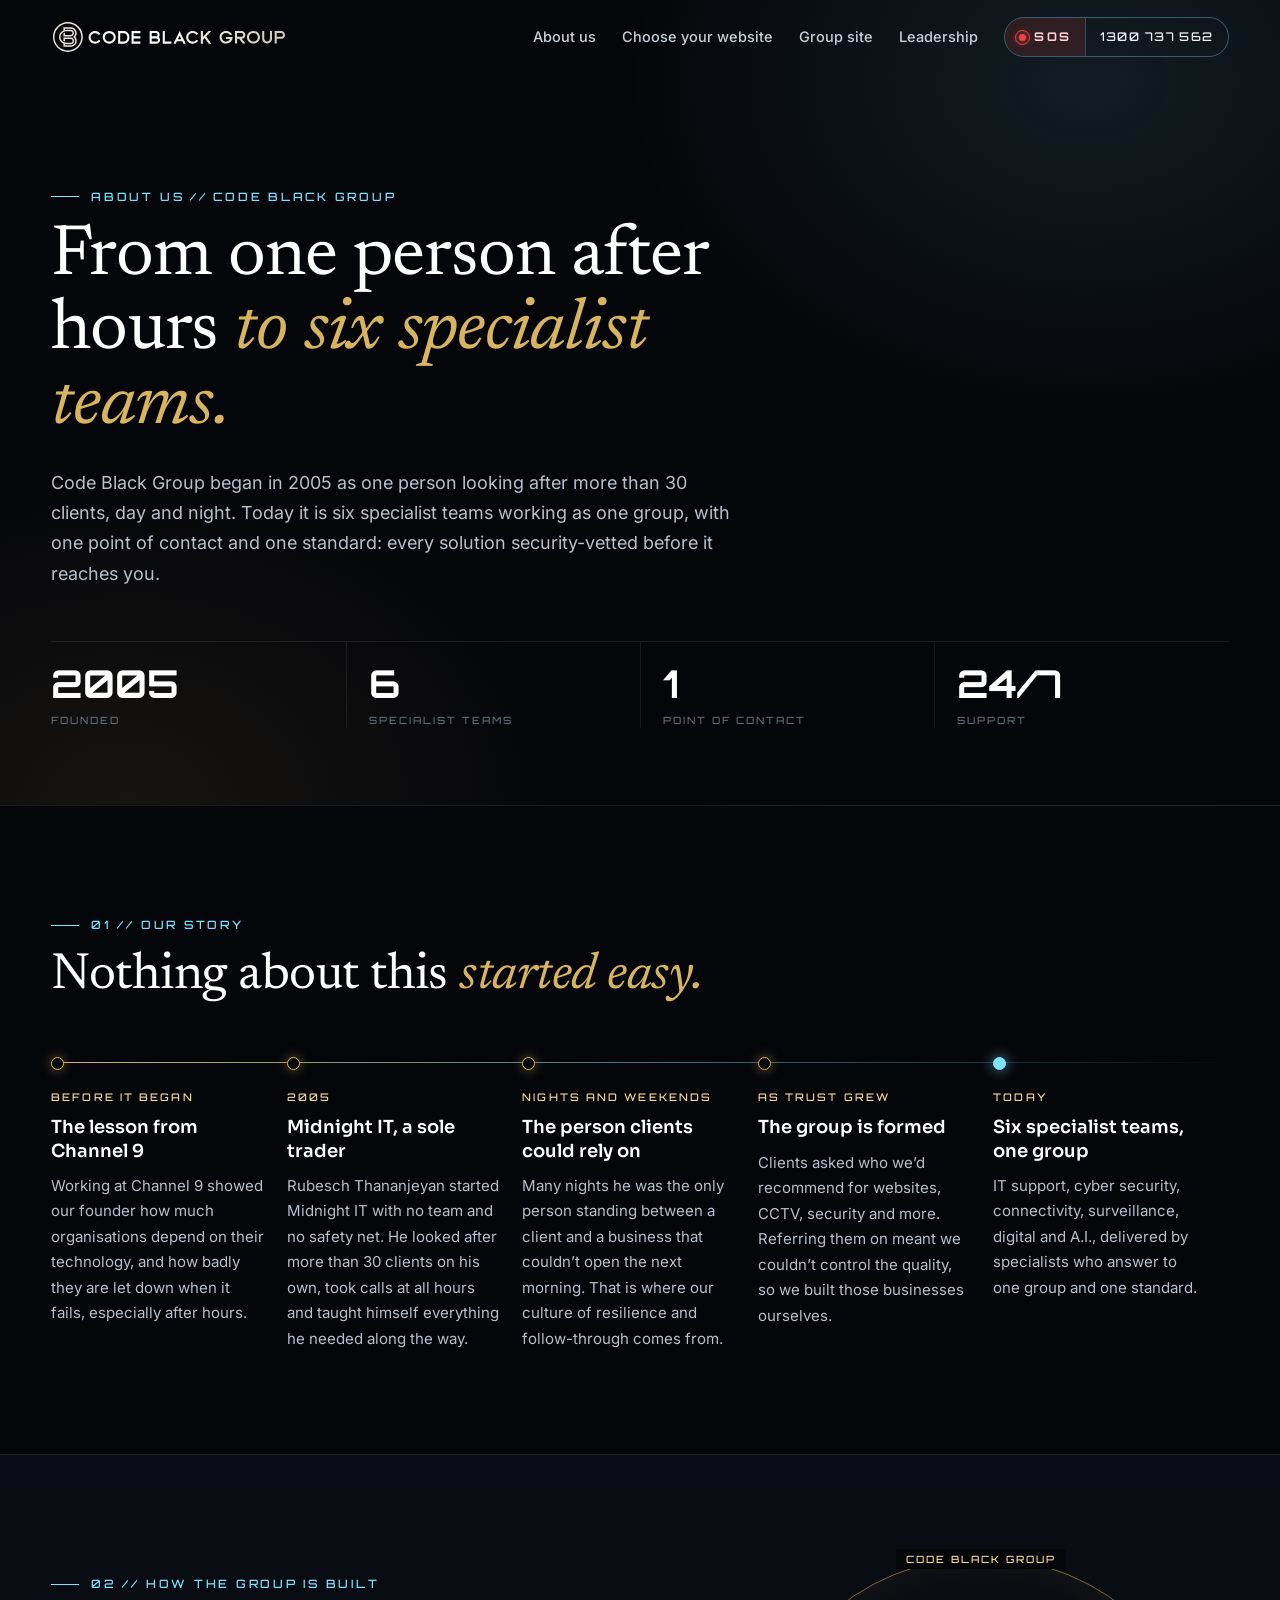
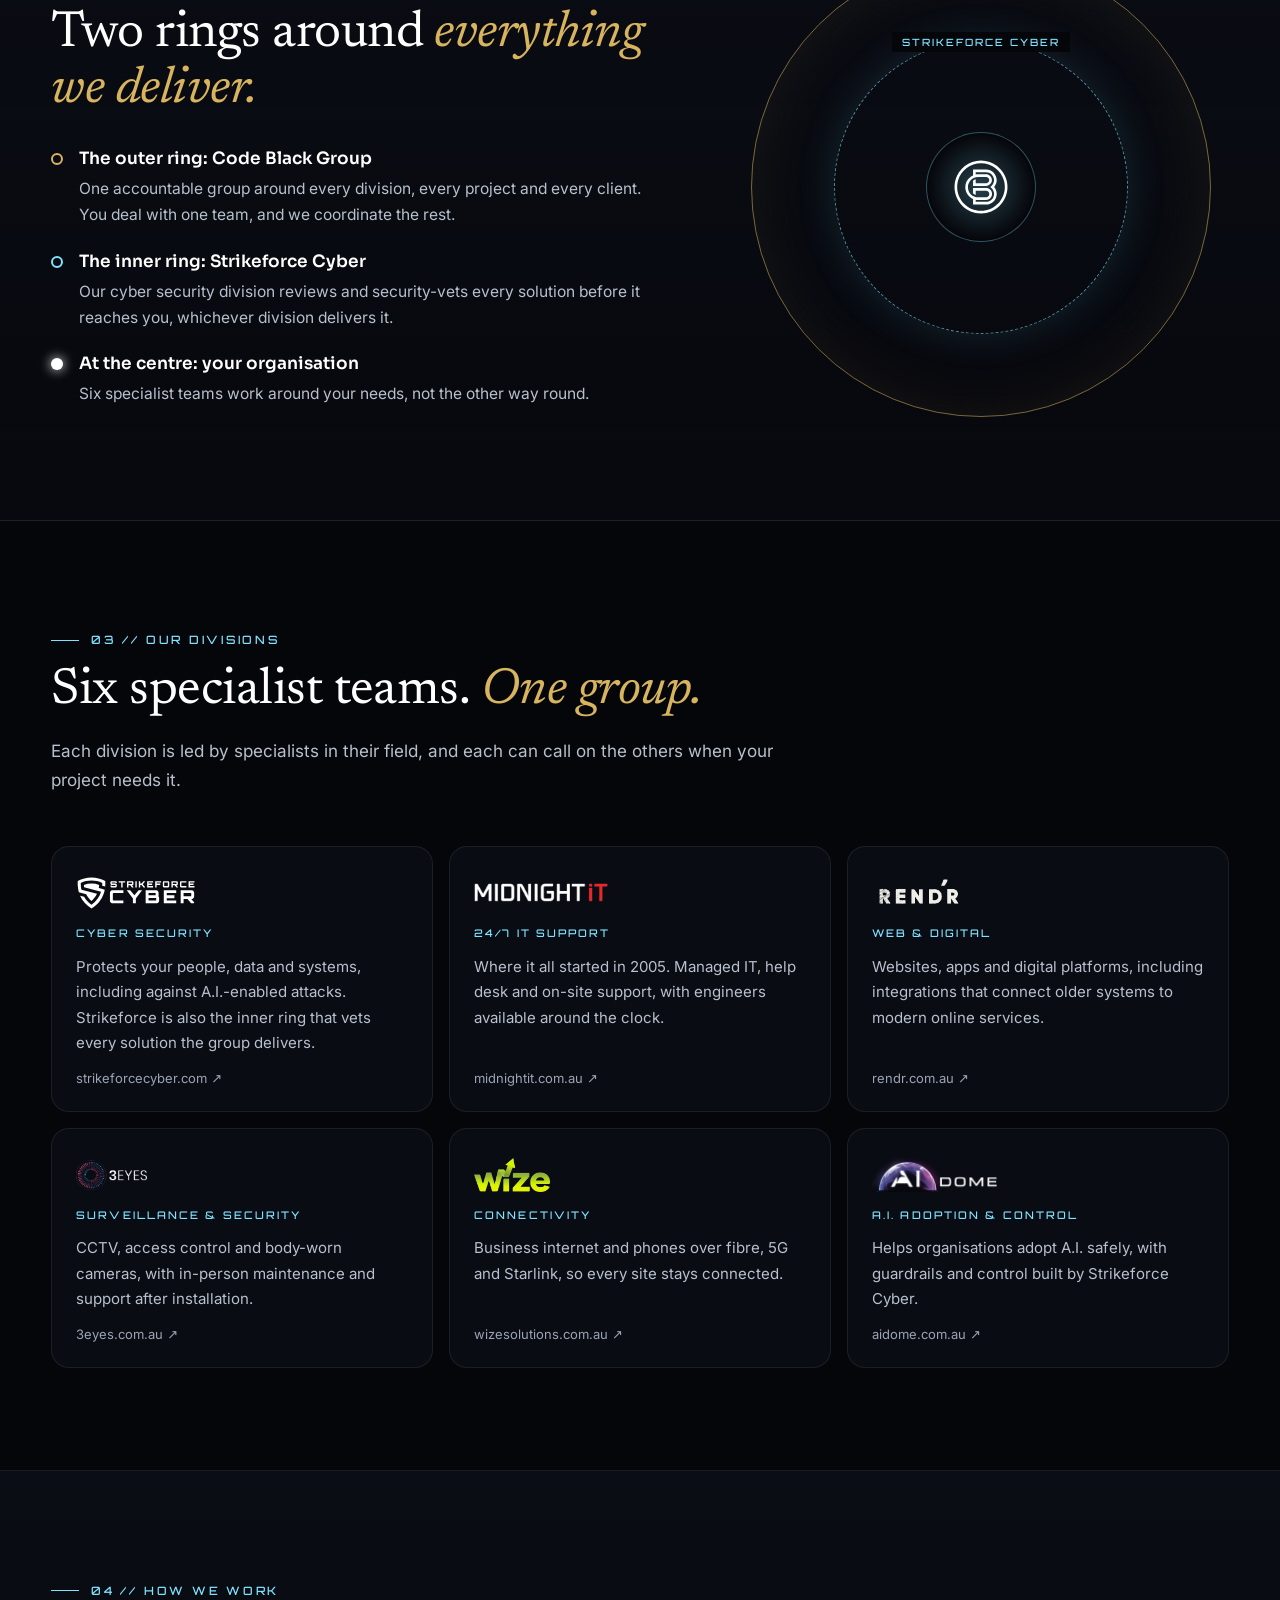
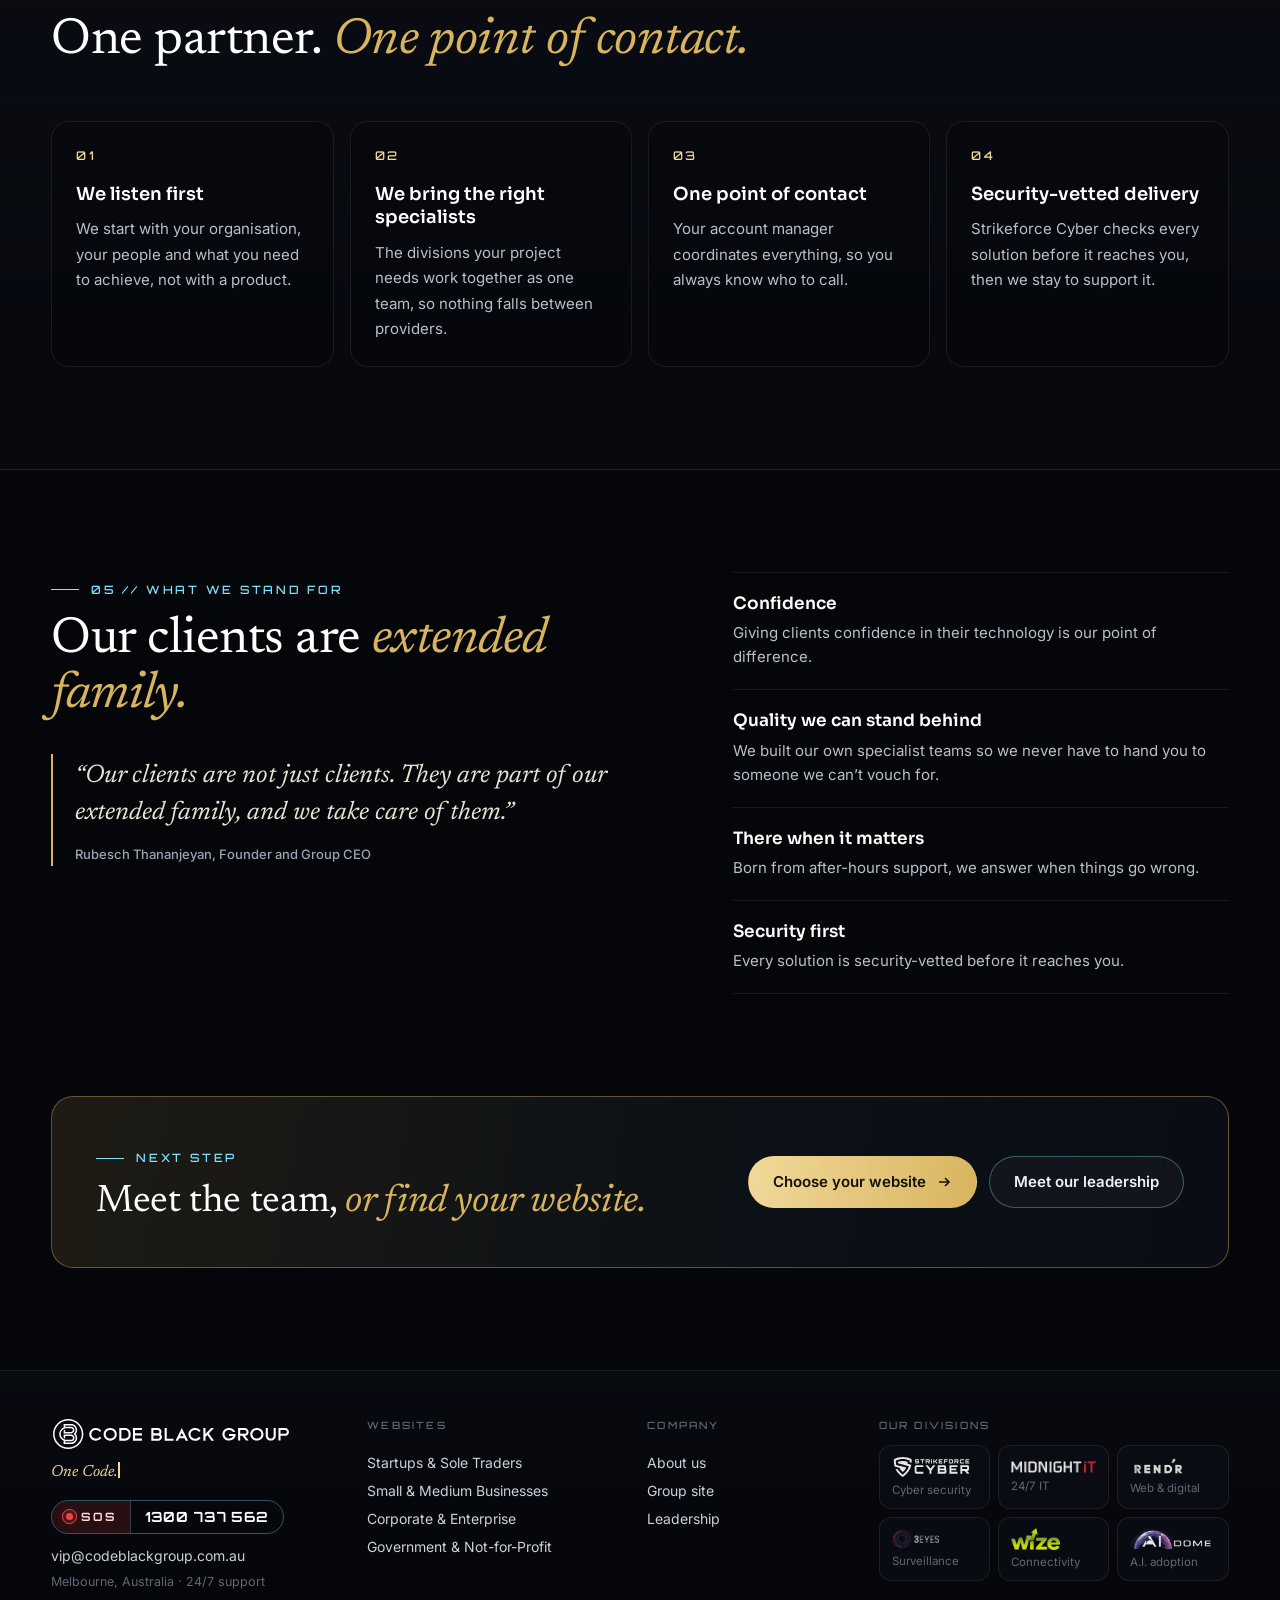
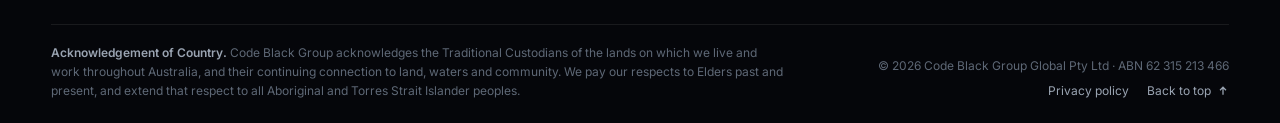
==== about/index.html @ a8a2b6d5 "Mobile: prominent centred 'Tap for sound' when the story plays muted Co-Authored-By: Claude Opus 5.5" ====
<!doctype html>
<html lang="en-AU">
<head>
<meta charset="utf-8">
<meta name="viewport" content="width=device-width, initial-scale=1">
<!-- security:start -->
<meta http-equiv="Content-Security-Policy" content="default-src 'self'; script-src 'self'; style-src 'self' 'unsafe-inline'; font-src 'self' data:; img-src 'self' data: https://codeblackgroup.com.au; media-src 'self'; connect-src 'self' https://golden-shield.onrender.com; worker-src 'self' blob:; frame-src 'none'; object-src 'none'; base-uri 'self'; form-action 'self'; upgrade-insecure-requests">
<meta name="referrer" content="strict-origin-when-cross-origin">
<script src="../assets/guard.js"></script>
<!-- security:end -->
<title>About us | Code Black Group</title>
<meta name="description" content="Code Black Group began in 2005 as one person supporting 30+ clients after hours. Today it is six specialist teams in one group: IT support, cyber security, connectivity, surveillance, digital and A.I.">
<meta name="robots" content="noindex">
<meta name="theme-color" content="#05060A">
<link rel="icon" href="../logos/cbg-mark-white.svg" type="image/svg+xml">
<link rel="preload" as="font" type="font/woff2" href="../assets/fonts/newsreader-latin-400-italic.woff2" crossorigin>
<style>
@font-face{font-family:Orbitron;src:url(../fonts/orbitron-500.woff2) format("woff2");font-weight:500;font-display:swap}
@font-face{font-family:Orbitron;src:url(../fonts/orbitron-700.woff2) format("woff2");font-weight:700;font-display:swap}
@font-face{font-family:Orbitron;src:url(../fonts/orbitron-900.woff2) format("woff2");font-weight:900;font-display:swap}
@font-face{font-family:Newsreader;src:url(../assets/fonts/newsreader-latin-400-italic.woff2) format("woff2");font-style:italic;font-weight:400;font-display:swap}
@font-face{font-family:Newsreader;src:url(../assets/fonts/newsreader-latin-400-normal.woff2) format("woff2");font-weight:400;font-display:swap}
@font-face{font-family:Sora;src:url(../assets/fonts/sora-latin-600-normal.woff2) format("woff2");font-weight:600;font-display:swap}
@font-face{font-family:Inter;src:url(../assets/fonts/inter-latin-400-normal.woff2) format("woff2");font-weight:400;font-display:swap}
@font-face{font-family:Inter;src:url(../assets/fonts/inter-latin-500-normal.woff2) format("woff2");font-weight:500;font-display:swap}
@font-face{font-family:Inter;src:url(../assets/fonts/inter-latin-600-normal.woff2) format("woff2");font-weight:600;font-display:swap}

:root{
  --void:#05060A;--deep:#0A0D14;--panel:rgba(14,18,28,.55);
  --ink:#EEF2F7;--muted:#9AA4B2;--dim:#5E6876;
  --gold:#D8B45F;--gold-hi:#F1D99A;--syn:#7FE3FF;--violet:#A78BFA;
  --line:rgba(127,227,255,.14);--line2:rgba(255,255,255,.08);
  --hud:Orbitron,"Inter",system-ui,sans-serif;--serif:Newsreader,Georgia,serif;--sans:Inter,system-ui,-apple-system,"Segoe UI",sans-serif;
  --gut:clamp(16px,4vw,56px);--max:1280px;
}
*{box-sizing:border-box}
html{scroll-behavior:smooth;-webkit-text-size-adjust:100%}
html,body{overflow-x:clip}
body{margin:0;background:var(--void);color:var(--ink);font:400 16px/1.6 var(--sans);-webkit-font-smoothing:antialiased}
a{color:inherit}
img,svg,canvas{display:block}
.wrap{width:100%;max-width:var(--max);margin:0 auto;padding:0 var(--gut)}
.skip{position:absolute;left:-9999px}.skip:focus{left:16px;top:16px;z-index:100;background:#fff;color:#000;padding:10px 14px;border-radius:8px}
.hudt{font-family:var(--hud);font-weight:500;font-size:11.5px;letter-spacing:.24em;text-transform:uppercase}
:focus-visible{outline:2px solid var(--syn);outline-offset:3px}

/* ---------- header ---------- */
header.top{position:fixed;inset:0 0 auto 0;z-index:40;transition:background .4s ease,border-color .4s ease;border-bottom:1px solid transparent}
header.top.solid{background:rgba(5,6,10,.78);backdrop-filter:blur(14px);-webkit-backdrop-filter:blur(14px);border-color:var(--line2)}
header.top .wrap{display:flex;align-items:center;justify-content:space-between;gap:20px;height:74px}
.logo{display:block;width:176px;height:26px;background:linear-gradient(100deg,#E9E3D3,#fff 40%,#CFC7B4);-webkit-mask:url("../logos/cbg-header-lockup-white.svg") left center/contain no-repeat;mask:url("../logos/cbg-header-lockup-white.svg") left center/contain no-repeat}
header nav{display:flex;align-items:center;gap:26px;font-size:14.5px;font-weight:500}
header nav a{text-decoration:none;color:#C8D0DA}
header nav a:hover{color:#fff}
header nav .call{color:var(--ink);border:1px solid rgba(127,227,255,.35);padding:9px 14px;border-radius:999px;font-family:var(--hud);font-size:12px;letter-spacing:.12em;white-space:nowrap}
@media (max-width:360px){header nav .call{padding:8px 11px;font-size:11px;letter-spacing:.06em}}
header nav .call:hover{border-color:var(--syn);box-shadow:0 0 18px rgba(127,227,255,.25)}
@media (max-width:760px){header nav>a{display:none}.logo{width:150px}}

/* ---------- hero ---------- */
.hero{position:relative;min-height:100vh;min-height:100svh;display:flex;align-items:center;overflow:hidden;isolation:isolate;padding:110px 0 120px}
#field{position:absolute;inset:0;width:100%;height:100%;z-index:-2}
#paths{scroll-margin-top:84px}
.cue-l{position:absolute;left:50%;bottom:28px;transform:translateX(-50%);display:block;width:40px;height:52px}
.cue-l .cue{position:static;margin:0 auto;transform:none;height:44px;width:2px}
.hero .lead b{color:#E9EEF5;font-weight:600}

.ai-v{position:absolute;z-index:3;width:0;display:flex;flex-direction:column;align-items:center;pointer-events:none}
.ai-btn{pointer-events:auto;display:inline-flex;align-items:center;gap:10px;height:42px;padding:0 16px 0 6px;border-radius:999px;border:1px solid rgba(127,227,255,.45);background:rgba(5,8,14,.62);backdrop-filter:blur(8px);-webkit-backdrop-filter:blur(8px);color:#E8F7FF;font-family:var(--hud);font-size:11.5px;letter-spacing:.16em;text-transform:uppercase;cursor:pointer;white-space:nowrap;box-shadow:0 0 0 0 rgba(127,227,255,.35);animation:aiping 2.8s ease-out infinite}
.ai-btn:hover{border-color:rgba(127,227,255,.85)}
.ai-btn .eq{width:30px;height:30px;border-radius:50%;display:flex;align-items:center;justify-content:center;gap:2px;background:linear-gradient(135deg,#7FE3FF,#A78BFA)}
.ai-btn .eq i{display:block;width:3px;height:8px;border-radius:2px;background:#05060A;animation:eqb 1s ease-in-out infinite}
.ai-btn .eq i:nth-child(2){animation-delay:-.3s}.ai-btn .eq i:nth-child(3){animation-delay:-.6s}.ai-btn .eq i:nth-child(4){animation-delay:-.15s}
.ai-v.on .ai-btn{animation:none;border-color:rgba(241,217,154,.7)}
.ai-v.on .ai-btn .eq{background:linear-gradient(135deg,#F1D99A,#D8B45F)}
@keyframes eqb{0%,100%{height:5px}50%{height:15px}}
@keyframes aiping{0%{box-shadow:0 0 0 0 rgba(127,227,255,.35)}70%{box-shadow:0 0 0 14px rgba(127,227,255,0)}100%{box-shadow:0 0 0 0 rgba(127,227,255,0)}}
.ai-cap{position:fixed;left:50%;bottom:calc(22px + env(safe-area-inset-bottom,0px));z-index:60;transform:translate(-50%,8px);width:min(600px,calc(100vw - 32px));pointer-events:none;padding:12px 18px 14px;border-radius:14px;border:1px solid rgba(127,227,255,.25);background:rgba(5,8,14,.72);backdrop-filter:blur(10px);-webkit-backdrop-filter:blur(10px);text-align:left;opacity:0;transform:translateY(6px);transition:opacity .4s,transform .4s}
.ai-v.on .ai-cap{opacity:1;transform:translate(-50%,0)}
.ai-cap .lbl{display:flex;align-items:center;gap:8px;font-family:var(--hud);font-size:10px;letter-spacing:.22em;color:#7FE3FF;margin-bottom:6px}
.ai-cap .lbl i{width:6px;height:6px;border-radius:50%;background:#7FE3FF;box-shadow:0 0 10px #7FE3FF;animation:recdot 1.2s ease-in-out infinite}
.ai-cap p{margin:0;font-size:15.5px;line-height:1.5;color:#E9EEF5;min-height:3em}
.ai-cap p .cur{display:inline-block;width:7px;height:1em;margin-left:2px;vertical-align:-2px;background:#7FE3FF;animation:blink .9s steps(2) infinite}
@keyframes blink{50%{opacity:0}}
@media (max-width:860px){.ai-btn{height:38px;font-size:10.5px}.ai-cap p{font-size:14.5px}}
@media (prefers-reduced-motion:reduce){.ai-btn,.ai-btn .eq i{animation:none}}

.hero::before{content:"";position:absolute;inset:0;z-index:-1;pointer-events:none;
  background:radial-gradient(60% 70% at 15% 50%,rgba(5,6,10,.85),transparent 70%),linear-gradient(180deg,rgba(5,6,10,.3),transparent 25%,transparent 70%,var(--void))}
.hero::after{content:"";position:absolute;inset:0;z-index:-1;pointer-events:none;opacity:.5;
  background:repeating-linear-gradient(0deg,rgba(255,255,255,.025) 0 1px,transparent 1px 3px)}
.scan{position:absolute;left:0;right:0;height:160px;top:-160px;z-index:-1;pointer-events:none;background:linear-gradient(180deg,transparent,rgba(127,227,255,.07) 70%,rgba(127,227,255,.22) 99%,transparent);animation:scan 7s cubic-bezier(.4,0,.6,1) infinite}
@keyframes scan{0%{top:-160px}70%,100%{top:100%}}
.frame{position:absolute;inset:92px var(--gut) 34px;pointer-events:none;z-index:0}
.frame i{position:absolute;width:26px;height:26px;border:1px solid rgba(127,227,255,.5)}
.frame i:nth-child(1){left:0;top:0;border-right:0;border-bottom:0}.frame i:nth-child(2){right:0;top:0;border-left:0;border-bottom:0}
.frame i:nth-child(3){left:0;bottom:0;border-right:0;border-top:0}.frame i:nth-child(4){right:0;bottom:0;border-left:0;border-top:0}
.frame .coord{position:absolute;left:38px;top:-4px;color:var(--dim)}
.frame .coord2{position:absolute;right:38px;top:-4px;color:var(--dim)}
.h-in{position:relative;z-index:1;max-width:760px}
.kick{display:inline-flex;align-items:center;gap:12px;color:var(--syn);margin-bottom:26px}
.kick b{width:8px;height:8px;border-radius:50%;background:var(--syn);box-shadow:0 0 12px var(--syn);animation:blink 1.6s steps(2) infinite}
@keyframes blink{50%{opacity:.25}}
h1{margin:0;font-weight:400}
h1 .l1{display:block;font-family:var(--hud);font-weight:700;font-size:clamp(28px,4.6vw,64px);line-height:1.08;letter-spacing:.02em;text-transform:uppercase;
  background:linear-gradient(100deg,#fff 0%,#DDEBF7 40%,var(--syn) 100%);-webkit-background-clip:text;background-clip:text;color:transparent;text-shadow:0 0 40px rgba(127,227,255,.15)}
h1 .l2{display:block;margin-top:14px;font-family:var(--serif);font-style:italic;font-size:clamp(34px,5.4vw,76px);line-height:1.05;letter-spacing:-.01em;
  background:linear-gradient(100deg,var(--gold-hi),var(--gold) 55%,#B9893A);-webkit-background-clip:text;background-clip:text;color:transparent;padding-right:.08em}
.lead{margin:26px 0 0;max-width:56ch;color:#C2CAD5;font-size:clamp(16px,1.35vw,19px);line-height:1.65}
.acts{display:flex;flex-wrap:wrap;align-items:center;gap:14px 18px;margin-top:34px}
.btn{position:relative;display:inline-flex;align-items:center;gap:10px;height:52px;padding:0 24px;border-radius:999px;text-decoration:none;font-weight:600;font-size:15px;border:1px solid rgba(255,255,255,.2);color:var(--ink);transition:transform .3s ease,box-shadow .3s ease,border-color .3s ease}
.btn:hover{transform:translateY(-2px);border-color:rgba(127,227,255,.6);box-shadow:0 10px 40px -10px rgba(127,227,255,.35)}
.btn.gold{background:linear-gradient(100deg,var(--gold-hi),var(--gold));color:#141008;border-color:transparent}
.btn.gold:hover{box-shadow:0 14px 44px -12px rgba(216,180,95,.65)}
.readout{position:absolute;left:0;right:0;bottom:36px;z-index:1}
.readout .wrap{display:grid;grid-template-columns:repeat(4,minmax(0,1fr));gap:0}
.ro{padding:14px 18px 2px;border-left:1px solid var(--line)}
.ro b{display:block;font-family:var(--hud);font-weight:700;font-size:20px;letter-spacing:.06em;color:var(--ink)}
.ro span{display:block;margin-top:4px;color:var(--muted);font-size:12.5px;line-height:1.4}
.ro b em{font-style:normal;color:var(--syn)}
.cue{position:absolute;left:50%;bottom:-2px;transform:translateX(-50%);width:1px;height:28px;background:linear-gradient(var(--syn),transparent);animation:cue 2s ease-in-out infinite}
@keyframes cue{0%,100%{opacity:.2;transform:translate(-50%,-6px)}50%{opacity:1;transform:translate(-50%,0)}}
@media (max-width:860px){
  .hero{align-items:stretch;flex-direction:column;padding-top:330px;padding-bottom:110px}
  .readout{position:relative;left:auto;right:auto;bottom:auto;margin-top:48px;width:100%}
  .hero::before{background:linear-gradient(180deg,transparent 0,transparent 290px,rgba(5,6,10,.55) 340px,rgba(5,6,10,.65) 60%,var(--void))}
  .readout .wrap{grid-template-columns:repeat(2,minmax(0,1fr));row-gap:10px}
  .ro b{font-size:17px}.ro{padding:10px 12px 0}
  .frame{display:none}
}

/* ---------- sections ---------- */
.sec{position:relative;padding:clamp(64px,7.5vw,108px) 0}
.sec-h{display:grid;grid-template-columns:minmax(0,1fr) minmax(0,.9fr);gap:28px 64px;align-items:end;margin-bottom:48px}
.sec-h .hudt{display:inline-flex;gap:12px;align-items:center;color:var(--syn)}
.sec-h .hudt::before{content:"";width:28px;height:1px;background:var(--syn)}
h2{margin:18px 0 0;font-family:var(--serif);font-weight:400;font-size:clamp(34px,4.4vw,60px);line-height:1.06;letter-spacing:-.015em}
h2 em{font-style:italic;color:var(--gold)}
.sec-h p{margin:0;color:var(--muted);font-size:17px;max-width:52ch}
@media (max-width:860px){.sec-h{grid-template-columns:1fr}}

/* ---------- paths ---------- */
@keyframes up{to{opacity:1;translate:0 0}}
@keyframes rec{0%,100%{opacity:1}50%{opacity:.35}}
@keyframes recdot{0%,100%{opacity:1;box-shadow:0 0 12px rgba(255,59,48,.95)}50%{opacity:.15;box-shadow:0 0 0 rgba(255,59,48,0)}}
.paths{display:grid;grid-template-columns:repeat(4,minmax(0,1fr));gap:16px}
.door{--tint:216,180,95;position:relative;display:block;aspect-ratio:3/4;border-radius:20px;overflow:hidden;isolation:isolate;text-decoration:none;color:#fff;border:1px solid rgba(255,255,255,.08);box-shadow:0 24px 60px -34px rgba(0,0,0,.9);transition:transform .5s cubic-bezier(.2,.8,.2,1),border-color .4s ease,box-shadow .5s ease;opacity:0;translate:0 24px;animation:up .9s cubic-bezier(.2,.8,.2,1) forwards}
.door:nth-child(2){animation-delay:.08s}.door:nth-child(3){animation-delay:.16s}.door:nth-child(4){animation-delay:.24s}
.door.t-start{--tint:238,150,140}.door.t-smb{--tint:120,210,240}.door.t-corp{--tint:222,186,104}.door.t-gov{--tint:110,207,190}
.door img{position:absolute;inset:0;width:100%;height:100%;object-fit:cover;object-position:50% 22%;z-index:-2;filter:saturate(.85) brightness(.88);transition:transform 1.2s cubic-bezier(.2,.8,.2,1),filter .6s ease}
.door::before{content:"";position:absolute;inset:0;z-index:-1;background:linear-gradient(180deg,rgba(5,6,10,.15) 0,rgba(5,6,10,0) 22%,rgba(5,6,10,.5) 52%,rgba(5,6,10,.94) 100%)}
.door::after{content:"";position:absolute;left:0;right:0;top:0;height:3px;background:rgb(var(--tint));transform:scaleX(.2);transform-origin:left;transition:transform .6s cubic-bezier(.2,.8,.2,1)}
.door .num{position:absolute;left:20px;top:20px;font-size:12px;letter-spacing:.22em;color:rgb(var(--tint));text-shadow:0 1px 8px rgba(0,0,0,.6)}
.door .live{position:absolute;right:14px;top:14px;display:flex;align-items:center;gap:7px;padding:6px 10px;border-radius:999px;background:rgba(5,6,10,.55);border:1px solid rgba(52,211,153,.35);backdrop-filter:blur(6px);-webkit-backdrop-filter:blur(6px);font-size:10px;letter-spacing:.18em;color:#A7F3D0;animation:rec 2.4s ease-in-out infinite}
.door .live::before{content:"";width:7px;height:7px;border-radius:50%;background:#34D399;box-shadow:0 0 10px rgba(52,211,153,.9);animation:livedot 2.4s ease-in-out infinite}
@keyframes livedot{0%,100%{opacity:1;box-shadow:0 0 12px rgba(52,211,153,.95)}50%{opacity:.25;box-shadow:0 0 0 rgba(52,211,153,0)}}
.door:nth-child(2) .live,.door:nth-child(2) .live::before{animation-delay:-.6s}
.door:nth-child(3) .live,.door:nth-child(3) .live::before{animation-delay:-1.2s}
.door:nth-child(4) .live,.door:nth-child(4) .live::before{animation-delay:-1.8s}
.door .tx{position:absolute;left:0;right:0;bottom:0;padding:22px}
.door h3{margin:0 0 8px;font-family:Sora,var(--sans);font-weight:600;font-size:23px;line-height:1.18;letter-spacing:-.015em;color:#fff}
.door p{margin:0 0 18px;color:#CCD5DF;font-size:14.5px;line-height:1.5}
.door .cta{display:inline-flex;align-items:center;gap:10px;height:42px;padding:0 16px 0 18px;border-radius:999px;background:rgba(255,255,255,.1);border:1px solid rgba(255,255,255,.24);backdrop-filter:blur(8px);-webkit-backdrop-filter:blur(8px);font:600 14px var(--sans);color:#fff;transition:background .35s ease,color .35s ease,border-color .35s ease}
.door .cta svg{transition:transform .35s ease}
.door:hover,.door:focus-visible{border-color:rgba(var(--tint),.65);box-shadow:0 34px 80px -34px rgba(var(--tint),.55)}
.door:hover::after,.door:focus-visible::after{transform:scaleX(1)}
.door:hover img,.door:focus-visible img{transform:scale(1.06);filter:saturate(1) brightness(.98)}
.door:hover .cta,.door:focus-visible .cta{background:rgb(var(--tint));border-color:rgb(var(--tint));color:#0A0B0F}
.door:hover .cta svg,.door:focus-visible .cta svg{transform:translateX(3px)}
.door:focus-visible{outline:2px solid rgb(var(--tint));outline-offset:3px}
@media (max-width:1100px){.paths{grid-template-columns:repeat(2,minmax(0,1fr))}.door{aspect-ratio:4/3.6}}
@media (max-width:600px){.paths{grid-template-columns:1fr;gap:14px}.door{aspect-ratio:4/3.3}.door h3{font-size:21px}.door p{margin-bottom:14px;font-size:14px}.door .tx{padding:18px}.door .cta{height:38px;font-size:13.5px}}


/* ---------- evolution timeline ---------- */
.evo{position:relative;display:grid;grid-template-columns:repeat(6,minmax(0,1fr));gap:0;margin-top:8px}
.evo::before{content:"";position:absolute;left:0;right:0;top:27px;height:1px;background:linear-gradient(90deg,rgba(216,180,95,.6),rgba(127,227,255,.6) 70%,rgba(167,139,250,.9))}
.evo::after{content:"";position:absolute;left:0;top:26px;width:90px;height:3px;border-radius:3px;background:linear-gradient(90deg,transparent,var(--syn));filter:drop-shadow(0 0 8px var(--syn));animation:travel 6s linear infinite}
@keyframes travel{from{left:0}to{left:calc(100% - 90px)}}
.ev{position:relative;padding:0 18px 0 0}
.ev .dot{position:relative;z-index:1;width:56px;height:56px;border-radius:50%;display:grid;place-items:center;background:var(--void);border:1px solid rgba(216,180,95,.55);font-family:var(--hud);font-size:11px;font-weight:700;letter-spacing:.06em;color:var(--gold-hi)}
.ev.now .dot{border-color:var(--syn);color:var(--syn);box-shadow:0 0 24px rgba(127,227,255,.35)}
.ev.next .dot{border:1px dashed var(--violet);color:#CDBEFF;box-shadow:0 0 30px rgba(167,139,250,.35);animation:breathe2 3s ease-in-out infinite}
@keyframes breathe2{50%{box-shadow:0 0 44px rgba(167,139,250,.6)}}
.ev .when{display:block;margin:18px 0 6px;color:var(--muted)}
.ev.now .when{color:var(--syn)}.ev.next .when{color:#CDBEFF}
.ev h3{margin:0 0 8px;font-family:var(--serif);font-weight:400;font-size:22px;line-height:1.2}
.ev p{margin:0;color:#AEB7C3;font-size:14.5px;line-height:1.55}
.ev .who{display:block;margin-top:10px;color:var(--gold);font-size:13px}
.ev.now .who{color:var(--syn)}.ev.next .who{color:#CDBEFF}
@media (max-width:1000px){
  .evo{grid-template-columns:1fr;gap:0}
  .evo::before{left:27px;right:auto;top:0;bottom:0;width:1px;height:auto;background:linear-gradient(180deg,rgba(216,180,95,.6),rgba(127,227,255,.6) 70%,rgba(167,139,250,.9))}
  .evo::after{display:none}
  .ev{display:grid;grid-template-columns:56px 1fr;column-gap:18px;padding:0 0 26px}
  .ev .dot{grid-row:1/5}.ev .when{margin-top:4px}
}

/* ---------- constellation ---------- */
.cst{display:grid;grid-template-columns:minmax(0,.85fr) minmax(0,1.15fr);gap:clamp(32px,5vw,80px);align-items:center}
.cst-copy p{color:#B7C0CC;font-size:17px;max-width:46ch}
.rings{list-style:none;margin:28px 0 0;padding:0;display:grid;gap:14px}
.rings li{display:grid;grid-template-columns:44px 1fr;gap:14px;align-items:start;padding:16px 0;border-top:1px solid var(--line2)}
.rings .ic{width:44px;height:44px;border-radius:50%;display:grid;place-items:center;border:1px solid rgba(216,180,95,.45)}
.rings .ic.s{border-color:rgba(127,227,255,.55)}
.rings b{display:block;font-size:16px}
.rings span{display:block;color:var(--muted);font-size:14.5px;margin-top:2px}
.orb{position:relative;width:100%;max-width:640px;aspect-ratio:1;margin:0 auto}
.orb svg.lines{position:absolute;inset:0;width:100%;height:100%;overflow:visible}
.orb .ring-o{fill:none;stroke:rgba(216,180,95,.35);stroke-width:1}
.orb .ring-s{fill:none;stroke:rgba(127,227,255,.55);stroke-width:1.2;stroke-dasharray:3 7;transform-origin:50% 50%;animation:spin 40s linear infinite}
.orb .ring-s2{fill:none;stroke:rgba(127,227,255,.18);stroke-width:10}
.orb .ln{stroke:rgba(127,227,255,.22);stroke-width:1}
.orb .pulse{stroke:var(--syn);stroke-width:2;stroke-linecap:round;stroke-dasharray:6 400;animation:flow 3.2s linear infinite}
@keyframes flow{from{stroke-dashoffset:406}to{stroke-dashoffset:0}}
@keyframes spin{to{transform:rotate(360deg)}}
.orb .ring-lbl{font-family:var(--hud);font-size:9.5px;letter-spacing:3px;fill:rgba(127,227,255,.8)}
.orb .ring-lbl2{font-family:var(--hud);font-size:9.5px;letter-spacing:3px;fill:rgba(216,180,95,.75)}
.core{position:absolute;left:50%;top:50%;width:26%;aspect-ratio:1;transform:translate(-50%,-50%);border-radius:50%;display:grid;place-items:center;
  background:radial-gradient(circle at 50% 40%,rgba(127,227,255,.22),rgba(10,13,20,.95) 62%);box-shadow:0 0 0 1px rgba(127,227,255,.35),0 0 60px rgba(127,227,255,.25),inset 0 0 40px rgba(127,227,255,.15)}
.core::after{content:"";position:absolute;inset:-14%;border-radius:50%;border:1px solid rgba(127,227,255,.25);animation:breathe 3.6s ease-in-out infinite}
@keyframes breathe{0%,100%{transform:scale(.92);opacity:.2}50%{transform:scale(1.05);opacity:.8}}
.core img{width:46%;height:auto;filter:drop-shadow(0 0 12px rgba(255,255,255,.35))}
.node{position:absolute;transform:translate(-50%,-50%);display:flex;flex-direction:column;align-items:center;gap:8px;text-decoration:none;color:var(--ink);width:150px}
.node .chip{display:grid;place-items:center;height:56px;min-width:56px;padding:0 16px;border-radius:999px;background:rgba(10,13,20,.88);border:1px solid rgba(216,180,95,.35);box-shadow:0 10px 30px -10px rgba(0,0,0,.8);transition:border-color .3s ease,box-shadow .3s ease,transform .3s ease}
.node.sf .chip{border-color:rgba(127,227,255,.6)}
.node:hover .chip,.node:focus-visible .chip{border-color:var(--syn);box-shadow:0 0 30px rgba(127,227,255,.35);transform:translateY(-2px)}
.node img{height:24px;width:auto;max-width:118px;object-fit:contain}
.node img.tall{height:30px}
.node small{font-size:12px;color:var(--muted);text-align:center;line-height:1.3}
@media (max-width:980px){.cst{grid-template-columns:1fr}.orb{max-width:560px}}
@media (max-width:560px){.orb{max-width:min(320px,82vw)}.node{width:96px}.node .chip{height:42px;padding:0 10px}.node img{height:17px;max-width:82px}.node img.tall{height:22px}.node small{display:none}.orb .ring-lbl,.orb .ring-lbl2{font-size:12px}}

/* ---------- intelligence band ---------- */
.band{display:grid;grid-template-columns:repeat(3,minmax(0,1fr));gap:18px}
.card{position:relative;padding:30px 26px 26px;border-radius:18px;background:var(--panel);border:1px solid var(--line);overflow:hidden}
.card::before{content:"";position:absolute;left:0;top:0;width:100%;height:1px;background:linear-gradient(90deg,transparent,var(--syn),transparent);opacity:.6}
.card .n{color:var(--syn)}
.card h3{margin:14px 0 10px;font-family:var(--serif);font-weight:400;font-size:26px;line-height:1.15}
.card p{margin:0;color:#AEB7C3;font-size:15px}
.card .by{display:block;margin-top:16px;color:var(--gold);font-size:13.5px}
@media (max-width:900px){.band{grid-template-columns:1fr}}

/* ---------- help + footer ---------- */
.help{display:flex;flex-wrap:wrap;align-items:center;justify-content:space-between;gap:20px 32px;padding:30px 34px;border-radius:20px;border:1px solid rgba(216,180,95,.3);background:linear-gradient(100deg,rgba(216,180,95,.08),rgba(127,227,255,.05))}
.help p{margin:0;font-family:var(--serif);font-size:clamp(22px,2.4vw,30px);line-height:1.25}
.help p i{color:var(--gold)}
.help .acts{margin:0}
footer{padding:64px 0 40px;border-top:1px solid var(--line2);margin-top:clamp(40px,5vw,72px)}
.f-top{display:grid;grid-template-columns:minmax(0,1fr) minmax(0,1.6fr);gap:40px;align-items:start}
.f-logo{width:250px;height:auto}
.f-top em{display:block;margin-top:16px;font-family:var(--serif);font-size:20px;color:var(--gold)}
.f-top .hudt{color:var(--dim);display:block;margin-bottom:16px}
.divs{display:grid;grid-template-columns:repeat(3,minmax(0,1fr));gap:10px}
.divs a{display:flex;flex-direction:column;align-items:center;justify-content:flex-start;gap:12px;min-height:118px;padding:18px 14px 16px;text-align:center;text-decoration:none;border-radius:14px;border:1px solid var(--line2);background:rgba(255,255,255,.02);transition:border-color .3s ease,background .3s ease}
.divs a:hover{border-color:rgba(127,227,255,.45);background:rgba(127,227,255,.04)}
.divs img{max-height:26px;max-width:70%;width:auto;opacity:.92;transition:opacity .3s}
.divs img.tall{max-height:34px}
.divs a:hover img{opacity:1}
.divs .lg{height:40px;display:flex;align-items:center;justify-content:center;width:100%}
.divs a span{font-size:13px;line-height:1.45;color:#AEB7C3}
.divs a:hover span{color:#E8EEF5}
.divs img.mit{max-height:20px}.divs img.eyes{max-height:40px}
.node img.eyes{height:36px}
.f-bot{display:flex;flex-wrap:wrap;justify-content:space-between;gap:12px;margin-top:44px;color:var(--dim);font-size:13px}
.f-bot a{color:var(--muted);text-decoration:none}
@media (max-width:800px){.f-top{grid-template-columns:1fr}.divs{grid-template-columns:repeat(2,minmax(0,1fr))}}

/* ---------- opening logo reveal (once per visit) ---------- */
#intro{position:fixed;inset:0;z-index:300;background:#000;display:flex;align-items:center;justify-content:center;flex-direction:column;gap:20px;cursor:pointer;transition:opacity .7s ease}
#intro[hidden]{display:none}
#intro.out{opacity:0;pointer-events:none}
#intro video{position:absolute;inset:0;width:100%;height:100%;object-fit:cover;background:#000}
@media (orientation:portrait){#intro video{object-fit:contain}}
#intro .fb{display:none;flex-direction:column;align-items:center;gap:18px;text-align:center}
#intro.fallback video{display:none}
#intro.fallback .fb{display:flex;animation:fbIn 1.4s cubic-bezier(.2,.8,.2,1) both}
#intro .fb img{width:130px;height:130px;filter:drop-shadow(0 0 24px rgba(255,255,255,.25))}
#intro .fb b{font-family:var(--hud);font-weight:500;font-size:clamp(20px,3vw,30px);letter-spacing:.18em;color:#fff}
#intro .fb em{font-family:var(--serif);font-size:18px;color:var(--gold)}
@keyframes fbIn{from{opacity:0;transform:scale(.94);filter:blur(6px)}to{opacity:1;transform:none;filter:none}}
#intro .skip{position:absolute;z-index:2;left:auto;top:auto;right:max(20px,env(safe-area-inset-right,0px));bottom:calc(20px + env(safe-area-inset-bottom,0px));background:rgba(0,0,0,.4);border:1px solid rgba(216,180,95,.45);color:#C8D0DA;font-family:var(--hud);font-size:11px;letter-spacing:.14em;padding:9px 14px;border-radius:999px;cursor:pointer}
#intro .skip:hover{color:#fff;border-color:var(--gold)}

/* reveal */
.rv{opacity:0;transform:translateY(22px);transition:opacity .9s cubic-bezier(.2,.8,.2,1),transform .9s cubic-bezier(.2,.8,.2,1)}
.rv.in{opacity:1;transform:none}
@media (prefers-reduced-motion:reduce){*,*::before,*::after{animation:none!important;transition:none!important}.rv,.door{opacity:1;transform:none;translate:none}}
</style>
<link rel="stylesheet" href="../assets/scam-help.css?v=6">
<link rel="stylesheet" href="../assets/home.css?v=39">
<link rel="stylesheet" href="../assets/about.css?v=1">
</head>
<body class="about">
<header class="top" id="top">
  <div class="wrap">
    <a class="logo" href="../business/" aria-label="Code Black Group, group site"></a>
    <nav aria-label="Main">
      <a href=".././" aria-current="page">About us</a>
      <a href="../#paths">Choose your website</a>
      <a href="../business/">Group site</a>
      <a href="../corporate/#leadership">Leadership</a>
      <span class="hotline"><a class="sos" href="#scam-help" data-scam-help aria-label="SOS: been scammed? Get help now with Golden Shield" title="Been scammed? Get help now"><i aria-hidden="true"></i>SOS</a><a class="call" href="tel:1300737562" aria-label="Call 1300 737 562"><svg class="ph" width="16" height="16" viewBox="0 0 24 24" aria-hidden="true"><path d="M6.6 3.5h3l1.5 4-2 1.3a11 11 0 0 0 6.1 6.1l1.3-2 4 1.5v3a2 2 0 0 1-2.2 2A16.5 16.5 0 0 1 4.6 5.7a2 2 0 0 1 2-2.2z" fill="none" stroke="currentColor" stroke-width="1.6" stroke-linejoin="round"/></svg><span class="num">1300 737 562</span></a></span>
      <button class="mnav-btn" type="button" aria-expanded="false" aria-controls="mnav" aria-label="Open menu"><i></i><i></i><i></i></button>
    </nav>
  </div>
  <nav class="mnav" id="mnav" aria-label="Menu" hidden>
    <a href=".././" aria-current="page"><span class="hudt">01</span>About us</a>
    <a href="../#paths"><span class="hudt">02</span>Choose your website</a>
    <a href="../business/"><span class="hudt">03</span>Group site</a>
    <a href="../corporate/#leadership"><span class="hudt">04</span>Leadership</a>
    <a class="m-call" href="tel:1300737562"><span class="hudt">Call</span>1300 737 562</a>
    <a class="m-sos" href="#scam-help" data-scam-help><i aria-hidden="true"></i>SOS: been scammed? Get help now</a>
  </nav>
</header>

<main class="ab">
  <section class="ab-hero">
    <div class="wrap">
      <span class="kh hudt">About us // Code Black Group</span>
      <h1>From one person after hours <em>to six specialist teams.</em></h1>
      <p class="ab-lead">Code Black Group began in 2005 as one person looking after more than 30 clients, day and night. Today it is six specialist teams working as one group, with one point of contact and one standard: every solution security-vetted before it reaches you.</p>
      <div class="ab-stats">
        <div><b>2005</b><span class="hudt">Founded</span></div>
        <div><b>6</b><span class="hudt">Specialist teams</span></div>
        <div><b>1</b><span class="hudt">Point of contact</span></div>
        <div><b>24/7</b><span class="hudt">Support</span></div>
      </div>
    </div>
  </section>

  <section class="ab-sec" id="story" aria-labelledby="story-h">
    <div class="wrap">
      <div class="ab-h rv"><span class="kh hudt">01 // Our story</span><h2 id="story-h">Nothing about this <em>started easy.</em></h2></div>
      <ol class="tl">
        <li class="rv"><span class="tl-k hudt">Before it began</span><h3>The lesson from Channel 9</h3><p>Working at Channel 9 showed our founder how much organisations depend on their technology, and how badly they are let down when it fails, especially after hours.</p></li>
        <li class="rv"><span class="tl-k hudt">2005</span><h3>Midnight IT, a sole trader</h3><p>Rubesch Thananjeyan started Midnight IT with no team and no safety net. He looked after more than 30 clients on his own, took calls at all hours and taught himself everything he needed along the way.</p></li>
        <li class="rv"><span class="tl-k hudt">Nights and weekends</span><h3>The person clients could rely on</h3><p>Many nights he was the only person standing between a client and a business that couldn&rsquo;t open the next morning. That is where our culture of resilience and follow-through comes from.</p></li>
        <li class="rv"><span class="tl-k hudt">As trust grew</span><h3>The group is formed</h3><p>Clients asked who we&rsquo;d recommend for websites, CCTV, security and more. Referring them on meant we couldn&rsquo;t control the quality, so we built those businesses ourselves.</p></li>
        <li class="rv"><span class="tl-k hudt">Today</span><h3>Six specialist teams, one group</h3><p>IT support, cyber security, connectivity, surveillance, digital and A.I., delivered by specialists who answer to one group and one standard.</p></li>
      </ol>
    </div>
  </section>

  <section class="ab-sec alt" id="structure" aria-labelledby="structure-h">
    <div class="wrap ab-2">
      <div class="rv">
        <span class="kh hudt">02 // How the group is built</span>
        <h2 id="structure-h">Two rings around <em>everything we deliver.</em></h2>
        <div class="ring-txt">
          <div><span class="dot g"></span><div><b>The outer ring: Code Black Group</b><p>One accountable group around every division, every project and every client. You deal with one team, and we coordinate the rest.</p></div></div>
          <div><span class="dot c"></span><div><b>The inner ring: Strikeforce Cyber</b><p>Our cyber security division reviews and security-vets every solution before it reaches you, whichever division delivers it.</p></div></div>
          <div><span class="dot w"></span><div><b>At the centre: your organisation</b><p>Six specialist teams work around your needs, not the other way round.</p></div></div>
        </div>
      </div>
      <div class="rings-art rv" aria-hidden="true">
        <span class="r1"><i class="hudt">Code Black Group</i></span>
        <span class="r2"><i class="hudt">Strikeforce Cyber</i></span>
        <span class="r3"><img src="../logos/cbg-mark-white.svg" alt="" width="54" height="54"></span>
      </div>
    </div>
  </section>

  <section class="ab-sec" id="divisions" aria-labelledby="div-h">
    <div class="wrap">
      <div class="ab-h rv"><span class="kh hudt">03 // Our divisions</span><h2 id="div-h">Six specialist teams. <em>One group.</em></h2><p>Each division is led by specialists in their field, and each can call on the others when your project needs it.</p></div>
      <div class="dv">
        <a class="dv-c rv" href="https://strikeforcecyber.com" target="_blank" rel="noopener"><span class="dv-l"><img src="../logos/strikeforce-cyber-white.svg" alt="Strikeforce Cyber" class="tall"></span><span class="dv-k hudt">Cyber security</span><p>Protects your people, data and systems, including against A.I.-enabled attacks. Strikeforce is also the inner ring that vets every solution the group delivers.</p><span class="dv-go">strikeforcecyber.com &#8599;</span></a>
        <a class="dv-c rv" href="https://midnightit.com.au" target="_blank" rel="noopener"><span class="dv-l"><img src="../logos/color/midnight-it.png" alt="Midnight IT" class="mit"></span><span class="dv-k hudt">24/7 IT support</span><p>Where it all started in 2005. Managed IT, help desk and on-site support, with engineers available around the clock.</p><span class="dv-go">midnightit.com.au &#8599;</span></a>
        <a class="dv-c rv" href="https://rendr.com.au" target="_blank" rel="noopener"><span class="dv-l"><img src="../assets/rendr-solid.png" alt="Rend'r" class="rd"></span><span class="dv-k hudt">Web &amp; digital</span><p>Websites, apps and digital platforms, including integrations that connect older systems to modern online services.</p><span class="dv-go">rendr.com.au &#8599;</span></a>
        <a class="dv-c rv" href="https://3eyes.com.au" target="_blank" rel="noopener"><span class="dv-l"><img src="../logos/color/3eyes.png" alt="3 Eyes Australia" class="tall eyes"></span><span class="dv-k hudt">Surveillance &amp; security</span><p>CCTV, access control and body-worn cameras, with in-person maintenance and support after installation.</p><span class="dv-go">3eyes.com.au &#8599;</span></a>
        <a class="dv-c rv" href="https://wizesolutions.com.au" target="_blank" rel="noopener"><span class="dv-l"><img src="../logos/color/wize.png" alt="Wize Solutions" class="tall"></span><span class="dv-k hudt">Connectivity</span><p>Business internet and phones over fibre, 5G and Starlink, so every site stays connected.</p><span class="dv-go">wizesolutions.com.au &#8599;</span></a>
        <a class="dv-c rv" href="https://aidome.com.au" target="_blank" rel="noopener"><span class="dv-l"><img src="../logos/aidome-logo-h.png" alt="AI Dome" class="tall"></span><span class="dv-k hudt">A.I. adoption &amp; control</span><p>Helps organisations adopt A.I. safely, with guardrails and control built by Strikeforce Cyber.</p><span class="dv-go">aidome.com.au &#8599;</span></a>
      </div>
    </div>
  </section>

  <section class="ab-sec alt" id="how" aria-labelledby="how-h">
    <div class="wrap">
      <div class="ab-h rv"><span class="kh hudt">04 // How we work</span><h2 id="how-h">One partner. <em>One point of contact.</em></h2></div>
      <div class="hw">
        <div class="rv"><span class="n hudt">01</span><h3>We listen first</h3><p>We start with your organisation, your people and what you need to achieve, not with a product.</p></div>
        <div class="rv"><span class="n hudt">02</span><h3>We bring the right specialists</h3><p>The divisions your project needs work together as one team, so nothing falls between providers.</p></div>
        <div class="rv"><span class="n hudt">03</span><h3>One point of contact</h3><p>Your account manager coordinates everything, so you always know who to call.</p></div>
        <div class="rv"><span class="n hudt">04</span><h3>Security-vetted delivery</h3><p>Strikeforce Cyber checks every solution before it reaches you, then we stay to support it.</p></div>
      </div>
    </div>
  </section>

  <section class="ab-sec" id="values" aria-labelledby="val-h">
    <div class="wrap ab-2 val">
      <div class="rv">
        <span class="kh hudt">05 // What we stand for</span>
        <h2 id="val-h">Our clients are <em>extended family.</em></h2>
        <blockquote>&ldquo;Our clients are not just clients. They are part of our extended family, and we take care of them.&rdquo;<cite>Rubesch Thananjeyan, Founder and Group CEO</cite></blockquote>
      </div>
      <ul class="vl rv">
        <li><b>Confidence</b><span>Giving clients confidence in their technology is our point of difference.</span></li>
        <li><b>Quality we can stand behind</b><span>We built our own specialist teams so we never have to hand you to someone we can&rsquo;t vouch for.</span></li>
        <li><b>There when it matters</b><span>Born from after-hours support, we answer when things go wrong.</span></li>
        <li><b>Security first</b><span>Every solution is security-vetted before it reaches you.</span></li>
      </ul>
    </div>
  </section>

  <section class="ab-cta" aria-labelledby="cta-h">
    <div class="wrap">
      <div class="cta-box rv">
        <div><span class="kh hudt">Next step</span><h2 id="cta-h">Meet the team, <em>or find your website.</em></h2></div>
        <div class="cta-acts">
          <a class="btn gold" href="../#paths">Choose your website <svg width="16" height="16" viewBox="0 0 16 16" aria-hidden="true"><path d="M3 8h10M9 4l4 4-4 4" fill="none" stroke="currentColor" stroke-width="1.6"/></svg></a>
          <a class="btn ghost" href="../corporate/#leadership">Meet our leadership</a>
        </div>
      </div>
    </div>
  </section>
</main>


<footer class="ft ft2">
  <div class="wrap">
    <div class="f2-top">
      <div class="f2-brand">
        <img class="ft-logo f2-logo" src="../logos/cbg-header-lockup-white.svg" alt="Code Black Group" width="240" height="34" loading="lazy">
        <p class="ft-tag">One Code. One Strategy. One Outcome.</p>
        <div class="f2-contact">
          <div class="f2-hot"><a href="#scam-help" data-scam-help class="f2-sos" aria-label="SOS scam help"><i aria-hidden="true"></i>SOS<span class="f2-sos-t"> scam help</span></a><a class="f2-call" href="tel:1300737562">1300 737 562</a></div>
          <a class="f2-mail" href="mailto:vip@codeblackgroup.com.au">vip@codeblackgroup.com.au</a>
          <span class="ft-note">Melbourne, Australia · 24/7 support</span>
        </div>
      </div>
      <nav class="f2-col" aria-label="Choose your website">
        <span class="hudt">Websites</span>
        <a href="../startups/">Startups &amp; Sole Traders</a>
        <a href="../business/">Small &amp; Medium<span class="f2-l"> Businesses</span></a>
        <a href="../corporate/">Corporate &amp; Enterprise</a>
        <a href="../not-for-profit/">Government &amp; <span class="f2-l">Not-for-Profit</span><span class="f2-s">NFP</span></a>
      </nav>
      <nav class="f2-col" aria-label="Company">
        <span class="hudt">Company</span>
        <a href="../about/">About us</a>
        <a href="../business/">Group site</a>
        <a href="../corporate/#leadership">Leadership</a>
      </nav>
      <div class="f2-divs">
        <span class="hudt">Our divisions</span>
        <div class="f2-grid">
          <a href="https://strikeforcecyber.com" target="_blank" rel="noopener" title="Cyber security"><img src="../logos/strikeforce-cyber-white.svg" alt="Strikeforce Cyber" class="tall" loading="lazy"><span>Cyber security</span></a>
          <a href="https://midnightit.com.au" target="_blank" rel="noopener" title="24/7 IT support"><img src="../logos/color/midnight-it.png" alt="Midnight IT" class="mit" loading="lazy"><span>24/7 IT</span></a>
          <a href="https://rendr.com.au" target="_blank" rel="noopener" title="Web &amp; digital"><img src="../assets/rendr-solid.png" alt="Rend'r" class="rd" loading="lazy"><span>Web &amp; digital</span></a>
          <a href="https://3eyes.com.au" target="_blank" rel="noopener" title="Surveillance &amp; security"><img src="../logos/color/3eyes.png" alt="3 Eyes Australia" class="tall eyes" loading="lazy"><span>Surveillance</span></a>
          <a href="https://wizesolutions.com.au" target="_blank" rel="noopener" title="Connectivity"><img src="../logos/color/wize.png" alt="Wize Solutions" class="tall" loading="lazy"><span>Connectivity</span></a>
          <a href="https://aidome.com.au" target="_blank" rel="noopener" title="A.I. adoption &amp; control"><img src="../logos/aidome-logo-h.png" alt="AI Dome" class="tall" loading="lazy"><span>A.I. adoption</span></a>
        </div>
      </div>
    </div>
    <div class="f2-bot">
      <p class="f2-aoc"><b>Acknowledgement of Country.</b> Code Black Group acknowledges the Traditional Custodians of the lands on which we live and work throughout Australia, and their continuing connection to land, waters and community. We pay our respects to Elders past and present, and extend that respect to all Aboriginal and Torres Strait Islander peoples.</p>
      <div class="f2-legal">
        <span>&copy; 2026 Code Black Group Global Pty Ltd · ABN 62 315 213 466</span>
        <span class="f2-links"><a href="../privacy/">Privacy policy</a><a href="#top" class="ft-up">Back to top <svg width="12" height="12" viewBox="0 0 16 16" aria-hidden="true"><path d="M8 13V3M4 7l4-4 4 4" fill="none" stroke="currentColor" stroke-width="1.7"/></svg></a></span>
      </div>
    </div>
  </div>
</footer>
<dialog class="sh" id="sh" aria-labelledby="sh-t">
  <span class="sh-fr" aria-hidden="true"><i></i><i></i><i></i><i></i></span>
  <div class="sh-hd">
    <span class="sh-badge"><svg width="20" height="20" viewBox="0 0 24 24" aria-hidden="true"><path d="M12 2l8 3v6c0 5-3.4 9.4-8 11-4.6-1.6-8-6-8-11V5l8-3z" fill="none" stroke="currentColor" stroke-width="1.8"/><path d="M8.5 12l2.5 2.5 4.5-5" fill="none" stroke="currentColor" stroke-width="1.8" stroke-linecap="round" stroke-linejoin="round"/></svg></span>
    <div class="sh-ttl"><span class="sh-k hudt"><b></b>SOS // Golden Shield</span><h2 id="sh-t">Been scammed? We&rsquo;ve got you.</h2></div>
    <button class="sh-x" id="sh-x" type="button" aria-label="Close scam help"><svg width="14" height="14" viewBox="0 0 14 14" aria-hidden="true"><path d="M2 2l10 10M12 2L2 12" stroke="currentColor" stroke-width="1.6" stroke-linecap="round"/></svg></button>
  </div>
  <div class="sh-body">
    <section class="sh-blk">
      <p class="sh-lab hudt"><span>01</span>Act now</p>
      <div class="sh-quick">
        <div class="sh-q urgent"><span class="ic"><svg width="18" height="18" viewBox="0 0 24 24" aria-hidden="true"><rect x="2.5" y="5.5" width="19" height="13" rx="2" fill="none" stroke="currentColor" stroke-width="1.6"/><path d="M2.5 10h19" stroke="currentColor" stroke-width="1.6"/></svg></span><div><b>Call your bank or card provider</b><span>Use the number on the back of your card. Ask them to stop payments and freeze cards.</span></div></div>
        <a class="sh-q" href="tel:1300737562"><span class="ic"><svg width="18" height="18" viewBox="0 0 24 24" aria-hidden="true"><path d="M12 2l8 3v6c0 5-3.4 9.4-8 11-4.6-1.6-8-6-8-11V5l8-3z" fill="none" stroke="currentColor" stroke-width="1.6"/></svg></span><div><b>Code Black Group</b><span>Lock down devices, email and accounts</span></div><span class="tel">1300 737 562</span></a>
        <a class="sh-q" href="tel:1800595160"><span class="ic"><svg width="18" height="18" viewBox="0 0 24 24" aria-hidden="true"><rect x="3" y="4.5" width="18" height="15" rx="2" fill="none" stroke="currentColor" stroke-width="1.6"/><circle cx="9" cy="11" r="2.2" fill="none" stroke="currentColor" stroke-width="1.5"/><path d="M5.8 16.5c.6-1.7 1.8-2.5 3.2-2.5s2.6.8 3.2 2.5M14 9.5h4M14 13h4" stroke="currentColor" stroke-width="1.5" stroke-linecap="round"/></svg></span><div><b>IDCARE</b><span>Free help if ID documents were shared</span></div><span class="tel">1800 595 160</span></a>
        <a class="sh-q" href="https://www.cyber.gov.au/" target="_blank" rel="noopener noreferrer"><span class="ic"><svg width="18" height="18" viewBox="0 0 24 24" aria-hidden="true"><path d="M5 21V4M5 4h11l-2 4 2 4H5" fill="none" stroke="currentColor" stroke-width="1.6" stroke-linejoin="round"/></svg></span><div><b>Report it</b><span>ReportCyber at cyber.gov.au, and Scamwatch</span></div><span class="tel">Open <svg width="10" height="10" viewBox="0 0 10 10" aria-hidden="true" style="display:inline"><path d="M3 1h6v6M9 1L1 9" fill="none" stroke="currentColor" stroke-width="1.4"/></svg></span></a>
      </div>
    </section>
    <section class="sh-blk">
      <p class="sh-lab hudt"><span>02</span>Ask Golden Shield AI</p>
      <p class="sh-intro">Tell us what happened and get clear next steps for your situation.</p>
      <div class="sh-chips" id="sh-chips">
        <button type="button">I gave my bank or card details</button>
        <button type="button">I sent money to someone</button>
        <button type="button">Someone accessed my computer</button>
        <button type="button">I clicked a link in a message</button>
        <button type="button">My email or social account was taken</button>
      </div>
      <div class="sh-log" id="sh-log" aria-live="polite"></div>
      <form class="sh-form" id="sh-form">
        <label for="sh-in" class="sh-sr">Describe what happened</label>
        <textarea id="sh-in" rows="2" maxlength="800" placeholder="Describe what happened&hellip;"></textarea>
        <button class="sh-send" id="sh-send" type="submit" aria-label="Send"><svg width="18" height="18" viewBox="0 0 24 24" aria-hidden="true"><path d="M4 12h14M13 6l6 6-6 6" fill="none" stroke="currentColor" stroke-width="2" stroke-linecap="round" stroke-linejoin="round"/></svg></button>
      </form>
      <p class="sh-fine">AI guidance only, not legal or financial advice. Never share card numbers, passwords or codes here. In danger? Call 000.</p>
    </section>
    <section class="sh-blk">
      <p class="sh-lab hudt"><span>03</span>Talk to a person</p>
      <details class="sh-cb">
        <summary><span>Request an urgent call back</span><i aria-hidden="true"></i></summary>
        <form id="sh-cbf" novalidate>
          <p>Our team is alerted straight away and will call you as soon as possible.</p>
          <input class="hp" id="sh-hp" name="website" tabindex="-1" autocomplete="off" aria-hidden="true">
          <div class="sh-row">
            <div><label for="sh-name">Your name</label><input id="sh-name" maxlength="80" autocomplete="name"></div>
            <div><label for="sh-phone">Phone number</label><input id="sh-phone" type="tel" maxlength="20" autocomplete="tel"></div>
          </div>
          <label for="sh-when">Best time to call <em>(optional)</em></label><input id="sh-when" maxlength="60" placeholder="e.g. Now, or after 3pm">
          <label for="sh-what">What happened? <em>(optional, no card numbers)</em></label><textarea id="sh-what" maxlength="600"></textarea>
          <button class="sh-btn" type="submit">Call me back</button>
          <p id="sh-cbmsg" aria-live="polite"></p>
        </form>
      </details>
    </section>
    <div class="sh-links"><a href="https://www.scamwatch.gov.au/" target="_blank" rel="noopener noreferrer">Scamwatch</a><a href="https://www.cyber.gov.au/" target="_blank" rel="noopener noreferrer">cyber.gov.au</a><a href="https://moneysmart.gov.au/" target="_blank" rel="noopener noreferrer">Moneysmart</a></div>
  </div>
</dialog>
<script src="../assets/scam-help.js?v=4" defer></script>
<script src="../assets/home.js?v=6" defer></script>
<script src="../assets/about.js?v=1" defer></script>
</body>
</html>
---- assets/scam-help.css ----
/* Golden Shield SOS: header hotline capsule + help panel, styled with the homepage's own tokens */

/* ---------- header: SOS | phone, one capsule ---------- */
header nav .hotline{display:inline-flex;align-items:stretch;border:1px solid rgba(127,227,255,.35);border-radius:999px;overflow:hidden;transition:border-color .3s ease,box-shadow .3s ease}
header nav .hotline:hover{border-color:rgba(127,227,255,.6);box-shadow:0 0 18px rgba(127,227,255,.18)}
header nav .hotline .call{border:0;border-radius:0;box-shadow:none!important}
header nav .hotline .call:hover{background:rgba(127,227,255,.08)}
header nav .sos{position:relative;display:inline-flex;align-items:center;gap:8px;padding:9px 13px 9px 14px;
  background:rgba(239,68,68,.14);border-right:1px solid rgba(127,227,255,.22);color:#FFD5D5;
  font:600 12px/1 var(--hud);letter-spacing:.2em;white-space:nowrap;transition:background .25s ease,color .25s ease}
header nav .sos:hover,header nav .sos:focus-visible{background:#DC2626;color:#fff}
header nav .sos i{position:relative;width:7px;height:7px;border-radius:50%;background:#EF4444;box-shadow:0 0 8px #EF4444;flex:none}
header nav .sos:hover i,header nav .sos:focus-visible i{background:#fff;box-shadow:0 0 8px #fff}
header nav .sos i::after{content:"";position:absolute;inset:-4px;border-radius:50%;border:1px solid #EF4444;animation:sosRing 2.4s ease-out infinite}
@keyframes sosRing{0%{transform:scale(.6);opacity:.9}80%,100%{transform:scale(1.9);opacity:0}}
@media (prefers-reduced-motion:reduce){header nav .sos i::after{animation:none;opacity:0}}
@media (max-width:760px){header nav{gap:0}}
@media (max-width:380px){
  header nav .sos{padding:8px 9px 8px 10px;letter-spacing:.12em;gap:6px}
  header nav .hotline .call{padding:8px 10px;letter-spacing:.05em}
  .logo{width:132px!important}
}
@media (max-width:340px){header nav .hotline .call{font-size:10.5px;padding:8px 9px}.logo{width:118px!important}}

/* ---------- panel ---------- */
dialog.sh{--sh-pad:30px;position:fixed;inset:0 0 0 auto;margin:0;width:min(480px,100vw);max-width:100vw;height:100%;max-height:100dvh;padding:0;border:0;
  border-left:1px solid var(--line,rgba(127,227,255,.14));color:var(--ink,#EEF2F7);font:400 15px/1.55 var(--sans,system-ui);overflow:hidden;
  background:radial-gradient(120% 50% at 100% 0,rgba(239,68,68,.10),transparent 60%),radial-gradient(90% 40% at 0 100%,rgba(127,227,255,.07),transparent 70%),var(--deep,#0A0D14);
  box-shadow:-40px 0 90px rgba(0,0,0,.65)}
dialog.sh[open]{display:flex;flex-direction:column;animation:shIn .32s cubic-bezier(.2,.7,.2,1)}
@keyframes shIn{from{transform:translateX(36px);opacity:0}to{transform:none;opacity:1}}
dialog.sh::backdrop{background:rgba(3,4,8,.62);-webkit-backdrop-filter:blur(4px);backdrop-filter:blur(4px)}
@media (prefers-reduced-motion:reduce){dialog.sh[open]{animation:none}}
.sh-sr{position:absolute!important;width:1px;height:1px;overflow:hidden;clip:rect(0 0 0 0);white-space:nowrap}

/* HUD corner marks, as on the hero */
.sh-fr{position:absolute;inset:10px;pointer-events:none;z-index:2}
.sh-fr i{position:absolute;width:16px;height:16px;border:1px solid rgba(127,227,255,.45)}
.sh-fr i:nth-child(1){left:0;top:0;border-right:0;border-bottom:0}.sh-fr i:nth-child(2){right:0;top:0;border-left:0;border-bottom:0}
.sh-fr i:nth-child(3){left:0;bottom:0;border-right:0;border-top:0}.sh-fr i:nth-child(4){right:0;bottom:0;border-left:0;border-top:0}

.sh-hd{position:relative;display:flex;align-items:center;gap:14px;padding:calc(20px + env(safe-area-inset-top)) var(--sh-pad) 18px;border-bottom:1px solid var(--line2,rgba(255,255,255,.08));flex:none}
.sh-badge{display:grid;place-items:center;width:44px;height:44px;border-radius:12px;flex:none;color:#1A1205;
  background:linear-gradient(160deg,var(--gold-hi,#F1D99A),var(--gold,#D8B45F) 55%,#A9802F);box-shadow:0 0 24px rgba(216,180,95,.25)}
.sh-ttl{min-width:0}
.sh-k{display:inline-flex;white-space:nowrap;align-items:center;gap:8px;color:#FCA5A5;font-size:10.5px;letter-spacing:.22em}
.sh-k b{width:6px;height:6px;border-radius:50%;background:#EF4444;box-shadow:0 0 8px #EF4444;animation:shBlink 1.6s steps(2,start) infinite}
@keyframes shBlink{to{visibility:hidden}}
@media (prefers-reduced-motion:reduce){.sh-k b{animation:none}}
.sh-hd h2{text-wrap:balance;margin:4px 0 0;font:600 20px/1.2 Sora,var(--sans,system-ui);letter-spacing:-.01em;color:#fff}
.sh-x{margin-left:auto;align-self:flex-start;flex:none;display:grid;place-items:center;width:38px;height:38px;border-radius:50%;
  border:1px solid rgba(127,227,255,.35);background:transparent;color:var(--ink,#EEF2F7);cursor:pointer;transition:border-color .25s,box-shadow .25s,background .25s}
.sh-x:hover{border-color:var(--syn,#7FE3FF);box-shadow:0 0 16px rgba(127,227,255,.25);background:rgba(127,227,255,.06)}

.sh-body{position:relative;flex:1;overflow-y:auto;padding:22px var(--sh-pad) calc(26px + env(safe-area-inset-bottom));overscroll-behavior:contain;scrollbar-width:thin;scrollbar-color:rgba(127,227,255,.25) transparent}
.sh-blk{margin:0 0 26px}
.sh-blk+.sh-blk{padding-top:24px;border-top:1px solid var(--line2,rgba(255,255,255,.08))}
.sh-lab{display:flex;align-items:center;gap:10px;margin:0 0 12px;color:var(--syn,#7FE3FF);font-size:10.5px;letter-spacing:.24em}
.sh-lab span{color:var(--dim,#5E6876)}
.sh-lab::after{content:"";flex:1;height:1px;background:linear-gradient(90deg,var(--line,rgba(127,227,255,.14)),transparent)}
.sh-intro{margin:-2px 0 12px;color:var(--muted,#9AA4B2);font-size:14px}

.sh-quick{display:grid;gap:8px}
.sh-q{display:flex;align-items:center;gap:12px;padding:12px 14px;border-radius:14px;background:rgba(14,18,28,.6);border:1px solid var(--line2,rgba(255,255,255,.08));color:inherit;text-decoration:none;transition:border-color .25s,background .25s}
a.sh-q:hover,a.sh-q:focus-visible{border-color:rgba(127,227,255,.35);background:rgba(127,227,255,.05)}
.sh-q .ic{display:grid;place-items:center;width:34px;height:34px;border-radius:10px;flex:none;color:var(--syn,#7FE3FF);background:rgba(127,227,255,.08);border:1px solid rgba(127,227,255,.18)}
.sh-q.urgent{border-color:rgba(248,113,113,.4);background:rgba(239,68,68,.08)}
.sh-q.urgent .ic{color:#FCA5A5;background:rgba(239,68,68,.14);border-color:rgba(248,113,113,.35)}
.sh-q>div{min-width:0}
.sh-q b{display:block;font-weight:600;color:#fff;font-size:14.5px;line-height:1.35}
.sh-q div span{display:block;font-size:13px;line-height:1.45;color:var(--muted,#9AA4B2)}
.sh-q .tel{margin-left:auto;padding-left:6px;white-space:nowrap;font:600 11.5px var(--hud);letter-spacing:.08em;color:var(--syn,#7FE3FF)}

.sh-chips{display:flex;flex-wrap:wrap;gap:8px;margin-bottom:12px}
.sh-chips[hidden]{display:none}
.sh-chips button{padding:8px 13px;border-radius:999px;border:1px solid rgba(127,227,255,.28);background:rgba(127,227,255,.05);color:#D5F5FF;font:500 13px/1.25 var(--sans,system-ui);cursor:pointer;text-align:left;transition:background .2s,border-color .2s}
.sh-chips button:hover{background:rgba(127,227,255,.12);border-color:rgba(127,227,255,.5)}
.sh-log{display:flex;flex-direction:column;gap:10px;margin-bottom:12px}
.sh-log:empty{display:none}
.sh-m{max-width:94%;padding:12px 14px;border-radius:14px;white-space:pre-wrap;overflow-wrap:anywhere;font-size:14.5px;line-height:1.55}
.sh-m.u{align-self:flex-end;background:rgba(127,227,255,.1);border:1px solid rgba(127,227,255,.25);border-bottom-right-radius:4px}
.sh-m.a{align-self:flex-start;background:rgba(14,18,28,.75);border:1px solid var(--line2,rgba(255,255,255,.08));border-bottom-left-radius:4px}
.sh-m.a .who{display:block;margin-bottom:6px;font:500 10px var(--hud);letter-spacing:.22em;text-transform:uppercase;color:var(--gold,#D8B45F)}
.sh-m.note{align-self:stretch;max-width:none;background:rgba(216,180,95,.08);border:1px solid rgba(216,180,95,.3);color:var(--gold-hi,#F1D99A);font-size:13px}
.sh-m.wait{color:var(--muted,#9AA4B2)}
.sh-form{display:flex;gap:8px;align-items:stretch}
.sh-form textarea{flex:1;min-width:0;min-height:50px;max-height:150px;resize:none;padding:13px 14px;border-radius:14px;border:1px solid rgba(255,255,255,.14);background:rgba(5,6,10,.6);color:#fff;font:400 16px/1.4 var(--sans,system-ui)}
.sh-form textarea::placeholder,.sh-cb input::placeholder{color:var(--dim,#5E6876)}
.sh-form textarea:focus,.sh-cb input:focus,.sh-cb textarea:focus{outline:none;border-color:var(--syn,#7FE3FF);box-shadow:0 0 0 3px rgba(127,227,255,.15)}
.sh-send{flex:none;width:52px;border-radius:14px;border:0;cursor:pointer;color:#1A1205;background:linear-gradient(160deg,var(--gold-hi,#F1D99A),var(--gold,#D8B45F));display:grid;place-items:center;transition:filter .2s}
.sh-send:hover{filter:brightness(1.08)}
.sh-send:disabled{opacity:.45;cursor:default}
.sh-fine{margin:10px 0 0;font-size:12px;line-height:1.5;color:var(--dim,#5E6876)}

.sh-cb{border-radius:14px;border:1px solid rgba(248,113,113,.35);background:rgba(239,68,68,.05)}
.sh-cb summary{display:flex;align-items:center;justify-content:space-between;gap:12px;padding:14px 16px;cursor:pointer;list-style:none;font:600 15px/1.3 Sora,var(--sans,system-ui);color:#fff}
.sh-cb summary::-webkit-details-marker{display:none}
.sh-cb summary i{position:relative;width:12px;height:12px;flex:none}
.sh-cb summary i::before,.sh-cb summary i::after{content:"";position:absolute;left:0;top:5px;width:12px;height:1.6px;background:#FCA5A5;transition:transform .25s}
.sh-cb summary i::after{transform:rotate(90deg)}
.sh-cb[open] summary i::after{transform:rotate(0)}
.sh-cb form{padding:0 16px 16px}
.sh-cb p{margin:0 0 6px;font-size:13.5px;color:#C7CED8}
.sh-row{display:grid;grid-template-columns:1fr 1fr;gap:10px}
.sh-row>div{min-width:0}
.sh-cb label{display:block;margin:12px 0 6px;font-size:13px;color:#C7CED8}
.sh-cb label em{font-style:normal;color:var(--dim,#5E6876)}
.sh-cb input,.sh-cb textarea{width:100%;padding:11px 13px;border-radius:12px;border:1px solid rgba(255,255,255,.14);background:rgba(5,6,10,.6);color:#fff;font:400 16px/1.35 var(--sans,system-ui)}
.sh-cb textarea{min-height:76px;resize:vertical}
.sh-btn{width:100%;height:48px;margin-top:14px;border-radius:999px;border:0;background:#DC2626;color:#fff;font:600 12.5px var(--hud);letter-spacing:.16em;text-transform:uppercase;cursor:pointer;transition:background .2s,box-shadow .2s}
.sh-btn:hover{background:#EF4444;box-shadow:0 0 22px rgba(239,68,68,.35)}
.sh-btn:disabled{opacity:.5;cursor:default}
.sh-cb #sh-cbmsg{margin:10px 0 0}
.sh-cb #sh-cbmsg:empty{display:none}
.sh-cb .hp{position:absolute;left:-9999px;width:1px;height:1px;opacity:0}
.sh-ok{margin:0;padding:2px 0 14px;color:#A7F3D0;font-size:14px}
.sh-err{color:#FCA5A5;font-size:13px}
.sh-links{display:flex;flex-wrap:wrap;gap:8px 18px;padding-top:4px;font-size:13px}
.sh-links a{color:var(--muted,#9AA4B2);text-decoration:none;border-bottom:1px solid rgba(127,227,255,.25)}
.sh-links a:hover{color:var(--syn,#7FE3FF)}

@media (max-width:560px){
  dialog.sh{--sh-pad:16px;width:100vw;border-left:0}
  .sh-fr{display:none}
  .sh-hd{gap:12px;padding-top:calc(14px + env(safe-area-inset-top));padding-bottom:14px}
  .sh-badge{width:38px;height:38px;border-radius:11px}
  .sh-badge svg{width:18px;height:18px}
  .sh-k{font-size:9.5px;letter-spacing:.18em}
  .sh-hd h2{font-size:17px;margin-top:3px}
  .sh-x{width:36px;height:36px;align-self:center}
  .sh-body{padding-top:18px}
  .sh-blk{margin-bottom:22px}.sh-blk+.sh-blk{padding-top:20px}
}
@media (max-width:380px){.sh-q{flex-wrap:wrap;row-gap:4px}.sh-q>div{flex:1 1 calc(100% - 46px)}.sh-q .tel{margin-left:46px;padding-left:0;font-size:11px!important}.sh-badge{display:none}.sh-k{letter-spacing:.14em}.sh-hd h2{font-size:16.5px}.sh-row{grid-template-columns:1fr;gap:0}}
/* "working" indicator */
.sh-m.dots::after{content:"";display:inline-block;width:1.4em;text-align:left;animation:shDots 1.2s steps(4,end) infinite;vertical-align:bottom}
@keyframes shDots{0%{content:""}25%{content:"."}50%{content:".."}75%{content:"..."}}
.sh-m.wait{position:relative;overflow:hidden}
.sh-m.wait::before{content:"";position:absolute;left:0;bottom:0;height:2px;width:40%;background:linear-gradient(90deg,transparent,var(--gold,#D8B45F),transparent);animation:shScan 1.4s ease-in-out infinite}
@keyframes shScan{from{transform:translateX(-100%)}to{transform:translateX(250%)}}
@media (prefers-reduced-motion:reduce){.sh-m.dots::after{animation:none;content:"..."}.sh-m.wait::before{display:none}}
---- assets/home.css ----
/* Homepage layout v2: who-we-are first, then a clear "choose your website" step */

/* ---------- hero ---------- */
.btn.ghost{background:rgba(255,255,255,.03);border-color:rgba(127,227,255,.35)}
.btn.ghost:hover{background:rgba(127,227,255,.06)}

/* ---------- header: phone icon + mobile menu ---------- */
header nav .call{display:inline-flex;align-items:center;gap:8px}
header nav .call .ph{display:none}
.mnav-btn{display:none}
.mnav[hidden]{display:none!important}
@media (max-width:1020px){
  header nav{gap:0}
  header nav>a{display:none}
  header nav .hotline{margin-right:8px}
  .mnav-btn{display:inline-grid;align-content:center;gap:5px;width:42px;height:38px;padding:0 11px;border-radius:999px;border:1px solid rgba(127,227,255,.35);background:transparent;cursor:pointer}
  .mnav-btn i{display:block;height:1.6px;background:var(--ink);border-radius:2px;transition:transform .25s ease,opacity .2s ease}
  .mnav-btn[aria-expanded="true"] i:nth-child(1){transform:translateY(6.6px) rotate(45deg)}
  .mnav-btn[aria-expanded="true"] i:nth-child(2){opacity:0}
  .mnav-btn[aria-expanded="true"] i:nth-child(3){transform:translateY(-6.6px) rotate(-45deg)}
  .mnav{position:absolute;left:0;right:0;top:100%;display:flex;flex-direction:column;padding:8px var(--gut) 18px;
    background:rgba(5,6,10,.96);-webkit-backdrop-filter:blur(14px);backdrop-filter:blur(14px);border-bottom:1px solid var(--line2);box-shadow:0 30px 60px rgba(0,0,0,.55)}
  .mnav a{display:flex;align-items:center;gap:14px;padding:15px 2px;border-bottom:1px solid var(--line2);text-decoration:none;color:var(--ink);font-size:17px;font-weight:500}
  .mnav a .hudt{width:42px;color:var(--syn);font-size:10.5px;letter-spacing:.18em}
  .mnav a.m-call{font-family:var(--hud);font-size:15px;letter-spacing:.1em}
  .mnav a.m-sos{margin-top:14px;justify-content:center;gap:10px;border:1px solid rgba(248,113,113,.5);border-radius:999px;background:rgba(239,68,68,.12);color:#FFD5D5;font-size:15px;padding:13px 16px}
  .mnav a.m-sos i{width:7px;height:7px;border-radius:50%;background:#EF4444;box-shadow:0 0 8px #EF4444}
  header.top.menu-open{background:rgba(5,6,10,.96);border-color:var(--line2)}
}
@media (max-width:480px){
  header nav .call .num{display:none}
  header nav .call .ph{display:block}
  header nav .hotline .call{padding:8px 12px!important}
  .logo{width:150px!important}
}
@media (max-width:340px){.logo{width:128px!important}header nav .sos{padding:8px 8px 8px 9px;letter-spacing:.1em}}

/* ---------- who we are ---------- */
.grp{padding-bottom:clamp(48px,5vw,72px)}
.grp .cst{align-items:center;gap:clamp(32px,5vw,72px)}
.kh{display:inline-flex;gap:12px;align-items:center;color:var(--syn)}
.kh::before{content:"";width:28px;height:1px;background:var(--syn)}
.grp h2{font-size:clamp(34px,3.7vw,54px);max-width:14ch}
.grp .gl{margin:20px 0 0;color:#B7C0CC;font-size:17px;line-height:1.65;max-width:46ch}
.grp .rings{margin-top:26px;gap:0}
.grp .rings li{padding:16px 0}
.grp .rings li:last-child{border-bottom:1px solid var(--line2)}
.facts{display:grid;grid-template-columns:repeat(3,minmax(0,1fr));margin:24px 0 0;padding:0}
.facts>div{padding:2px 16px}
.facts>div:first-child{padding-left:0}
.facts>div+div{border-left:1px solid var(--line2)}
.facts dt{color:var(--dim);font-size:9.5px;letter-spacing:.2em}
.facts dd{margin:8px 0 0;font:600 30px/1 var(--hud);color:#fff}
.grp .orb{max-width:580px}

/* the hand-off to the website choice */
.bridge{display:flex;align-items:center;gap:22px;margin-top:clamp(40px,5vw,64px);padding:22px 24px 22px 28px;border-radius:20px;text-decoration:none;color:var(--ink);
  background:linear-gradient(100deg,rgba(216,180,95,.12),rgba(127,227,255,.05) 60%,rgba(14,18,28,.6));border:1px solid rgba(216,180,95,.4);
  transition:border-color .3s ease,box-shadow .3s ease,transform .3s ease}
.bridge:hover{border-color:var(--gold);box-shadow:0 18px 50px -20px rgba(216,180,95,.5);transform:translateY(-2px)}
.b-step{flex:none;padding:7px 12px;border-radius:999px;border:1px solid rgba(216,180,95,.5);color:var(--gold-hi);font-size:10px;letter-spacing:.2em}
.b-txt{flex:1;min-width:0}
.b-txt b{display:block;font:600 clamp(18px,1.7vw,22px)/1.25 Sora,var(--sans);color:#fff}
.b-txt span{display:block;margin-top:4px;color:var(--muted);font-size:14.5px}
.b-go{flex:none;display:grid;place-items:center;width:52px;height:52px;border-radius:50%;background:linear-gradient(140deg,var(--gold-hi),var(--gold));color:#141008;animation:bgo 2.4s ease-in-out infinite}
@keyframes bgo{50%{transform:translateY(4px)}}

/* ---------- choose your website ---------- */
.pick{padding-top:clamp(56px,6vw,88px);scroll-margin-top:74px}
.pick-h{max-width:760px;margin:0 auto 44px;text-align:center}
.pick-h .hudt{display:inline-flex;align-items:center;gap:12px;color:var(--syn)}
.pick-h .hudt::before,.pick-h .hudt::after{content:"";width:28px;height:1px;background:var(--syn)}
.pick-h h2{margin-top:16px}
.pick-h p{margin:16px auto 0;max-width:48ch;color:var(--muted);font-size:17px}

/* floating reminder while visitors are still reading */
.nudge{position:fixed;left:50%;bottom:calc(20px + env(safe-area-inset-bottom));z-index:45;display:inline-flex;align-items:center;gap:10px;height:46px;padding:0 20px;border-radius:999px;
  background:linear-gradient(100deg,var(--gold-hi),var(--gold));color:#141008;font:600 14.5px var(--sans);text-decoration:none;white-space:nowrap;
  box-shadow:0 16px 40px -12px rgba(0,0,0,.8),0 0 0 1px rgba(255,255,255,.15) inset;opacity:0;pointer-events:none;transform:translate(-50%,16px);transition:opacity .35s ease,transform .35s ease}
.nudge.show{opacity:1;pointer-events:auto;transform:translate(-50%,0)}
.nudge .d{width:7px;height:7px;border-radius:50%;background:#141008;animation:blink 1.6s steps(2) infinite}

@media (max-width:980px){
  .grp .cst-copy{max-width:640px}
  .grp .orb{max-width:520px;margin-top:8px}
}
@media (max-width:640px){
  .bridge{flex-wrap:wrap;gap:14px;padding:20px}
  .b-txt{flex:1 1 calc(100% - 70px)}
  .b-step{order:-1}
  .b-go{width:46px;height:46px}
  .facts dd{font-size:24px}
  .facts>div{padding:2px 12px}
  .pick-h{text-align:left;margin-bottom:28px}
  .pick-h .hudt::after{display:none}
  .pick-h p{margin-left:0}
}
@media (prefers-reduced-motion:reduce){.b-go,.nudge .d{animation:none}.nudge{transition:none}}
/* spacing pass */
.grp{padding-top:clamp(56px,6vw,88px)}
.pick{padding-top:clamp(64px,7vw,104px);padding-bottom:clamp(72px,8vw,120px)}
.pick-h{max-width:920px}
.facts dt{white-space:nowrap}
@media (max-width:640px){
  .hero .acts{display:grid;grid-template-columns:1fr;gap:12px;width:100%;max-width:420px}
  .hero .acts .btn{justify-content:center}
  .grp{padding-top:48px}
  .pick{padding-top:56px}
}
.mnav{align-items:stretch;gap:0;text-align:left}
.mnav a{justify-content:flex-start}
.mnav a.m-sos{justify-content:center}
.pick-h{max-width:1120px}
.pick{padding-bottom:clamp(64px,6vw,96px)}
/* simplified who-we-are: heading left, short copy right */
.grp-in{display:grid;grid-template-columns:minmax(0,1fr) minmax(0,1fr);gap:clamp(32px,6vw,96px);align-items:start}
.grp .gl{margin-top:6px}
.grp{padding-top:clamp(64px,7vw,104px);padding-bottom:0}
.pick{padding-top:clamp(64px,7vw,100px)}
@media (max-width:860px){.grp-in{grid-template-columns:1fr;gap:20px}.grp{padding-top:56px}.pick{padding-top:56px}}
/* tighter start page: no dead space under the hero or the tiles */
.hero{min-height:clamp(620px,84svh,800px);padding-bottom:56px}
.pick{padding-top:clamp(28px,3vw,44px);padding-bottom:clamp(40px,4vw,56px)}
.pick-h{margin-bottom:32px}
footer{margin-top:0}
@media (max-width:860px){.hero{min-height:0;padding-bottom:40px}.pick{padding-top:24px;padding-bottom:40px}.pick-h{margin-bottom:24px}}

/* ===== Start page v3: sphere left, story film + website tiles right ===== */
.hero.hv2{min-height:100vh;min-height:100svh;padding:88px 0 28px;align-items:stretch}
.hv2 .wrap{width:100%}
.hv-grid{display:grid;grid-template-columns:minmax(0,.92fr) minmax(0,1.08fr);gap:clamp(24px,3vw,48px);min-height:calc(100svh - 116px);align-items:center}
.hv-orb{align-self:stretch;min-height:420px}
.hv-main{display:flex;flex-direction:column;gap:14px;min-width:0;max-width:680px;justify-self:end;width:100%}
.hv2 .kick{margin:0}
.hv2 h1{margin:0;font-size:clamp(30px,2.9vw,44px);line-height:1.02}
.hv2 h1 .l2{font-size:.92em;margin-top:2px}
/* film */
.film{position:relative;width:100%;aspect-ratio:16/9;max-height:calc(100svh - 420px);min-height:220px;border-radius:18px;overflow:hidden;background:#05060A;
  border:1px solid rgba(127,227,255,.28);box-shadow:0 30px 80px -30px rgba(0,0,0,.9),0 0 0 1px rgba(255,255,255,.03) inset;cursor:pointer}
.film video{position:absolute;inset:0;width:100%;height:100%;object-fit:cover;display:block}
.film::after{content:"";position:absolute;inset:0;background:linear-gradient(180deg,rgba(5,6,10,.35),transparent 22%,transparent 62%,rgba(5,6,10,.82));pointer-events:none}
.f-chap{position:absolute;z-index:2;left:14px;top:12px;padding:6px 10px;border-radius:999px;background:rgba(5,6,10,.6);border:1px solid rgba(241,217,154,.45);color:#F1D99A;font-size:9.5px;letter-spacing:.2em;backdrop-filter:blur(6px);-webkit-backdrop-filter:blur(6px)}
.f-cap{position:absolute;z-index:2;left:16px;right:16px;bottom:16px;margin:0;color:#fff;font:500 clamp(14px,1.25vw,17px)/1.4 var(--sans);text-shadow:0 2px 12px rgba(0,0,0,.9);opacity:0;transform:translateY(6px);transition:opacity .35s,transform .35s}
.f-cap.on{opacity:1;transform:none}
.f-bar{position:absolute;z-index:2;left:0;right:0;bottom:0;height:3px;background:rgba(255,255,255,.08)}
.f-bar i{display:block;height:100%;background:linear-gradient(90deg,#F1D99A,#7FE3FF);transform-origin:left;transform:scaleX(0)}
.f-snd{position:absolute;z-index:3;right:12px;top:10px;display:inline-flex;align-items:center;gap:8px;height:36px;padding:0 14px;border-radius:999px;border:1px solid rgba(241,217,154,.8);
  background:linear-gradient(100deg,#F1D99A,#D8B45F);color:#141008;font:600 13px var(--sans);cursor:pointer;box-shadow:0 0 0 0 rgba(241,217,154,.6);animation:sndp 2.2s ease-out infinite}
@keyframes sndp{0%{box-shadow:0 0 0 0 rgba(241,217,154,.55)}70%,100%{box-shadow:0 0 0 12px rgba(241,217,154,0)}}
.f-play{position:absolute;z-index:3;left:50%;top:50%;width:68px;height:68px;margin:-34px 0 0 -34px;border-radius:50%;border:1px solid rgba(241,217,154,.8);background:rgba(5,6,10,.55);color:#F1D99A;display:grid;place-items:center;cursor:pointer;backdrop-filter:blur(6px)}
.f-snd[hidden],.f-play[hidden]{display:none}
/* tiles */
.pick2{display:flex;flex-direction:column;gap:10px;scroll-margin-top:84px}
.p-lbl{margin:0;display:flex;align-items:center;gap:12px;color:#F1D99A;font-size:10.5px;letter-spacing:.22em}
.p-lbl::after{content:"";flex:1;height:1px;background:linear-gradient(90deg,rgba(241,217,154,.5),transparent)}
.tiles{display:grid;grid-template-columns:1fr 1fr;gap:10px}
.tile{--tint:127,227,255;position:relative;display:flex;align-items:flex-end;gap:10px;height:clamp(74px,9.5svh,96px);padding:12px 14px;border-radius:14px;overflow:hidden;text-decoration:none;color:#fff;
  border:1px solid rgba(255,255,255,.1);background:#0E121C;isolation:isolate;transition:border-color .35s,transform .35s,box-shadow .35s}
.tile img{position:absolute;inset:0;width:100%;height:100%;object-fit:cover;object-position:50% 30%;z-index:-2;opacity:.75;transition:opacity .35s,transform .6s}
.tile::before{content:"";position:absolute;inset:0;z-index:-1;background:linear-gradient(90deg,rgba(5,6,10,.92),rgba(5,6,10,.55) 60%,rgba(5,6,10,.25))}
.tile::after{content:"";position:absolute;left:0;top:0;bottom:0;width:3px;background:rgb(var(--tint));transform:scaleY(.35);transform-origin:top;transition:transform .35s}
.t-start{--tint:238,150,140}.t-smb{--tint:120,210,240}.t-corp{--tint:222,186,104}.t-gov{--tint:110,207,190}
.tile .num{position:absolute;top:10px;left:14px;font-size:9.5px;letter-spacing:.2em;color:rgb(var(--tint))}
.tile .dot{position:absolute;top:12px;right:12px;width:7px;height:7px;border-radius:50%;background:#34D399;box-shadow:0 0 8px rgba(52,211,153,.9)}
.tile b{flex:1;font:600 clamp(14px,1.15vw,16.5px)/1.2 Sora,var(--sans)}
.tile .go{flex:none;display:grid;place-items:center;width:30px;height:30px;border-radius:50%;border:1px solid rgba(255,255,255,.3);transition:background .3s,color .3s,border-color .3s}
.tile:hover,.tile:focus-visible,.tile.now{border-color:rgba(var(--tint),.85);box-shadow:0 0 0 1px rgba(var(--tint),.35),0 14px 40px -18px rgba(var(--tint),.7);transform:translateY(-2px)}
.tile:hover img,.tile.now img{opacity:1;transform:scale(1.04)}
.tile:hover::after,.tile.now::after{transform:none}
.tile:hover .go,.tile.now .go{background:rgb(var(--tint));border-color:rgb(var(--tint));color:#0A0C12}
.tile.now .num::after{content:" // NOW PLAYING";color:#fff}
.tile.lit{border-color:rgba(var(--tint),.55)}
.tile.invite{animation:tinv 1.2s ease-in-out 2}
@keyframes tinv{50%{border-color:rgba(var(--tint),.95);box-shadow:0 0 0 1px rgba(var(--tint),.5),0 0 34px -6px rgba(var(--tint),.8)}}
.hv2 .ai-btn{animation:none}
@media (max-width:1180px){.hv-grid{grid-template-columns:minmax(0,.8fr) minmax(0,1.2fr)}}
@media (max-width:860px){
  .hero.hv2{padding:74px 0 28px;min-height:0}
  .hv-grid{display:block;min-height:0}
  .hv-orb{min-height:0;height:248px}
  .hv-main{max-width:none;gap:12px;margin-top:6px}
  .hv2 .kick{display:none}
  .hv2 h1{font-size:clamp(24px,7.2vw,32px)}
  .film{max-height:none;min-height:0;border-radius:14px}
  .f-chap{left:10px;top:8px;font-size:8.5px}
  .f-snd{right:8px;top:6px;height:32px;font-size:12px;padding:0 12px}
  .f-cap{left:12px;right:12px;bottom:12px;font-size:13.5px}
  .tile{height:72px;padding:10px 10px 10px 12px}
  .tile b{font-size:13.5px}
  .tile .go{width:26px;height:26px}
  .tile.now .num::after{content:""}
}
@media (prefers-reduced-motion:reduce){.f-snd,.tile.invite{animation:none}}
/* desktop fit: everything on the first screen */
.hv2 h1 .l1{font-size:clamp(24px,2.45vw,38px)}
.hv2 h1 .l2{font-size:clamp(24px,2.3vw,34px);margin-top:4px}
.hv2 .frame .coord,.hv2 .frame .coord2{display:none}
.film{max-height:calc(100svh - 400px)}
.hv-main{gap:12px}
@media (min-width:861px){.hero.hv2{padding-top:84px;padding-bottom:20px}.hv-grid{min-height:calc(100svh - 104px)}}
@media (max-width:860px){.hv2 h1 .l1{font-size:clamp(22px,6.6vw,30px)}.hv2 h1 .l2{font-size:clamp(22px,6.2vw,28px)}}
/* the darkening now sits behind the text on the right, so the sphere on the left stays bright */
@media (min-width:861px){.hero.hv2::before{background:radial-gradient(55% 75% at 82% 52%,rgba(5,6,10,.78),transparent 72%),linear-gradient(180deg,rgba(5,6,10,.25),transparent 22%,transparent 78%,var(--void))}}

/* ===== Footer (clean) ===== */
footer.ft{padding:clamp(48px,5vw,72px) 0 28px;margin-top:0;border-top:1px solid var(--line2);background:linear-gradient(180deg,rgba(14,18,28,.35),rgba(5,6,10,0) 60%)}
.ft .hudt{display:block;margin-bottom:16px;color:var(--dim);font-size:10px;letter-spacing:.22em}
.ft-top{display:grid;grid-template-columns:minmax(0,1.5fr) repeat(3,minmax(0,1fr));gap:clamp(28px,4vw,56px);padding-bottom:clamp(32px,4vw,48px);border-bottom:1px solid var(--line2)}
.ft-logo{display:block;width:200px;height:auto}
.ft-tag{margin:14px 0 0;font:italic 400 17px/1.4 var(--serif);color:var(--gold-hi)}
.ft-sum{margin:12px 0 0;max-width:36ch;color:var(--muted);font-size:14px;line-height:1.6}
.ft-col{display:flex;flex-direction:column;gap:11px;min-width:0}
.ft-col a{color:#C9D1DB;text-decoration:none;font-size:14.5px;line-height:1.35;width:fit-content;transition:color .2s}
.ft-col a:hover{color:#fff}
.ft-sos{display:inline-flex;align-items:center;gap:8px;color:#FFD5D5!important}
.ft-sos i{width:6px;height:6px;border-radius:50%;background:#EF4444;box-shadow:0 0 8px #EF4444}
.ft-ph{font:600 18px var(--hud)!important;letter-spacing:.06em;color:#fff!important}
.ft-note{color:var(--dim);font-size:13px}
.ft-divs{padding:clamp(28px,3.5vw,40px) 0;border-bottom:1px solid var(--line2)}
.ft-grid{display:grid;grid-template-columns:repeat(6,minmax(0,1fr));gap:0}
.ft-grid a{display:flex;flex-direction:column;align-items:flex-start;gap:12px;padding:4px 18px;text-decoration:none;border-left:1px solid var(--line2);transition:background .25s}
.ft-grid a:first-child{padding-left:0;border-left:0}
.ft-grid a:hover{background:rgba(127,227,255,.04)}
.fl{display:flex;align-items:center;height:30px}
.fl img{height:17px;width:auto;max-width:130px;opacity:.85;transition:opacity .25s}
.fl img.tall{height:26px}.fl img.eyes{height:24px}.fl img.mit{height:14px}.fl img.rd{height:22px}
.ft-grid a:hover img{opacity:1}
.fd{color:var(--muted);font-size:12.5px;line-height:1.4}
.ft-grid a:hover .fd{color:#E8EEF5}
.ft-bot{display:flex;justify-content:space-between;align-items:center;gap:16px;flex-wrap:wrap;padding-top:22px;color:var(--dim);font-size:12.5px}
.ft-up{color:var(--muted);text-decoration:none;display:inline-flex;align-items:center;gap:6px}
.ft-up:hover{color:#fff}
@media (max-width:1024px){
  .ft-top{grid-template-columns:repeat(3,minmax(0,1fr))}
  .ft-brand{grid-column:1/-1}
  .ft-grid{grid-template-columns:repeat(3,minmax(0,1fr));row-gap:24px}
  .ft-grid a:nth-child(4){padding-left:0;border-left:0}
}
@media (max-width:640px){
  .ft-top{grid-template-columns:1fr 1fr;row-gap:32px}
  .ft-contact{grid-column:1/-1}
  .ft-grid{grid-template-columns:1fr 1fr;row-gap:22px}
  .ft-grid a{padding:4px 14px}
  .ft-grid a:nth-child(odd){padding-left:0;border-left:0}
  .ft-grid a:nth-child(4){padding-left:14px;border-left:1px solid var(--line2)}
  .ft-bot{flex-direction:column;align-items:flex-start}
}

/* ===== Desktop: four websites in one row across the bottom ===== */
.tile .ds{display:none}
@media (min-width:861px){
  .hv-grid{min-height:0;grid-template-columns:minmax(0,.85fr) minmax(0,1.15fr);align-items:center}
  .hero.hv2{display:flex;flex-direction:column;justify-content:center;padding-top:88px;padding-bottom:24px}
  .hv2 .wrap{display:flex;flex-direction:column;gap:clamp(16px,2.2svh,26px)}
  .hv-orb{min-height:0;align-self:stretch}
  .hv-main{max-width:720px}
  .film{max-height:calc(100svh - 470px);min-height:200px}
  .pick2{gap:10px}
  .tiles{grid-template-columns:repeat(4,minmax(0,1fr));gap:12px}
  .tile{display:grid;grid-template-columns:1fr auto;grid-template-rows:1fr auto auto;align-items:end;column-gap:10px;row-gap:4px;height:clamp(104px,14svh,132px);padding:12px 14px 14px}
  .tile b{grid-column:1;grid-row:2;font-size:clamp(14.5px,1.15vw,17px)}
  .tile .ds{display:block;grid-column:1;grid-row:3;color:#B7C0CC;font-size:12.5px;line-height:1.35}
  .tile .go{grid-column:2;grid-row:2/4;align-self:end}
  .tile::before{background:linear-gradient(180deg,rgba(5,6,10,.25),rgba(5,6,10,.9) 72%)}
}
@media (min-width:861px) and (max-height:760px){.tile .ds{display:none}.tile{height:92px}.film{max-height:calc(100svh - 400px)}}
@media (min-width:861px){.tile .num{position:static;grid-column:1/-1;grid-row:1;align-self:start}.tile{grid-template-rows:auto 1fr auto}.tile b{align-self:end}}
@media (min-width:861px){.tile{height:clamp(84px,11svh,104px)}.tile b{grid-row:2/4;align-self:end}}
/* business names always on one line */
.tile b{white-space:nowrap;overflow:hidden;text-overflow:ellipsis;min-width:0}
@media (min-width:861px){.tile b{font-size:clamp(12.5px,1.02vw,15px);letter-spacing:-.005em}}
@media (max-width:860px){
  .hv-orb{height:206px}
  .tiles{grid-template-columns:1fr;gap:7px}
  .tile{height:50px;align-items:center;padding:0 10px 0 14px}
  .tile .num{position:static;flex:none;width:22px}
  .tile .dot{position:static;flex:none;order:3}
  .tile b{font-size:14.5px}
  .tile .go{order:4;width:28px;height:28px}
  .tile img{object-position:50% 40%}
}
@media (min-width:861px){.tile b{font-size:clamp(12px,.88vw,14.5px)}}
@media (min-width:861px) and (max-width:1200px){.tile .go{display:none}.tile{grid-template-columns:1fr}}
@media (max-width:360px){.tile b{font-size:13px}.tile{padding-left:10px}.tile .num{width:20px}}
@media (max-width:340px){.tile b{font-size:12px}.tile .go{width:24px;height:24px}}
/* Acknowledgement of Country + privacy link in footer */
.ft-aoc{display:grid;grid-template-columns:auto minmax(0,1fr);gap:10px 28px;align-items:baseline;padding:clamp(22px,3vw,30px) 0;border-bottom:1px solid var(--line2)}
.ft-aoc .hudt{margin:0}
.ft-aoc p{margin:0;max-width:96ch;color:var(--muted);font-size:13.5px;line-height:1.65}
.ft-bot .ft-legal{display:inline-flex;gap:18px;flex-wrap:wrap}
.ft-bot .ft-legal a{color:var(--dim);text-decoration:none}
.ft-bot .ft-legal a:hover{color:var(--gold)}
@media (max-width:760px){.ft-aoc{grid-template-columns:1fr}}
/* mobile fit (v19): one sound control, sphere/film/tiles sized to the screen height */
@media (max-width:860px){
  .hero.hv2{padding-bottom:16px}
  .hv2 .ai-v{display:none}
  .hv-orb{height:clamp(120px,20svh,200px)}
  .hv-main{gap:10px;margin-top:4px}
  .film{aspect-ratio:auto;height:clamp(140px,23svh,230px)}
  .pick2{margin-top:12px;gap:8px}
  .tiles{gap:6px}
  .tile{height:clamp(42px,5.9svh,50px)}
}
/* headline lives on the film as a title card, shown whenever the story isn't playing (v20) */
.film .f-title{position:absolute;z-index:2;left:0;right:0;bottom:0;padding:clamp(16px,2.2vw,28px);padding-top:48px;pointer-events:none;
  background:linear-gradient(180deg,transparent,rgba(5,6,10,.55) 35%,rgba(5,6,10,.88));transition:opacity .45s,transform .45s}
.film .f-title h1{margin:0;text-shadow:0 2px 18px rgba(0,0,0,.85)}
.film.playing .f-title{opacity:0;transform:translateY(8px)}
.film:not(.playing) .f-cap{opacity:0}
.film:not(.playing) .f-play{top:38%}
@media (min-width:861px){.film{max-height:calc(100svh - 330px)}}
@media (max-width:860px){
  .hv-orb{height:clamp(110px,22svh,210px)}
  .film{height:clamp(150px,30svh,280px)}
  .film .f-title{padding:12px 14px;padding-top:36px}
  .hv2 h1 .l1{font-size:clamp(19px,5.8vw,27px)}
  .hv2 h1 .l2{font-size:clamp(17px,5.2vw,24px)}
  .film:not(.playing) .f-play{width:54px;height:54px;margin:-27px 0 0 -27px;top:36%}
}
@media (max-width:860px) and (max-height:620px){
  .hv-orb{height:18svh}
  .film{height:26svh;min-height:140px}
}
@media (min-width:1181px){.hv-grid{grid-template-columns:minmax(0,.82fr) minmax(0,1.18fr)}.hv-main{max-width:820px}}
/* desktop: bigger website boxes, still one screen (v21) */
@media (min-width:861px){
  .tile{height:clamp(120px,19svh,210px);padding:16px 18px 18px;border-radius:16px}
  .tile b{font-size:clamp(14px,1.08vw,19px)}
  .tile .num{font-size:10.5px}
  .tile .go{width:34px;height:34px}
  .film{max-height:calc(81svh - 200px)}
}
@media (min-width:861px) and (max-height:760px){.tile{height:clamp(104px,16svh,130px)}}
@media (min-width:861px){.tile b{font-size:clamp(12.5px,.9vw,16px)}.tile{padding:16px 14px 16px 18px}.tile .go{width:30px;height:30px}}
@media (min-width:861px){.tile b{font-size:clamp(12.5px,.9vw,14px)}}
/* bold business names (v24) */
.tile b{font-weight:700;letter-spacing:-.01em}
/* larger business names (v25): arrow moves to the top corner so the name gets the full box width */
@media (min-width:861px){
  .tile{grid-template-columns:1fr auto;grid-template-rows:auto 1fr auto}
  .tile .num{grid-column:1;grid-row:1;align-self:center}
  .tile .go{display:grid;grid-column:2;grid-row:1;align-self:start}
  .tile .dot{top:auto;bottom:auto;right:auto;position:static;grid-column:1;grid-row:1;justify-self:end;align-self:center;margin-right:2px}
  .tile b{grid-column:1/-1;grid-row:3;align-self:end;font-size:clamp(14px,1.28vw,19px);letter-spacing:-.015em}
}
@media (min-width:861px) and (max-width:1100px){
  .tiles{grid-template-columns:repeat(2,minmax(0,1fr));gap:10px}
  .tile{height:clamp(84px,11svh,112px)}
  .tile b{font-size:clamp(15px,1.75vw,19px)}
}
@media (max-width:860px){.tile b{font-size:clamp(12px,calc(5.8vw - 6.3px),19px)}}
@media (min-width:1101px){.tile b{font-size:clamp(14px,1.28vw,16.75px)}}
@media (min-width:861px) and (max-width:1100px){.tile b{font-size:clamp(17px,2.05vw,22px)}}
/* slow pulse on the green "live" light (v26) */
@keyframes tdot{0%,100%{opacity:1;box-shadow:0 0 10px 1px rgba(52,211,153,.95)}50%{opacity:.25;box-shadow:0 0 0 0 rgba(52,211,153,0)}}
.tile .dot{animation:tdot 2.8s ease-in-out infinite}
.t-smb .dot{animation-delay:-.7s}.t-corp .dot{animation-delay:-1.4s}.t-gov .dot{animation-delay:-2.1s}
@media (prefers-reduced-motion:reduce){.tile .dot{animation:none}}
/* spoken welcome: keep the title card up while the sphere introduces the group (v27) */
.film.playing.intro .f-title{opacity:1;transform:none}
.film.intro .f-cap{opacity:0}
/* ===== Compact footer (v28): one block, divisions beside the links, slim legal strip ===== */
footer.ft2{padding:clamp(32px,3.6vw,48px) 0 22px}
.ft2 .hudt{margin-bottom:12px}
.f2-top{display:grid;grid-template-columns:minmax(0,1.15fr) minmax(0,1fr) minmax(0,.8fr) minmax(0,1.45fr);gap:clamp(24px,3vw,44px);padding-bottom:clamp(22px,2.6vw,32px);border-bottom:1px solid var(--line2)}
.ft2 .ft-logo{width:180px}
.ft2 .ft-tag{margin:10px 0 0;font-size:16px}
.f2-contact{display:flex;flex-direction:column;gap:5px;margin-top:16px}
.f2-contact a{text-decoration:none;width:fit-content}
.ft2 .ft-ph{font-size:16px!important}
.f2-mail{color:#C9D1DB;font-size:14px}.f2-mail:hover{color:#fff}
.ft2 .ft-note{font-size:12.5px}
.f2-col{display:flex;flex-direction:column;gap:9px;min-width:0}
.f2-col a{color:#C9D1DB;text-decoration:none;font-size:14px;line-height:1.35;width:fit-content;transition:color .2s}
.f2-col a:hover{color:#fff}
.f2-grid{display:grid;grid-template-columns:repeat(3,minmax(0,1fr));gap:8px}
.f2-grid a{display:flex;flex-direction:column;justify-content:center;gap:6px;height:64px;padding:8px 12px;border:1px solid var(--line2);border-radius:12px;text-decoration:none;background:rgba(14,18,28,.45);transition:border-color .25s,background .25s}
.f2-grid a:hover{border-color:rgba(127,227,255,.35);background:rgba(127,227,255,.05)}
.f2-grid img{height:16px;width:auto;max-width:100%;object-fit:contain;object-position:left;opacity:.9}
.f2-grid img.tall{height:22px}.f2-grid img.eyes{height:20px}.f2-grid img.mit{height:13px}.f2-grid img.rd{height:18px}
.f2-grid span{color:var(--dim);font-size:11.5px;line-height:1.2;white-space:nowrap;overflow:hidden;text-overflow:ellipsis}
.f2-grid a:hover span{color:#C9D1DB}
.f2-bot{display:grid;grid-template-columns:minmax(0,1fr) auto;gap:10px 40px;align-items:end;padding-top:18px}
.f2-aoc{margin:0;max-width:92ch;color:var(--dim);font-size:12px;line-height:1.6}
.f2-aoc b{color:var(--muted);font-weight:600}
.f2-legal{display:flex;flex-direction:column;align-items:flex-end;gap:6px;color:var(--dim);font-size:12px;white-space:nowrap}
.f2-links{display:inline-flex;gap:18px}
.f2-links a{color:var(--muted);text-decoration:none}.f2-links a:hover{color:#fff}
@media (max-width:1100px){
  .f2-top{grid-template-columns:minmax(0,1fr) minmax(0,1fr) minmax(0,.8fr)}
  .f2-divs{grid-column:1/-1}
  .f2-grid{grid-template-columns:repeat(6,minmax(0,1fr))}
}
@media (max-width:760px){
  footer.ft2{padding:28px 0 calc(18px + env(safe-area-inset-bottom,0px))}
  .f2-top{grid-template-columns:1fr 1fr;gap:22px 18px;padding-bottom:20px}
  .f2-brand{grid-column:1/-1;display:grid;grid-template-columns:auto 1fr;gap:4px 16px;align-items:center}
  .ft2 .ft-logo{width:140px;grid-row:1}
  .ft2 .ft-tag{grid-row:2;grid-column:1/-1;margin:2px 0 0;font-size:14.5px}
  .f2-contact{grid-column:2;grid-row:1;margin:0;align-items:flex-end;gap:2px}
  .f2-mail,.ft2 .ft-note{display:none}
  .ft2 .ft-ph{font-size:14px!important}
  .ft2 .hudt{margin-bottom:8px}
  .f2-col{gap:8px}.f2-col a{font-size:13.5px}
  .f2-grid{grid-template-columns:repeat(3,minmax(0,1fr));gap:6px}
  .f2-grid a{height:52px;padding:6px 10px;gap:4px}
  .f2-grid span{font-size:10.5px}
  .f2-bot{grid-template-columns:1fr;gap:12px;padding-top:14px}
  .f2-aoc{font-size:11.5px}
  .f2-legal{align-items:flex-start;white-space:normal;font-size:11.5px}
}
.f2-s{display:none}
@media (max-width:760px){.f2-col .f2-l{display:none}.f2-col .f2-s{display:inline}}
/* bigger header logo on desktop (v30) */
@media (min-width:1021px){header .logo{width:236px;height:35px}}
/* artistic tile images (v30): keep each subject in view */
.t-start img{object-position:62% 45%}.t-smb img{object-position:80% 50%}.t-corp img{object-position:40% 60%}.t-gov img{object-position:85% 65%}
.tile img{opacity:.85}
@media (max-width:860px){.t-start img{object-position:65% 35%}.t-smb img{object-position:85% 45%}.t-corp img{object-position:40% 70%}.t-gov img{object-position:90% 72%}}
@media (min-width:861px){
  .tile img{opacity:1;filter:brightness(1.25) saturate(1.1)}
  .tile::before{background:linear-gradient(180deg,rgba(5,6,10,.15) 0%,rgba(5,6,10,0) 30%,rgba(5,6,10,.55) 62%,rgba(5,6,10,.9) 92%)}
}
@media (max-width:860px){.tile img{opacity:1;filter:brightness(1.2)}}
@media (min-width:1021px) and (max-width:1200px){header .logo{width:212px;height:32px}}
/* footer logo: one line "CODE BLACK GROUP" (v32) */
.ft2 .f2-logo{width:240px;height:auto}
@media (max-width:760px){.ft2 .f2-logo{width:180px}}
@media (max-width:360px){.ft2 .f2-logo{width:150px}}
/* typed motto (v33): the untyped part is held invisibly so the line never shifts */
.ft2 .ft-tag{position:relative}
.ft-tag .tw-text{color:inherit}
.ft-tag .tw-ghost{visibility:hidden}
.ft-tag .tw-caret{display:inline-block;width:2px;height:1em;margin:0 -2px 0 0;vertical-align:-2px;background:var(--gold-hi);opacity:0}
.ft-tag.typing .tw-caret{opacity:1;animation:twc .8s steps(2) infinite}
@keyframes twc{50%{opacity:0}}
/* footer SOS + phone capsule, matching the header (v34) */
.f2-hot{display:inline-flex;align-items:stretch;width:fit-content;border:1px solid rgba(127,227,255,.35);border-radius:999px;overflow:hidden;margin-bottom:6px;transition:border-color .3s,box-shadow .3s}
.f2-hot:hover{border-color:rgba(127,227,255,.6);box-shadow:0 0 18px rgba(127,227,255,.15)}
.f2-hot a{text-decoration:none;display:inline-flex;align-items:center;white-space:nowrap}
.f2-sos{gap:8px;padding:9px 13px 9px 14px;background:rgba(239,68,68,.14);border-right:1px solid rgba(127,227,255,.22);color:#FFD5D5;font:600 11.5px/1 var(--hud);letter-spacing:.16em;text-transform:uppercase;transition:background .25s,color .25s}
.f2-sos:hover,.f2-sos:focus-visible{background:#DC2626;color:#fff}
.f2-sos i{position:relative;width:7px;height:7px;border-radius:50%;background:#EF4444;box-shadow:0 0 8px #EF4444;flex:none}
.f2-sos:hover i{background:#fff;box-shadow:0 0 8px #fff}
.f2-sos i::after{content:"";position:absolute;inset:-4px;border-radius:50%;border:1px solid #EF4444;animation:sosRing 2.4s ease-out infinite}
.f2-call{padding:9px 14px;color:#fff;font:600 14px/1 var(--hud);letter-spacing:.06em;transition:background .25s}
.f2-call:hover{background:rgba(127,227,255,.08)}
@media (prefers-reduced-motion:reduce){.f2-sos i::after{animation:none;opacity:0}}
@media (max-width:760px){
  .f2-brand{grid-template-columns:1fr}
  .f2-contact{grid-column:1;grid-row:3;align-items:flex-start;margin-top:12px}
  .f2-sos-t{display:none}
}
.f2-sos-t{display:none}
/* the film glows where the sphere's beam lands (v36) */
.film{transition:box-shadow .6s ease,border-color .6s ease}
@media (min-width:861px){.film.playing{border-color:rgba(160,235,255,.55);box-shadow:-24px 0 70px -24px rgba(127,227,255,.5),0 30px 80px -30px rgba(0,0,0,.9)}}
@media (max-width:860px){.film.playing{border-color:rgba(160,235,255,.55);box-shadow:0 -20px 60px -24px rgba(127,227,255,.5),0 20px 60px -30px rgba(0,0,0,.9)}}
/* no scan effects on the start page (v37) */
.hv2 .scan{display:none!important}
/* mobile: when sound is blocked, a big centred "Tap for sound" button over the video (v38) */
.f-snd-sub{display:none}
@media (max-width:860px){
  .film .f-snd:not([hidden]){top:50%;left:50%;right:auto;transform:translate(-50%,-50%);height:auto;flex-direction:column;gap:4px;padding:14px 22px;border-radius:18px;font-size:16px;font-weight:700;text-align:center;box-shadow:0 0 0 0 rgba(241,217,154,.6),0 14px 40px rgba(0,0,0,.6)}
  .film .f-snd svg{width:28px;height:28px}
  .f-snd-sub{display:block;font-size:11.5px;font-weight:500;opacity:.8;white-space:nowrap}
  .film:has(.f-snd:not([hidden]))::after{background:linear-gradient(180deg,rgba(5,6,10,.45),rgba(5,6,10,.25) 50%,rgba(5,6,10,.82))}
  .film:has(.f-snd:not([hidden])) .f-cap{opacity:0}
}
@media (max-width:360px){.f-snd-sub{white-space:normal;max-width:180px}}
@media (max-width:860px){
  .film .f-snd:not([hidden]){top:36%;flex-direction:row;flex-wrap:wrap;justify-content:center;column-gap:8px;row-gap:2px;padding:10px 18px;border-radius:16px;font-size:15px;max-width:calc(100% - 32px);white-space:nowrap}
  .film .f-snd svg{width:20px;height:20px}
  .f-snd-sub{flex-basis:100%;font-size:11px}
}
@media (max-width:360px){.f-snd-sub{white-space:nowrap;max-width:none}.film .f-snd:not([hidden]){top:34%;padding:9px 14px}}
---- assets/about.css ----
/* About us page */
.ab{position:relative;overflow-x:clip}
.ab .wrap{position:relative}
.ab .kh{display:inline-flex;gap:12px;align-items:center;color:var(--syn)}
.ab .kh::before{content:"";width:28px;height:1px;background:var(--syn)}
.ab h1,.ab h2{font-family:Newsreader,Georgia,serif;font-weight:400;letter-spacing:-.01em;color:#fff;margin:14px 0 0}
.ab h1 em,.ab h2 em{font-style:italic;color:var(--gold)}
.ab h3{margin:0;font:600 18px/1.3 Sora,var(--sans);color:#fff}
.ab p{color:#B7C0CC;line-height:1.7}

.ab-hero{padding:clamp(140px,14vw,190px) 0 clamp(56px,6vw,84px);border-bottom:1px solid var(--line2);
  background:radial-gradient(60% 70% at 85% 10%,rgba(127,227,255,.10),transparent 60%),radial-gradient(50% 60% at 10% 100%,rgba(216,180,95,.08),transparent 70%)}
.ab-hero h1{font-size:clamp(40px,5.6vw,80px);line-height:1.04;max-width:16ch}
.ab-lead{max-width:62ch;margin:24px 0 0;font-size:clamp(17px,1.4vw,19px)}
.ab-stats{display:grid;grid-template-columns:repeat(4,minmax(0,1fr));margin-top:clamp(36px,4vw,56px);border-top:1px solid var(--line2)}
.ab-stats>div{padding:22px 22px 0 0}
.ab-stats>div+div{padding-left:22px;border-left:1px solid var(--line2)}
.ab-stats b{display:block;font:700 clamp(28px,3vw,40px)/1 var(--hud);color:#fff}
.ab-stats span{display:block;margin-top:10px;color:var(--dim);font-size:10px;letter-spacing:.2em}

.ab-sec{padding:clamp(72px,8vw,120px) 0}
.ab-sec.alt{background:linear-gradient(180deg,rgba(14,18,28,.55),rgba(14,18,28,.2));border-top:1px solid var(--line2);border-bottom:1px solid var(--line2)}
.ab-h{max-width:760px;margin-bottom:clamp(36px,4vw,56px)}
.ab-h h2,.ab-2 h2{font-size:clamp(34px,4vw,56px);line-height:1.08}
.ab-h p{margin:18px 0 0;font-size:17px}
.ab-2{display:grid;grid-template-columns:minmax(0,1.1fr) minmax(0,.9fr);gap:clamp(40px,6vw,96px);align-items:center}

/* story timeline */
.tl{list-style:none;margin:0;padding:0;display:grid;grid-template-columns:repeat(5,minmax(0,1fr));gap:0;position:relative}
.tl::before{content:"";position:absolute;left:0;right:0;top:7px;height:1px;background:linear-gradient(90deg,var(--gold),rgba(127,227,255,.5),transparent)}
.tl li{position:relative;padding:34px 22px 0 0}
.tl li::before{content:"";position:absolute;left:0;top:2px;width:11px;height:11px;border-radius:50%;background:var(--void);border:1.5px solid var(--gold);box-shadow:0 0 12px rgba(216,180,95,.5)}
.tl li:last-child::before{background:var(--syn);border-color:var(--syn);box-shadow:0 0 14px rgba(127,227,255,.7)}
.tl-k{display:block;margin-bottom:10px;color:var(--gold-hi);font-size:10.5px;letter-spacing:.2em}
.tl p{margin:10px 0 0;font-size:15px}

/* rings */
.ring-txt{display:grid;gap:22px;margin-top:30px}
.ring-txt>div{display:flex;gap:16px;align-items:flex-start}
.ring-txt b{display:block;font:600 17px/1.3 Sora,var(--sans);color:#fff}
.ring-txt p{margin:6px 0 0;font-size:15.5px}
.dot{flex:none;width:12px;height:12px;margin-top:5px;border-radius:50%}
.dot.g{border:2px solid var(--gold)}.dot.c{border:2px solid var(--syn)}.dot.w{background:#fff;box-shadow:0 0 12px #fff}
.rings-art{position:relative;aspect-ratio:1;max-width:460px;width:100%;margin:0 auto}
.rings-art span{position:absolute;border-radius:50%;display:grid;place-items:center}
.rings-art .r1{inset:0;border:1px solid rgba(216,180,95,.55);box-shadow:inset 0 0 60px rgba(216,180,95,.08);animation:abspin 60s linear infinite}
.rings-art .r2{inset:18%;border:1px dashed rgba(127,227,255,.6);box-shadow:0 0 40px rgba(127,227,255,.12);animation:abspin 40s linear infinite reverse}
.rings-art .r3{inset:38%;background:radial-gradient(circle,rgba(127,227,255,.25),rgba(5,6,10,.9) 70%);border:1px solid rgba(127,227,255,.35)}
.rings-art i{position:absolute;top:-9px;left:50%;transform:translateX(-50%);padding:2px 10px;background:var(--void);font-style:normal;font-size:10px;letter-spacing:.2em;white-space:nowrap}
.rings-art .r1 i{color:var(--gold-hi)}.rings-art .r2 i{color:var(--syn)}
@keyframes abspin{to{transform:rotate(360deg)}}

/* divisions */
.dv{display:grid;grid-template-columns:repeat(3,minmax(0,1fr));gap:16px}
.dv-c{display:flex;flex-direction:column;gap:12px;padding:26px 24px 22px;border-radius:18px;border:1px solid var(--line2);background:rgba(14,18,28,.6);text-decoration:none;color:inherit;transition:border-color .3s,transform .3s,box-shadow .3s}
.dv-c:hover{border-color:rgba(127,227,255,.4);transform:translateY(-3px);box-shadow:0 20px 50px -24px rgba(127,227,255,.35)}
.dv-l{display:flex;align-items:center;height:40px}
.dv-l img{height:22px;width:auto;max-width:170px}
.dv-l img.tall{height:34px}.dv-l img.eyes{height:30px}.dv-l img.mit{height:19px}
.dv-k{color:var(--syn);font-size:10.5px;letter-spacing:.2em}
.dv-c p{margin:0;font-size:15px;flex:1}
.dv-go{color:var(--muted);font-size:13px}
.dv-c:hover .dv-go{color:var(--syn)}

/* how we work */
.hw{display:grid;grid-template-columns:repeat(4,minmax(0,1fr));gap:16px}
.hw>div{padding:24px;border-radius:18px;border:1px solid var(--line2);background:rgba(5,6,10,.5)}
.hw .n{display:block;margin-bottom:18px;color:var(--gold-hi);font-size:12px;letter-spacing:.2em}
.hw p{margin:10px 0 0;font-size:15px}

/* values */
.val{align-items:start}
blockquote{margin:30px 0 0;padding:4px 0 4px 22px;border-left:2px solid var(--gold);font:italic 400 clamp(20px,2vw,26px)/1.45 Newsreader,Georgia,serif;color:#E9E3D3}
blockquote cite{display:block;margin-top:14px;font:500 13px var(--sans);font-style:normal;color:var(--muted)}
.vl{list-style:none;margin:0;padding:0;border-top:1px solid var(--line2)}
.vl li{padding:20px 0;border-bottom:1px solid var(--line2)}
.vl b{display:block;font:600 17px/1.3 Sora,var(--sans);color:#fff}
.vl span{display:block;margin-top:6px;color:#B7C0CC;font-size:15px;line-height:1.6}

/* CTA */
.ab-cta{padding:0 0 clamp(72px,8vw,110px)}
.cta-box{display:flex;align-items:center;justify-content:space-between;gap:28px;flex-wrap:wrap;padding:clamp(28px,3.5vw,44px);border-radius:22px;
  border:1px solid rgba(216,180,95,.4);background:linear-gradient(100deg,rgba(216,180,95,.12),rgba(127,227,255,.05) 60%,rgba(14,18,28,.6))}
.cta-box h2{font-size:clamp(28px,3vw,40px)}
.cta-acts{display:flex;gap:12px;flex-wrap:wrap}
.btn.ghost{background:rgba(255,255,255,.03);border-color:rgba(127,227,255,.35)}

@media (max-width:1100px){.tl{grid-template-columns:1fr;gap:28px;padding-left:26px}.tl::before{left:5px;right:auto;top:6px;bottom:6px;width:1px;height:auto;background:linear-gradient(180deg,var(--gold),rgba(127,227,255,.5))}.tl li{padding:0}.tl li::before{left:-26px;top:5px}.tl-k{margin-bottom:6px}
  .hw{grid-template-columns:repeat(2,minmax(0,1fr))}.dv{grid-template-columns:repeat(2,minmax(0,1fr))}}
@media (max-width:860px){.ab-2{grid-template-columns:1fr}.rings-art{max-width:340px}}
@media (max-width:640px){
  .ab-stats{grid-template-columns:repeat(2,minmax(0,1fr))}
  .ab-stats>div{padding:18px 12px 18px 0}.ab-stats>div+div{padding-left:0;border-left:0}
  .ab-stats>div:nth-child(even){padding-left:16px;border-left:1px solid var(--line2)}
  .ab-stats>div:nth-child(n+3){border-top:1px solid var(--line2)}
  .dv,.hw{grid-template-columns:1fr}
  .cta-acts{width:100%}.cta-acts .btn{flex:1 1 100%;justify-content:center}
}
@media (prefers-reduced-motion:reduce){.rings-art span{animation:none}}
.dv-l img.rd{height:30px}
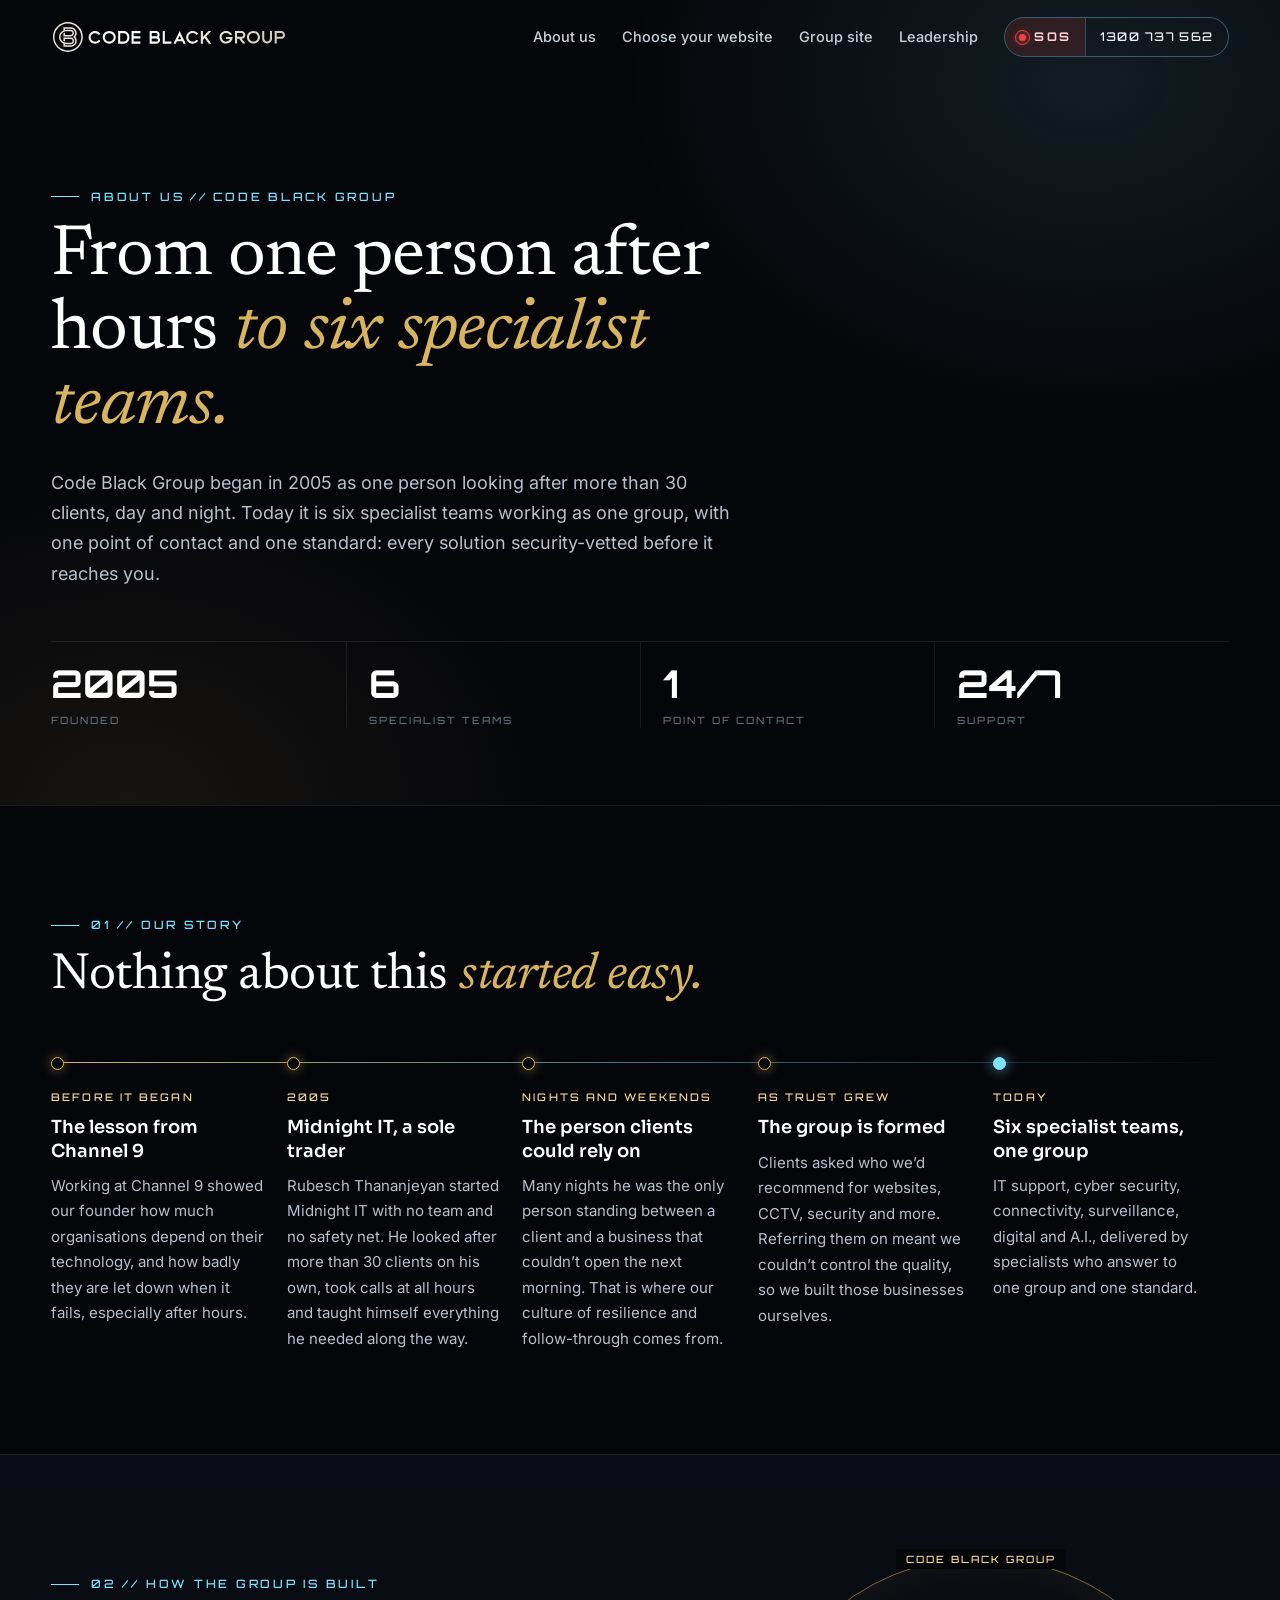
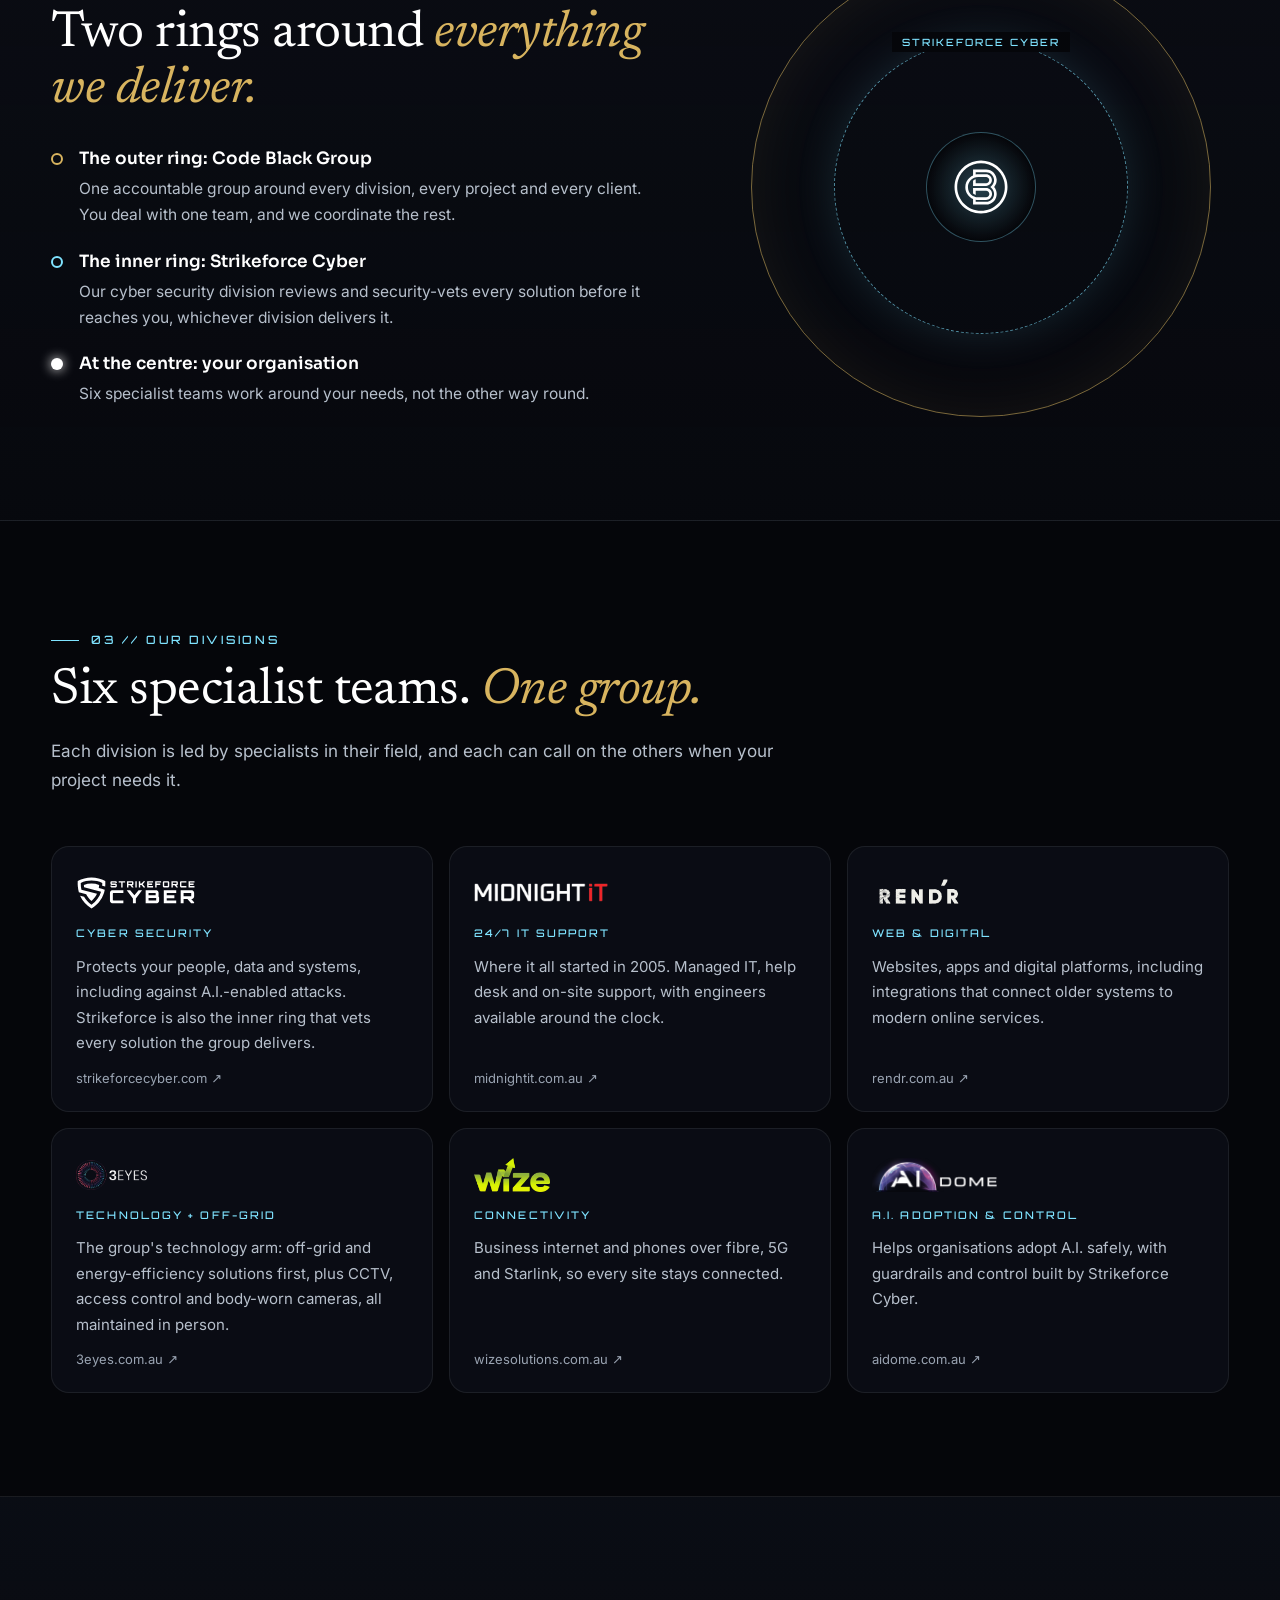
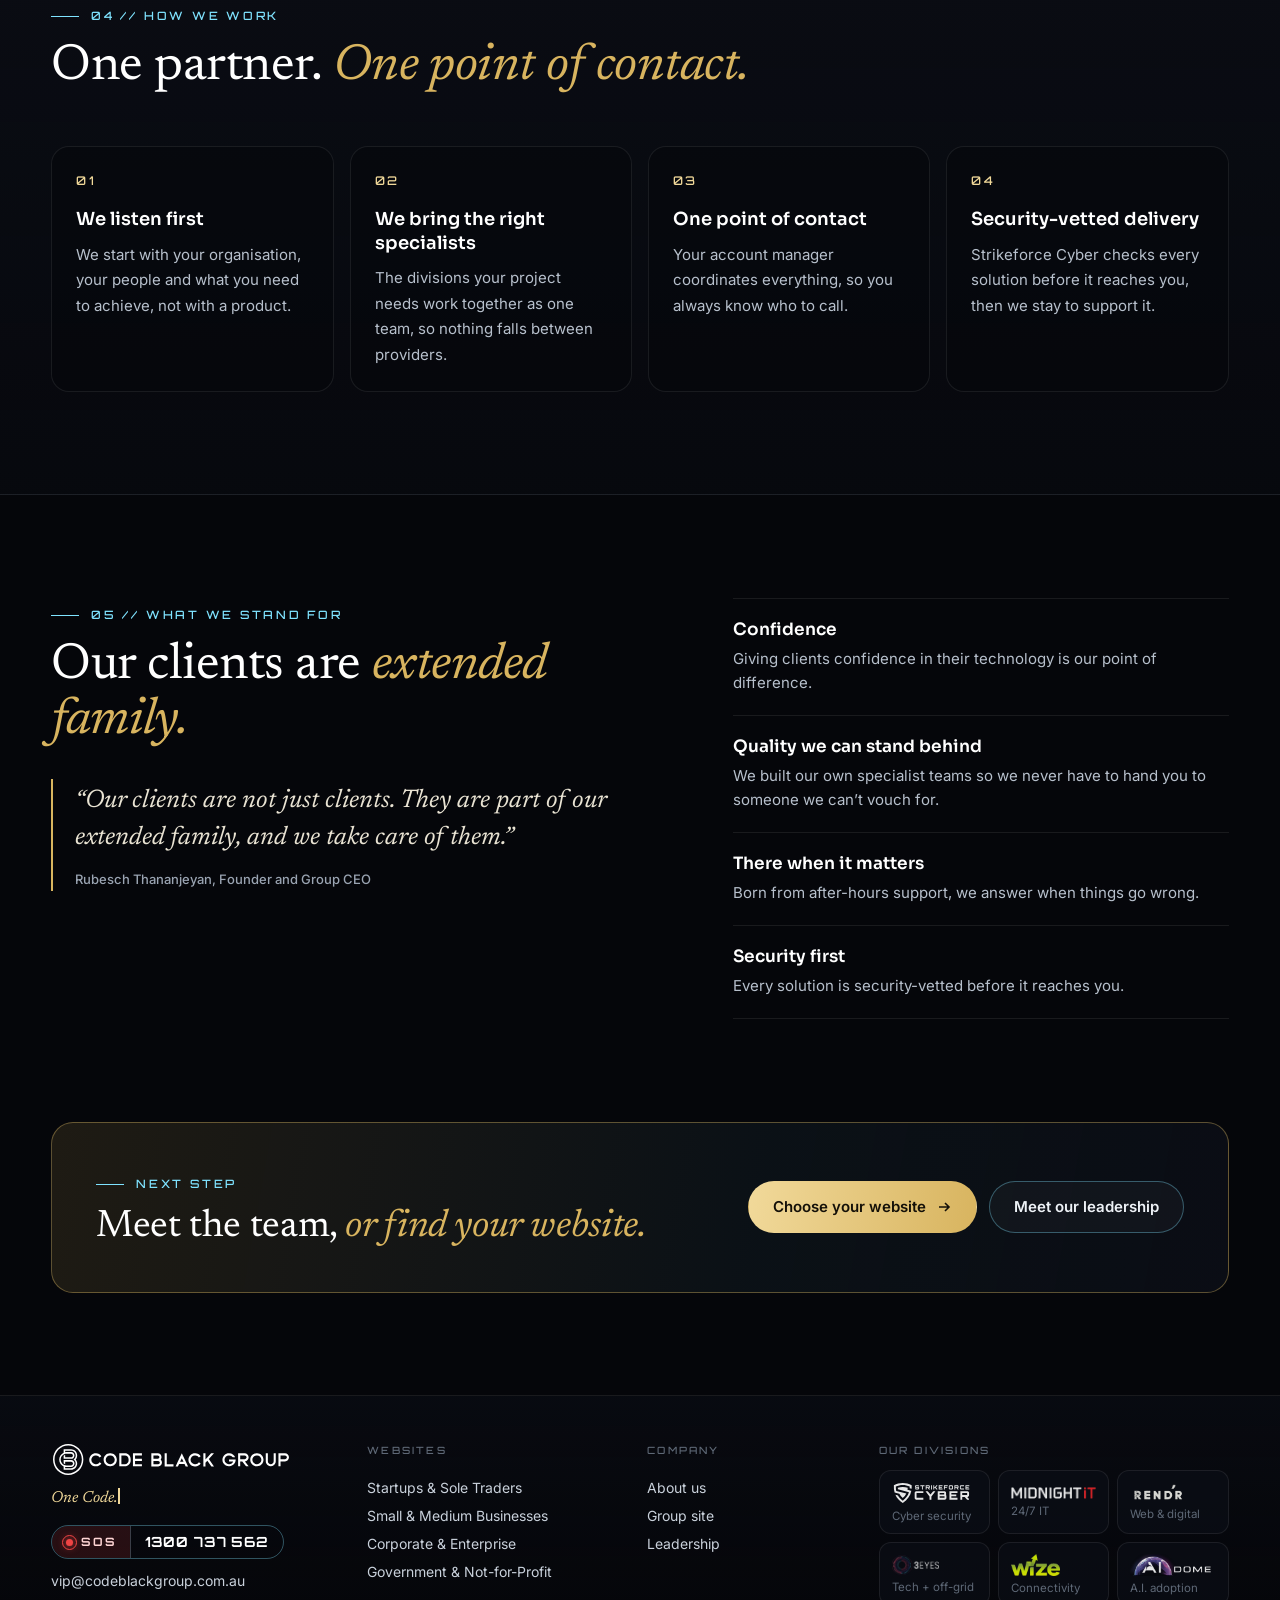
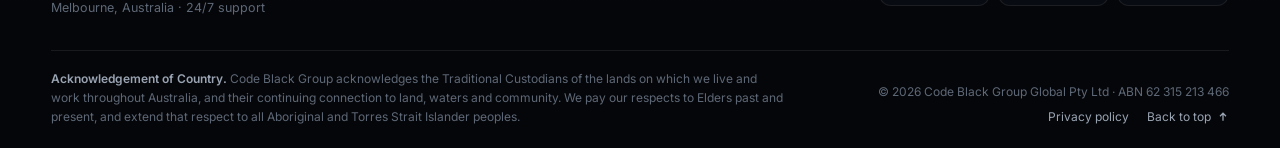
==== commit 76aeba71: "Colour division logos on SMB page; reposition 3 Eyes as technology arm (off-grid + energy efficiency" ====
--- a/about/index.html
+++ b/about/index.html
@@ -288,7 +288,7 @@
 @media (prefers-reduced-motion:reduce){*,*::before,*::after{animation:none!important;transition:none!important}.rv,.door{opacity:1;transform:none;translate:none}}
 </style>
 <link rel="stylesheet" href="../assets/scam-help.css?v=6">
-<link rel="stylesheet" href="../assets/home.css?v=39">
+<link rel="stylesheet" href="../assets/home.css?v=43">
 <link rel="stylesheet" href="../assets/about.css?v=1">
 </head>
 <body class="about">
@@ -368,7 +368,7 @@
         <a class="dv-c rv" href="https://strikeforcecyber.com" target="_blank" rel="noopener"><span class="dv-l"><img src="../logos/strikeforce-cyber-white.svg" alt="Strikeforce Cyber" class="tall"></span><span class="dv-k hudt">Cyber security</span><p>Protects your people, data and systems, including against A.I.-enabled attacks. Strikeforce is also the inner ring that vets every solution the group delivers.</p><span class="dv-go">strikeforcecyber.com &#8599;</span></a>
         <a class="dv-c rv" href="https://midnightit.com.au" target="_blank" rel="noopener"><span class="dv-l"><img src="../logos/color/midnight-it.png" alt="Midnight IT" class="mit"></span><span class="dv-k hudt">24/7 IT support</span><p>Where it all started in 2005. Managed IT, help desk and on-site support, with engineers available around the clock.</p><span class="dv-go">midnightit.com.au &#8599;</span></a>
         <a class="dv-c rv" href="https://rendr.com.au" target="_blank" rel="noopener"><span class="dv-l"><img src="../assets/rendr-solid.png" alt="Rend'r" class="rd"></span><span class="dv-k hudt">Web &amp; digital</span><p>Websites, apps and digital platforms, including integrations that connect older systems to modern online services.</p><span class="dv-go">rendr.com.au &#8599;</span></a>
-        <a class="dv-c rv" href="https://3eyes.com.au" target="_blank" rel="noopener"><span class="dv-l"><img src="../logos/color/3eyes.png" alt="3 Eyes Australia" class="tall eyes"></span><span class="dv-k hudt">Surveillance &amp; security</span><p>CCTV, access control and body-worn cameras, with in-person maintenance and support after installation.</p><span class="dv-go">3eyes.com.au &#8599;</span></a>
+        <a class="dv-c rv" href="https://3eyes.com.au" target="_blank" rel="noopener"><span class="dv-l"><img src="../logos/color/3eyes.png" alt="3 Eyes Australia" class="tall eyes"></span><span class="dv-k hudt">Technology + off-grid</span><p>The group's technology arm: off-grid and energy-efficiency solutions first, plus CCTV, access control and body-worn cameras, all maintained in person.</p><span class="dv-go">3eyes.com.au &#8599;</span></a>
         <a class="dv-c rv" href="https://wizesolutions.com.au" target="_blank" rel="noopener"><span class="dv-l"><img src="../logos/color/wize.png" alt="Wize Solutions" class="tall"></span><span class="dv-k hudt">Connectivity</span><p>Business internet and phones over fibre, 5G and Starlink, so every site stays connected.</p><span class="dv-go">wizesolutions.com.au &#8599;</span></a>
         <a class="dv-c rv" href="https://aidome.com.au" target="_blank" rel="noopener"><span class="dv-l"><img src="../logos/aidome-logo-h.png" alt="AI Dome" class="tall"></span><span class="dv-k hudt">A.I. adoption &amp; control</span><p>Helps organisations adopt A.I. safely, with guardrails and control built by Strikeforce Cyber.</p><span class="dv-go">aidome.com.au &#8599;</span></a>
       </div>
@@ -448,7 +448,7 @@
           <a href="https://strikeforcecyber.com" target="_blank" rel="noopener" title="Cyber security"><img src="../logos/strikeforce-cyber-white.svg" alt="Strikeforce Cyber" class="tall" loading="lazy"><span>Cyber security</span></a>
           <a href="https://midnightit.com.au" target="_blank" rel="noopener" title="24/7 IT support"><img src="../logos/color/midnight-it.png" alt="Midnight IT" class="mit" loading="lazy"><span>24/7 IT</span></a>
           <a href="https://rendr.com.au" target="_blank" rel="noopener" title="Web &amp; digital"><img src="../assets/rendr-solid.png" alt="Rend'r" class="rd" loading="lazy"><span>Web &amp; digital</span></a>
-          <a href="https://3eyes.com.au" target="_blank" rel="noopener" title="Surveillance &amp; security"><img src="../logos/color/3eyes.png" alt="3 Eyes Australia" class="tall eyes" loading="lazy"><span>Surveillance</span></a>
+          <a href="https://3eyes.com.au" target="_blank" rel="noopener" title="Technology, off-grid energy + security"><img src="../logos/color/3eyes.png" alt="3 Eyes Australia" class="tall eyes" loading="lazy"><span>Tech + off-grid</span></a>
           <a href="https://wizesolutions.com.au" target="_blank" rel="noopener" title="Connectivity"><img src="../logos/color/wize.png" alt="Wize Solutions" class="tall" loading="lazy"><span>Connectivity</span></a>
           <a href="https://aidome.com.au" target="_blank" rel="noopener" title="A.I. adoption &amp; control"><img src="../logos/aidome-logo-h.png" alt="AI Dome" class="tall" loading="lazy"><span>A.I. adoption</span></a>
         </div>
--- a/assets/home.css
+++ b/assets/home.css
@@ -475,3 +475,16 @@
   .f-snd-sub{flex-basis:100%;font-size:11px}
 }
 @media (max-width:360px){.f-snd-sub{white-space:nowrap;max-width:none}.film .f-snd:not([hidden]){top:34%;padding:9px 14px}}
+/* the film waits inside the sphere until it is projected out (v40) */
+.film.proj-wait{opacity:0}
+/* mobile: breathing room between the film and the website boxes, taken from the sphere so it still fits (v41) */
+@media (max-width:860px){
+  .pick2{margin-top:30px}
+  .hv-orb{height:clamp(92px,calc(22svh - 18px),192px)}
+}
+@media (max-width:860px) and (max-height:620px){.hv-orb{height:calc(18svh - 18px)}}
+@media (max-width:860px){
+  .tiles{gap:10px}
+  .hv-orb{height:clamp(84px,calc(22svh - 30px),180px)}
+}
+@media (max-width:860px) and (max-height:620px){.hv-orb{height:calc(18svh - 26px)}}
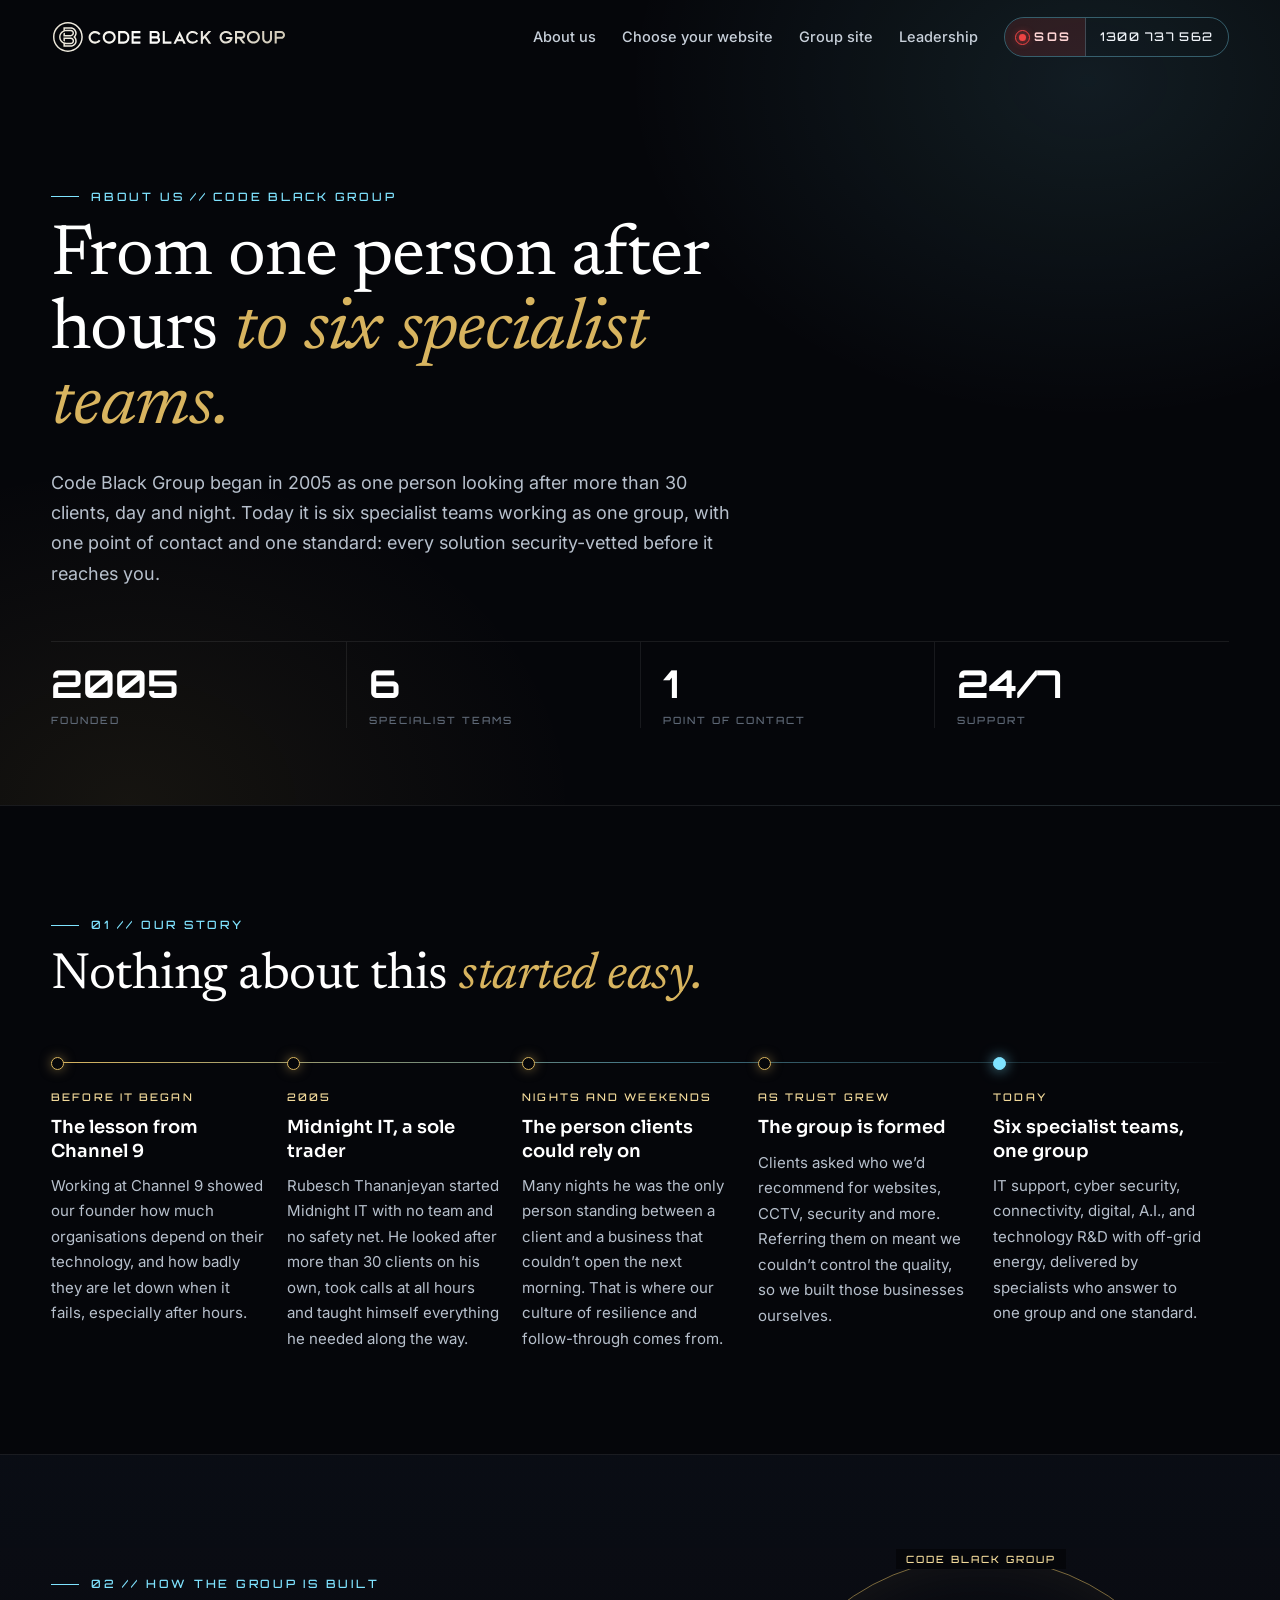
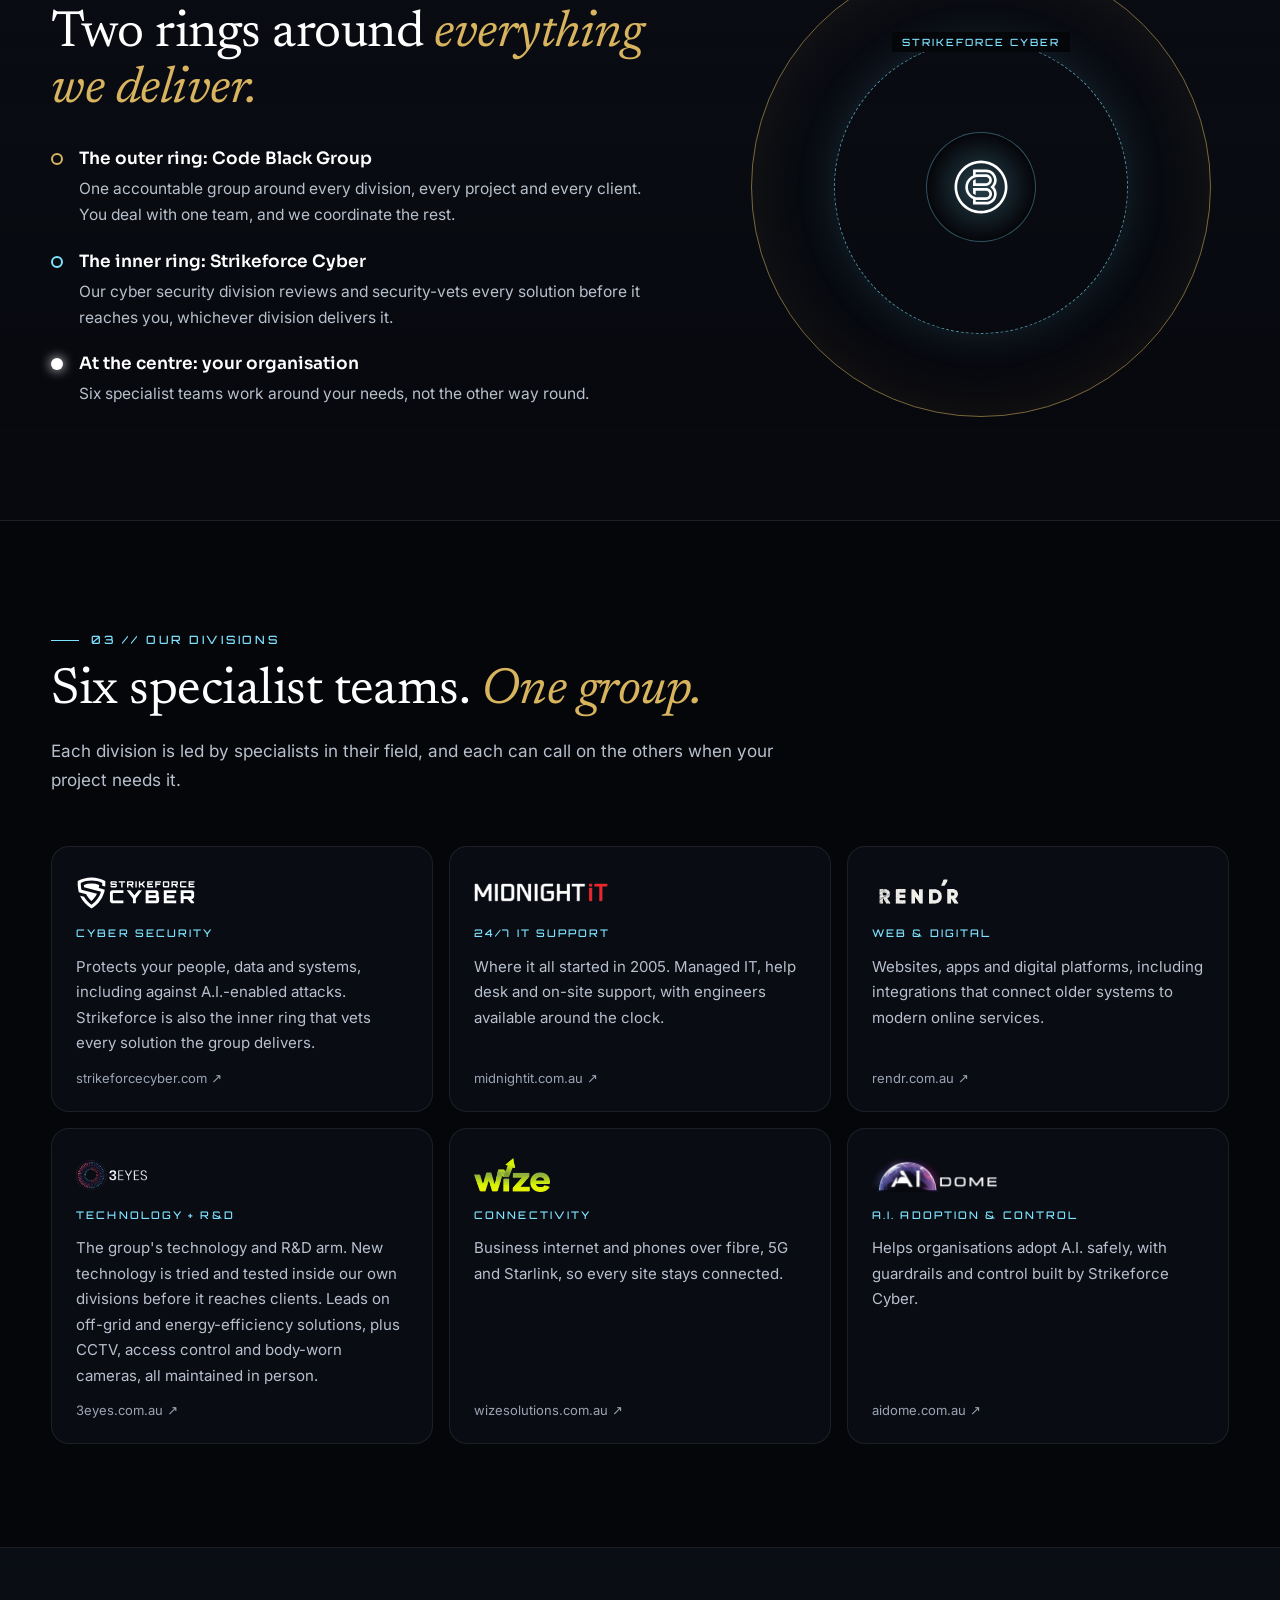
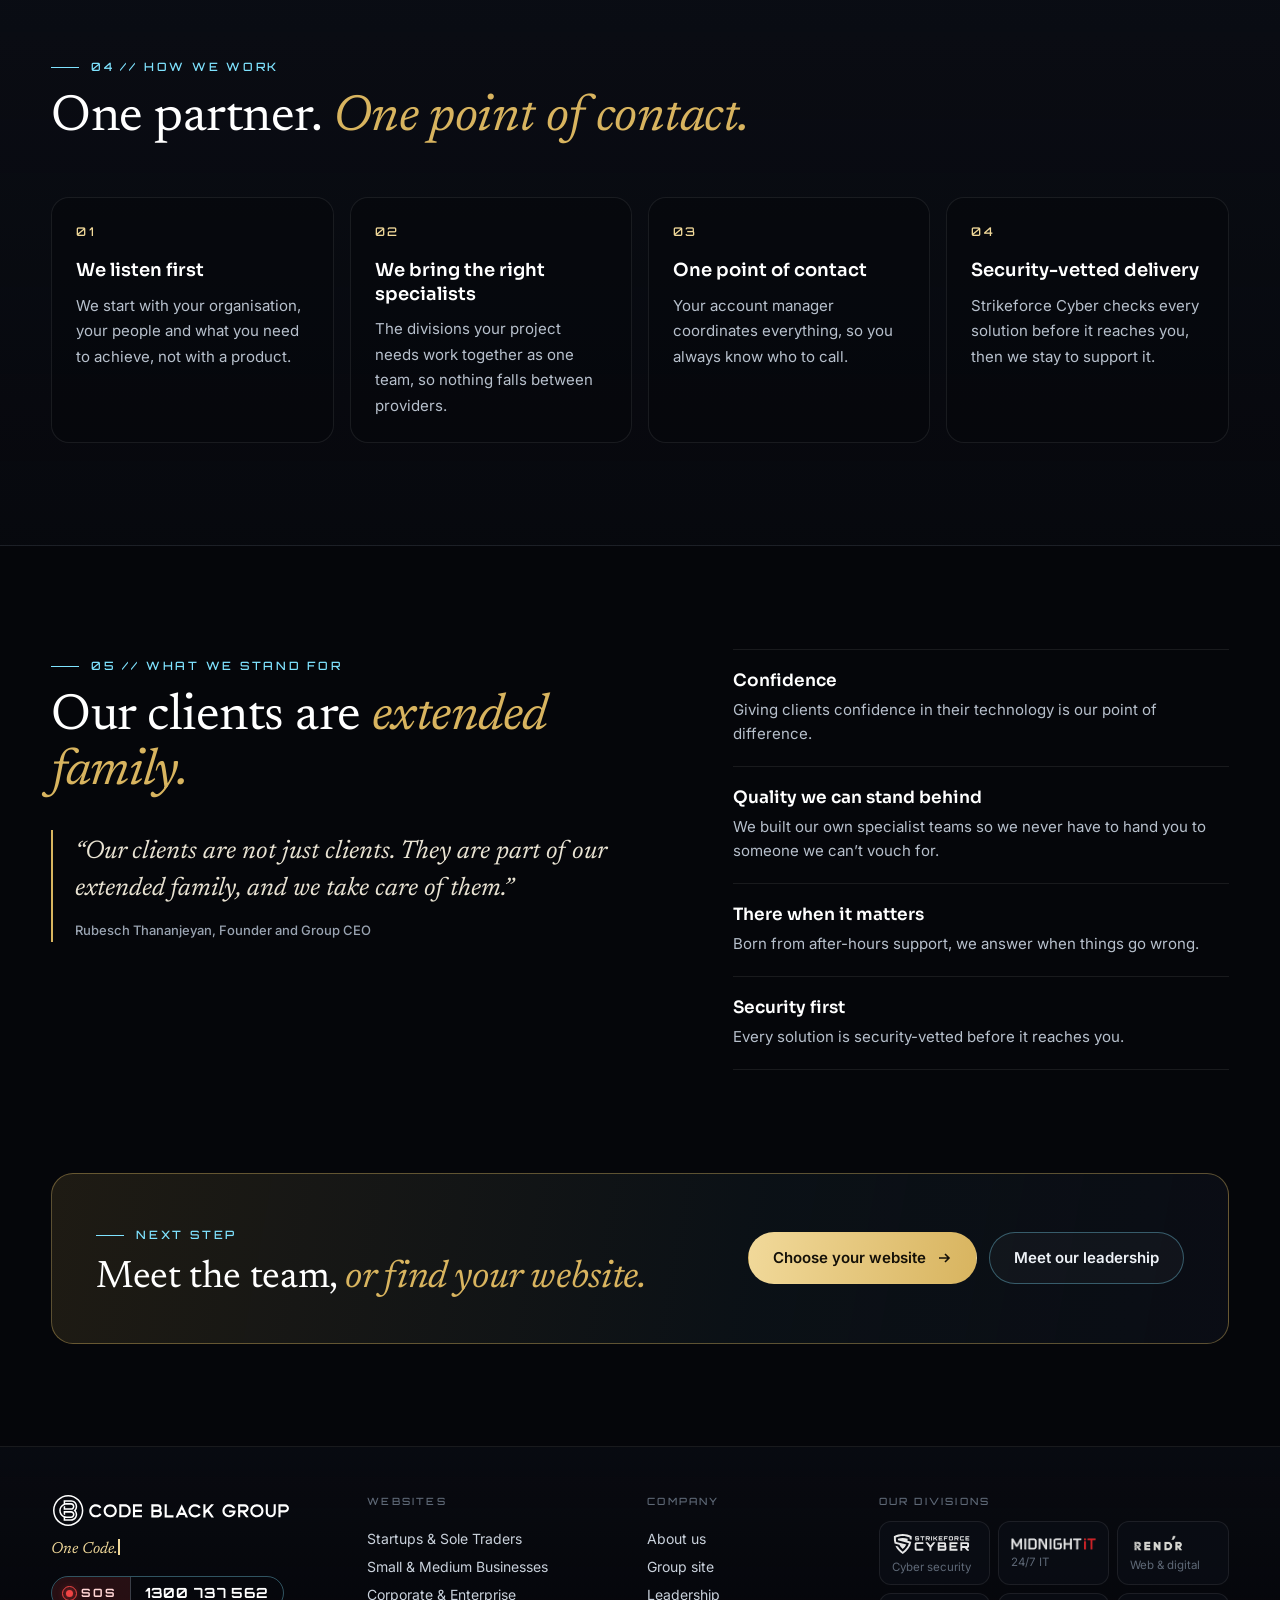
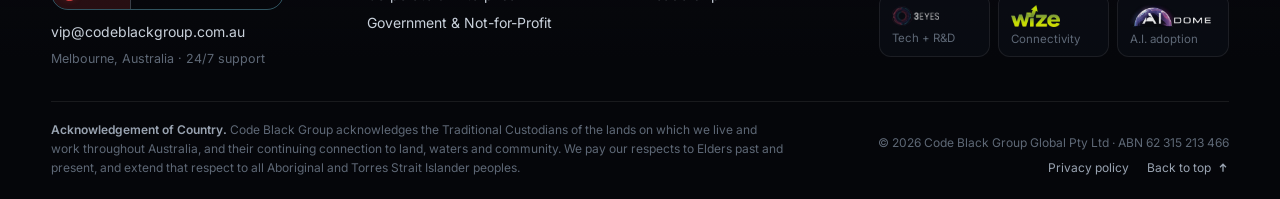
==== commit 88e744f8: "3 Eyes Australia: technology + R&D arm across CBG pages Co-Authored-By: Claude Opus 5.5 <noreply@ant" ====
--- a/about/index.html
+++ b/about/index.html
@@ -9,7 +9,7 @@
 <script src="../assets/guard.js"></script>
 <!-- security:end -->
 <title>About us | Code Black Group</title>
-<meta name="description" content="Code Black Group began in 2005 as one person supporting 30+ clients after hours. Today it is six specialist teams in one group: IT support, cyber security, connectivity, surveillance, digital and A.I.">
+<meta name="description" content="Code Black Group began in 2005 as one person supporting 30+ clients after hours. Today it is six specialist teams in one group: IT support, cyber security, connectivity, digital, A.I., and technology R&amp;D with off-grid energy">
 <meta name="robots" content="noindex">
 <meta name="theme-color" content="#05060A">
 <link rel="icon" href="../logos/cbg-mark-white.svg" type="image/svg+xml">
@@ -337,7 +337,7 @@
         <li class="rv"><span class="tl-k hudt">2005</span><h3>Midnight IT, a sole trader</h3><p>Rubesch Thananjeyan started Midnight IT with no team and no safety net. He looked after more than 30 clients on his own, took calls at all hours and taught himself everything he needed along the way.</p></li>
         <li class="rv"><span class="tl-k hudt">Nights and weekends</span><h3>The person clients could rely on</h3><p>Many nights he was the only person standing between a client and a business that couldn&rsquo;t open the next morning. That is where our culture of resilience and follow-through comes from.</p></li>
         <li class="rv"><span class="tl-k hudt">As trust grew</span><h3>The group is formed</h3><p>Clients asked who we&rsquo;d recommend for websites, CCTV, security and more. Referring them on meant we couldn&rsquo;t control the quality, so we built those businesses ourselves.</p></li>
-        <li class="rv"><span class="tl-k hudt">Today</span><h3>Six specialist teams, one group</h3><p>IT support, cyber security, connectivity, surveillance, digital and A.I., delivered by specialists who answer to one group and one standard.</p></li>
+        <li class="rv"><span class="tl-k hudt">Today</span><h3>Six specialist teams, one group</h3><p>IT support, cyber security, connectivity, digital, A.I., and technology R&amp;D with off-grid energy, delivered by specialists who answer to one group and one standard.</p></li>
       </ol>
     </div>
   </section>
@@ -368,7 +368,7 @@
         <a class="dv-c rv" href="https://strikeforcecyber.com" target="_blank" rel="noopener"><span class="dv-l"><img src="../logos/strikeforce-cyber-white.svg" alt="Strikeforce Cyber" class="tall"></span><span class="dv-k hudt">Cyber security</span><p>Protects your people, data and systems, including against A.I.-enabled attacks. Strikeforce is also the inner ring that vets every solution the group delivers.</p><span class="dv-go">strikeforcecyber.com &#8599;</span></a>
         <a class="dv-c rv" href="https://midnightit.com.au" target="_blank" rel="noopener"><span class="dv-l"><img src="../logos/color/midnight-it.png" alt="Midnight IT" class="mit"></span><span class="dv-k hudt">24/7 IT support</span><p>Where it all started in 2005. Managed IT, help desk and on-site support, with engineers available around the clock.</p><span class="dv-go">midnightit.com.au &#8599;</span></a>
         <a class="dv-c rv" href="https://rendr.com.au" target="_blank" rel="noopener"><span class="dv-l"><img src="../assets/rendr-solid.png" alt="Rend'r" class="rd"></span><span class="dv-k hudt">Web &amp; digital</span><p>Websites, apps and digital platforms, including integrations that connect older systems to modern online services.</p><span class="dv-go">rendr.com.au &#8599;</span></a>
-        <a class="dv-c rv" href="https://3eyes.com.au" target="_blank" rel="noopener"><span class="dv-l"><img src="../logos/color/3eyes.png" alt="3 Eyes Australia" class="tall eyes"></span><span class="dv-k hudt">Technology + off-grid</span><p>The group's technology arm: off-grid and energy-efficiency solutions first, plus CCTV, access control and body-worn cameras, all maintained in person.</p><span class="dv-go">3eyes.com.au &#8599;</span></a>
+        <a class="dv-c rv" href="https://3eyes.com.au" target="_blank" rel="noopener"><span class="dv-l"><img src="../logos/color/3eyes.png" alt="3 Eyes Australia" class="tall eyes"></span><span class="dv-k hudt">Technology + R&amp;D</span><p>The group's technology and R&amp;D arm. New technology is tried and tested inside our own divisions before it reaches clients. Leads on off-grid and energy-efficiency solutions, plus CCTV, access control and body-worn cameras, all maintained in person.</p><span class="dv-go">3eyes.com.au &#8599;</span></a>
         <a class="dv-c rv" href="https://wizesolutions.com.au" target="_blank" rel="noopener"><span class="dv-l"><img src="../logos/color/wize.png" alt="Wize Solutions" class="tall"></span><span class="dv-k hudt">Connectivity</span><p>Business internet and phones over fibre, 5G and Starlink, so every site stays connected.</p><span class="dv-go">wizesolutions.com.au &#8599;</span></a>
         <a class="dv-c rv" href="https://aidome.com.au" target="_blank" rel="noopener"><span class="dv-l"><img src="../logos/aidome-logo-h.png" alt="AI Dome" class="tall"></span><span class="dv-k hudt">A.I. adoption &amp; control</span><p>Helps organisations adopt A.I. safely, with guardrails and control built by Strikeforce Cyber.</p><span class="dv-go">aidome.com.au &#8599;</span></a>
       </div>
@@ -448,7 +448,7 @@
           <a href="https://strikeforcecyber.com" target="_blank" rel="noopener" title="Cyber security"><img src="../logos/strikeforce-cyber-white.svg" alt="Strikeforce Cyber" class="tall" loading="lazy"><span>Cyber security</span></a>
           <a href="https://midnightit.com.au" target="_blank" rel="noopener" title="24/7 IT support"><img src="../logos/color/midnight-it.png" alt="Midnight IT" class="mit" loading="lazy"><span>24/7 IT</span></a>
           <a href="https://rendr.com.au" target="_blank" rel="noopener" title="Web &amp; digital"><img src="../assets/rendr-solid.png" alt="Rend'r" class="rd" loading="lazy"><span>Web &amp; digital</span></a>
-          <a href="https://3eyes.com.au" target="_blank" rel="noopener" title="Technology, off-grid energy + security"><img src="../logos/color/3eyes.png" alt="3 Eyes Australia" class="tall eyes" loading="lazy"><span>Tech + off-grid</span></a>
+          <a href="https://3eyes.com.au" target="_blank" rel="noopener" title="Technology + R&amp;D: off-grid, energy efficiency and security"><img src="../logos/color/3eyes.png" alt="3 Eyes Australia" class="tall eyes" loading="lazy"><span>Tech + R&amp;D</span></a>
           <a href="https://wizesolutions.com.au" target="_blank" rel="noopener" title="Connectivity"><img src="../logos/color/wize.png" alt="Wize Solutions" class="tall" loading="lazy"><span>Connectivity</span></a>
           <a href="https://aidome.com.au" target="_blank" rel="noopener" title="A.I. adoption &amp; control"><img src="../logos/aidome-logo-h.png" alt="AI Dome" class="tall" loading="lazy"><span>A.I. adoption</span></a>
         </div>
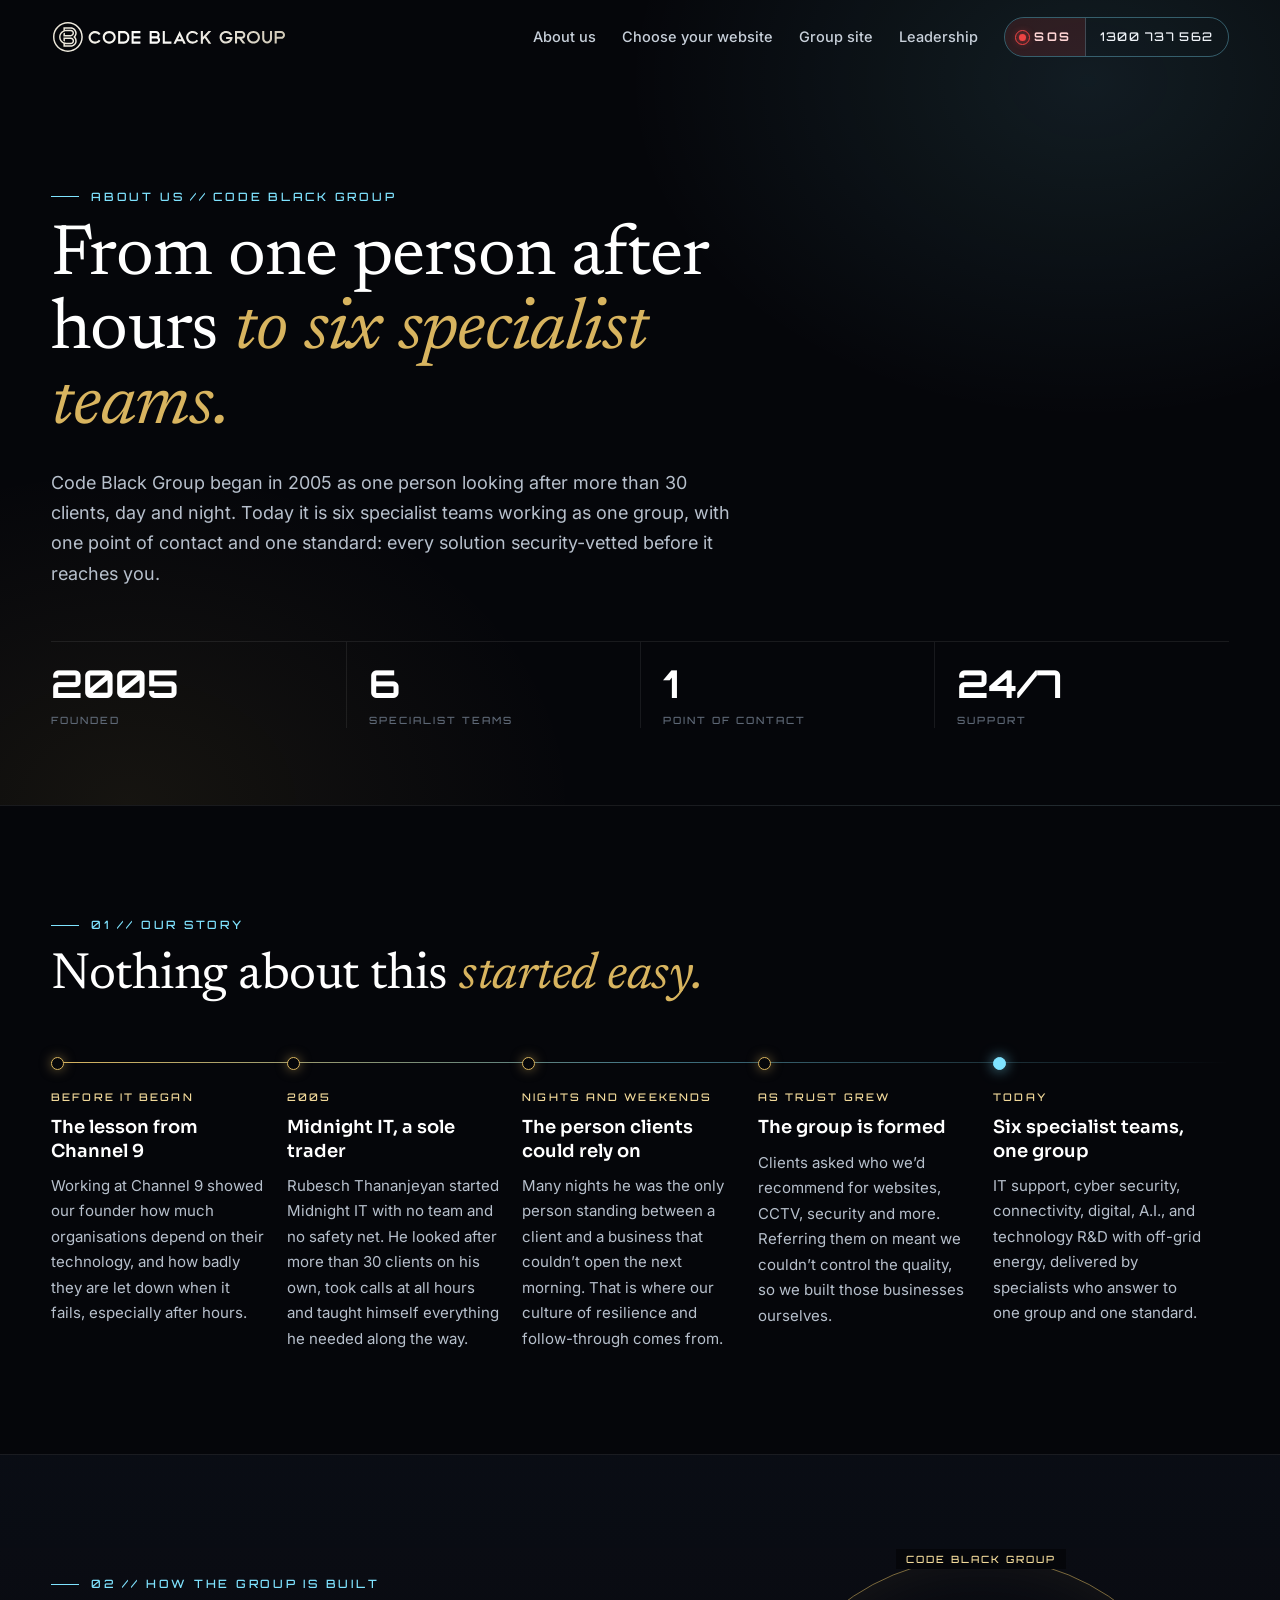
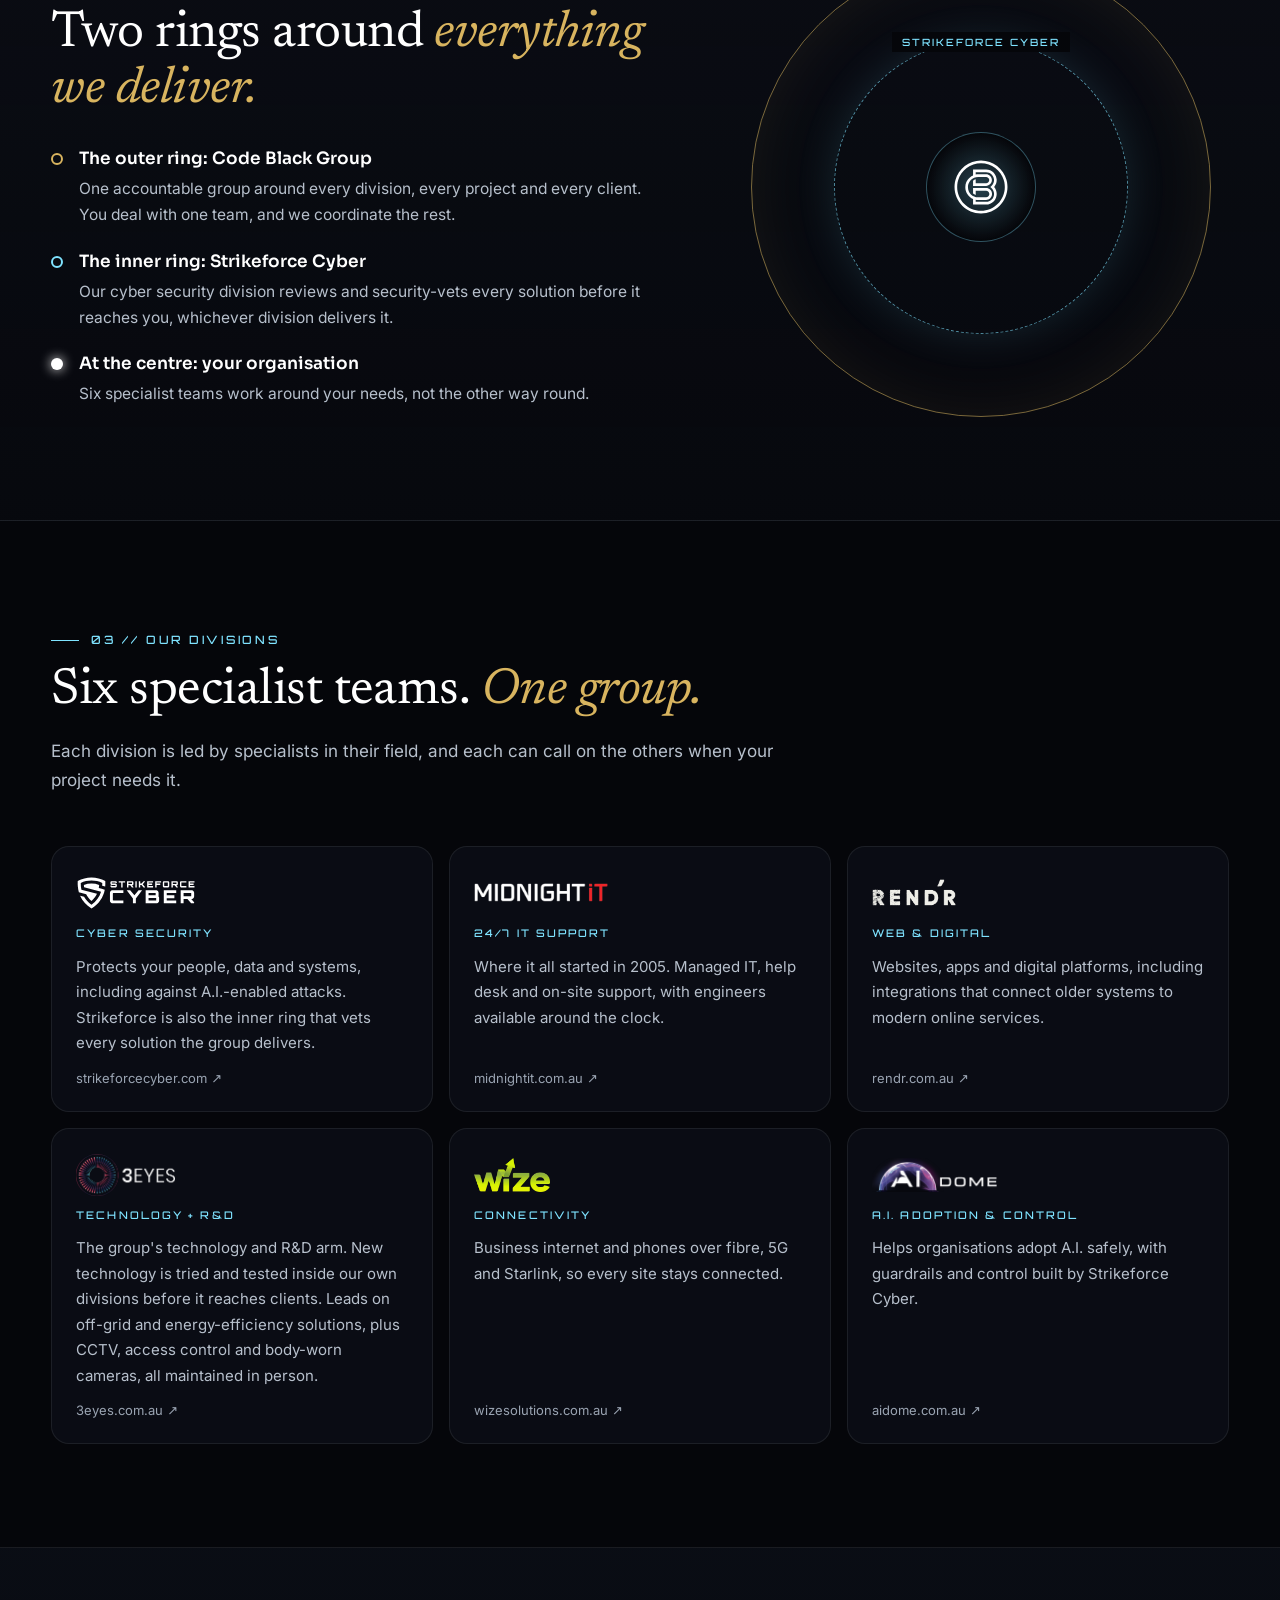
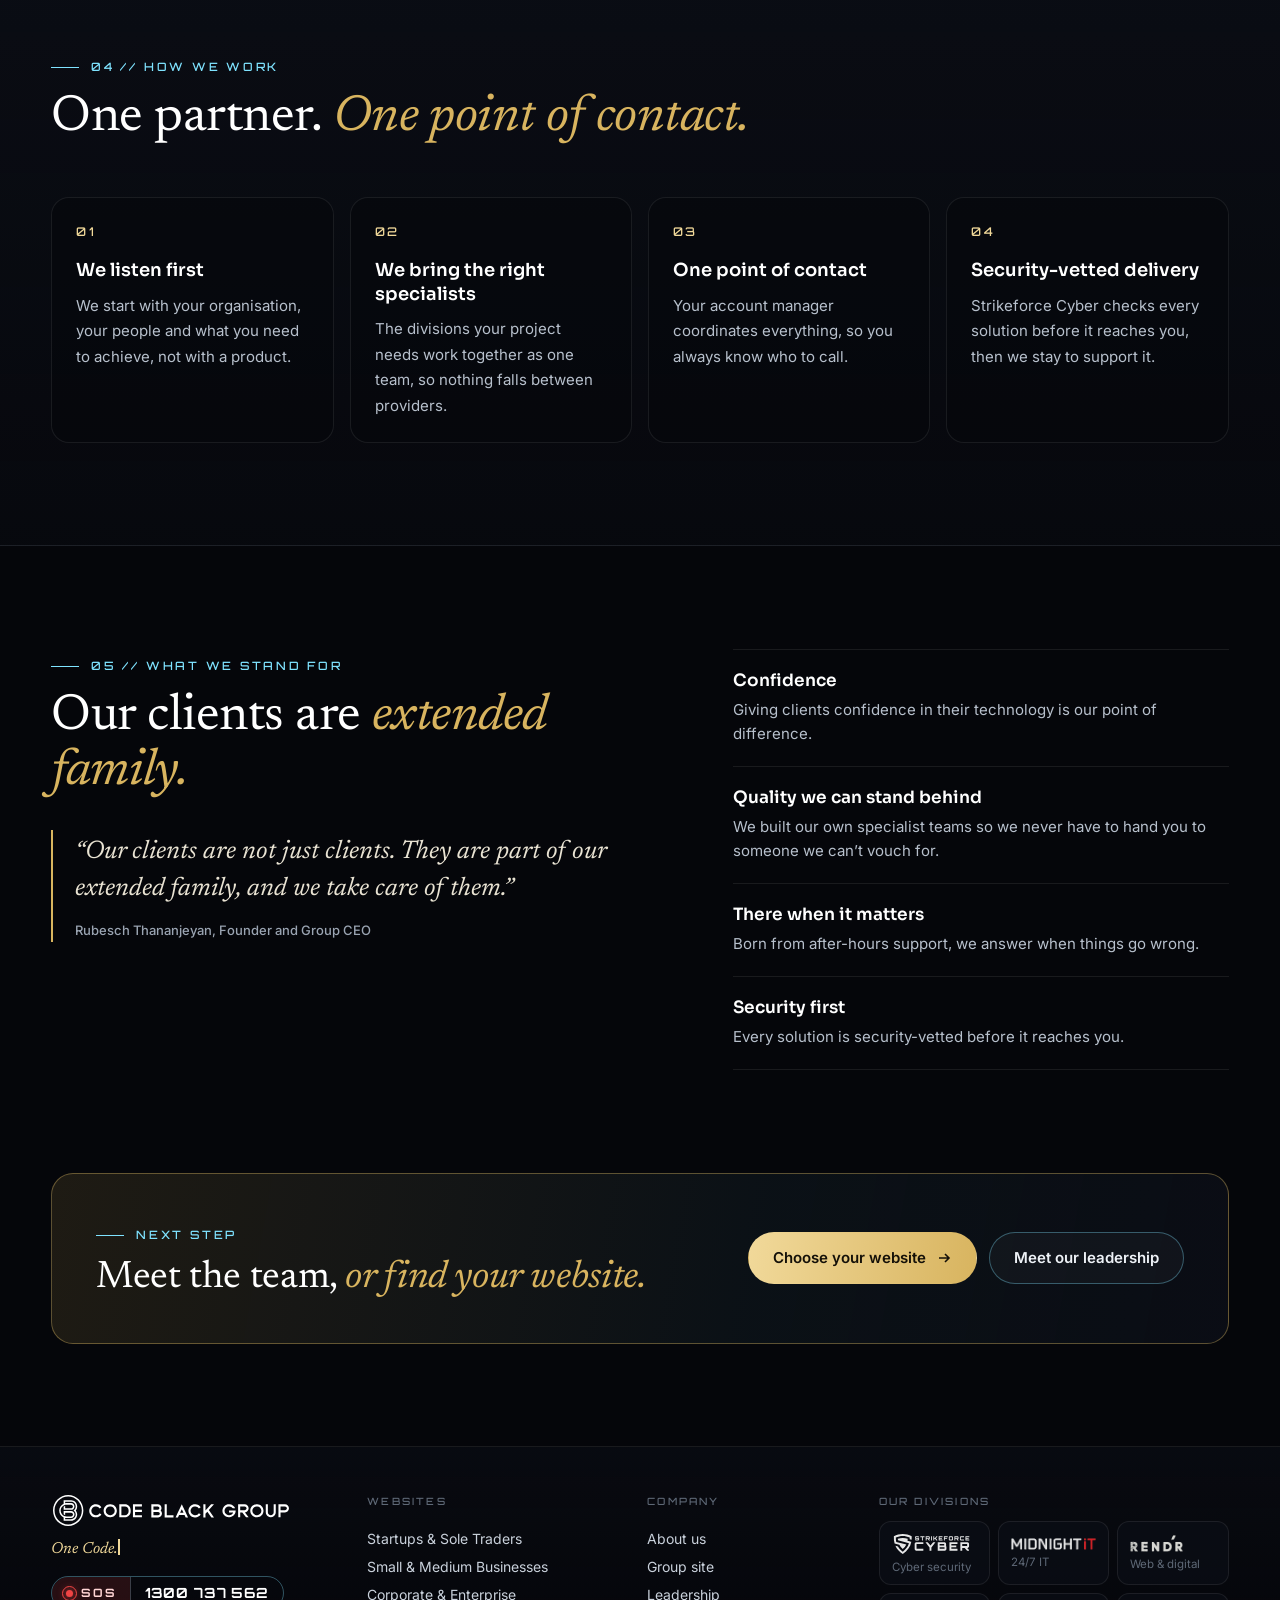
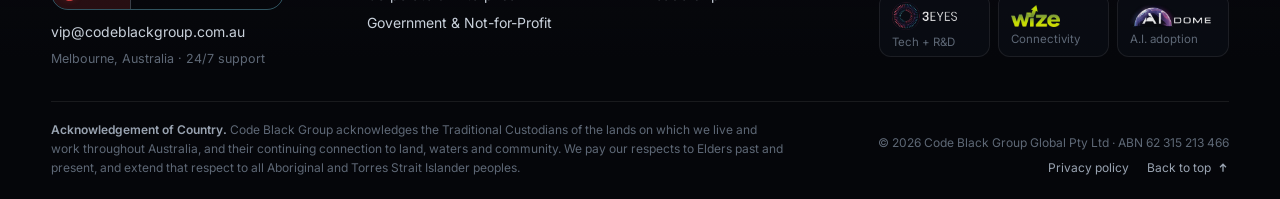
==== commit ef449dfd: "Consistent division logo sizes: trimmed Rend'r logo, larger 3 Eyes across all pages Co-Authored-By: " ====
--- a/about/index.html
+++ b/about/index.html
@@ -288,8 +288,8 @@
 @media (prefers-reduced-motion:reduce){*,*::before,*::after{animation:none!important;transition:none!important}.rv,.door{opacity:1;transform:none;translate:none}}
 </style>
 <link rel="stylesheet" href="../assets/scam-help.css?v=6">
-<link rel="stylesheet" href="../assets/home.css?v=43">
-<link rel="stylesheet" href="../assets/about.css?v=1">
+<link rel="stylesheet" href="../assets/home.css?v=44">
+<link rel="stylesheet" href="../assets/about.css?v=2">
 </head>
 <body class="about">
 <header class="top" id="top">
@@ -367,7 +367,7 @@
       <div class="dv">
         <a class="dv-c rv" href="https://strikeforcecyber.com" target="_blank" rel="noopener"><span class="dv-l"><img src="../logos/strikeforce-cyber-white.svg" alt="Strikeforce Cyber" class="tall"></span><span class="dv-k hudt">Cyber security</span><p>Protects your people, data and systems, including against A.I.-enabled attacks. Strikeforce is also the inner ring that vets every solution the group delivers.</p><span class="dv-go">strikeforcecyber.com &#8599;</span></a>
         <a class="dv-c rv" href="https://midnightit.com.au" target="_blank" rel="noopener"><span class="dv-l"><img src="../logos/color/midnight-it.png" alt="Midnight IT" class="mit"></span><span class="dv-k hudt">24/7 IT support</span><p>Where it all started in 2005. Managed IT, help desk and on-site support, with engineers available around the clock.</p><span class="dv-go">midnightit.com.au &#8599;</span></a>
-        <a class="dv-c rv" href="https://rendr.com.au" target="_blank" rel="noopener"><span class="dv-l"><img src="../assets/rendr-solid.png" alt="Rend'r" class="rd"></span><span class="dv-k hudt">Web &amp; digital</span><p>Websites, apps and digital platforms, including integrations that connect older systems to modern online services.</p><span class="dv-go">rendr.com.au &#8599;</span></a>
+        <a class="dv-c rv" href="https://rendr.com.au" target="_blank" rel="noopener"><span class="dv-l"><img src="../assets/rendr-solid.png?v=2" alt="Rend'r" class="rd"></span><span class="dv-k hudt">Web &amp; digital</span><p>Websites, apps and digital platforms, including integrations that connect older systems to modern online services.</p><span class="dv-go">rendr.com.au &#8599;</span></a>
         <a class="dv-c rv" href="https://3eyes.com.au" target="_blank" rel="noopener"><span class="dv-l"><img src="../logos/color/3eyes.png" alt="3 Eyes Australia" class="tall eyes"></span><span class="dv-k hudt">Technology + R&amp;D</span><p>The group's technology and R&amp;D arm. New technology is tried and tested inside our own divisions before it reaches clients. Leads on off-grid and energy-efficiency solutions, plus CCTV, access control and body-worn cameras, all maintained in person.</p><span class="dv-go">3eyes.com.au &#8599;</span></a>
         <a class="dv-c rv" href="https://wizesolutions.com.au" target="_blank" rel="noopener"><span class="dv-l"><img src="../logos/color/wize.png" alt="Wize Solutions" class="tall"></span><span class="dv-k hudt">Connectivity</span><p>Business internet and phones over fibre, 5G and Starlink, so every site stays connected.</p><span class="dv-go">wizesolutions.com.au &#8599;</span></a>
         <a class="dv-c rv" href="https://aidome.com.au" target="_blank" rel="noopener"><span class="dv-l"><img src="../logos/aidome-logo-h.png" alt="AI Dome" class="tall"></span><span class="dv-k hudt">A.I. adoption &amp; control</span><p>Helps organisations adopt A.I. safely, with guardrails and control built by Strikeforce Cyber.</p><span class="dv-go">aidome.com.au &#8599;</span></a>
@@ -447,7 +447,7 @@
         <div class="f2-grid">
           <a href="https://strikeforcecyber.com" target="_blank" rel="noopener" title="Cyber security"><img src="../logos/strikeforce-cyber-white.svg" alt="Strikeforce Cyber" class="tall" loading="lazy"><span>Cyber security</span></a>
           <a href="https://midnightit.com.au" target="_blank" rel="noopener" title="24/7 IT support"><img src="../logos/color/midnight-it.png" alt="Midnight IT" class="mit" loading="lazy"><span>24/7 IT</span></a>
-          <a href="https://rendr.com.au" target="_blank" rel="noopener" title="Web &amp; digital"><img src="../assets/rendr-solid.png" alt="Rend'r" class="rd" loading="lazy"><span>Web &amp; digital</span></a>
+          <a href="https://rendr.com.au" target="_blank" rel="noopener" title="Web &amp; digital"><img src="../assets/rendr-solid.png?v=2" alt="Rend'r" class="rd" loading="lazy"><span>Web &amp; digital</span></a>
           <a href="https://3eyes.com.au" target="_blank" rel="noopener" title="Technology + R&amp;D: off-grid, energy efficiency and security"><img src="../logos/color/3eyes.png" alt="3 Eyes Australia" class="tall eyes" loading="lazy"><span>Tech + R&amp;D</span></a>
           <a href="https://wizesolutions.com.au" target="_blank" rel="noopener" title="Connectivity"><img src="../logos/color/wize.png" alt="Wize Solutions" class="tall" loading="lazy"><span>Connectivity</span></a>
           <a href="https://aidome.com.au" target="_blank" rel="noopener" title="A.I. adoption &amp; control"><img src="../logos/aidome-logo-h.png" alt="AI Dome" class="tall" loading="lazy"><span>A.I. adoption</span></a>
--- a/assets/home.css
+++ b/assets/home.css
@@ -223,7 +223,7 @@
 .ft-grid a:hover{background:rgba(127,227,255,.04)}
 .fl{display:flex;align-items:center;height:30px}
 .fl img{height:17px;width:auto;max-width:130px;opacity:.85;transition:opacity .25s}
-.fl img.tall{height:26px}.fl img.eyes{height:24px}.fl img.mit{height:14px}.fl img.rd{height:22px}
+.fl img.tall{height:26px}.fl img.eyes{height:34px}.fl img.mit{height:14px}.fl img.rd{height:20px}
 .ft-grid a:hover img{opacity:1}
 .fd{color:var(--muted);font-size:12.5px;line-height:1.4}
 .ft-grid a:hover .fd{color:#E8EEF5}
@@ -378,7 +378,7 @@
 .f2-grid a{display:flex;flex-direction:column;justify-content:center;gap:6px;height:64px;padding:8px 12px;border:1px solid var(--line2);border-radius:12px;text-decoration:none;background:rgba(14,18,28,.45);transition:border-color .25s,background .25s}
 .f2-grid a:hover{border-color:rgba(127,227,255,.35);background:rgba(127,227,255,.05)}
 .f2-grid img{height:16px;width:auto;max-width:100%;object-fit:contain;object-position:left;opacity:.9}
-.f2-grid img.tall{height:22px}.f2-grid img.eyes{height:20px}.f2-grid img.mit{height:13px}.f2-grid img.rd{height:18px}
+.f2-grid img.tall{height:22px}.f2-grid img.eyes{height:28px}.f2-grid img.mit{height:13px}.f2-grid img.rd{height:17px}
 .f2-grid span{color:var(--dim);font-size:11.5px;line-height:1.2;white-space:nowrap;overflow:hidden;text-overflow:ellipsis}
 .f2-grid a:hover span{color:#C9D1DB}
 .f2-bot{display:grid;grid-template-columns:minmax(0,1fr) auto;gap:10px 40px;align-items:end;padding-top:18px}
@@ -488,3 +488,4 @@
   .hv-orb{height:clamp(84px,calc(22svh - 30px),180px)}
 }
 @media (max-width:860px) and (max-height:620px){.hv-orb{height:calc(18svh - 26px)}}
+@media (max-width:760px){.f2-grid img.eyes{height:23px}}
--- a/assets/about.css
+++ b/assets/about.css
@@ -56,7 +56,7 @@
 .dv-c:hover{border-color:rgba(127,227,255,.4);transform:translateY(-3px);box-shadow:0 20px 50px -24px rgba(127,227,255,.35)}
 .dv-l{display:flex;align-items:center;height:40px}
 .dv-l img{height:22px;width:auto;max-width:170px}
-.dv-l img.tall{height:34px}.dv-l img.eyes{height:30px}.dv-l img.mit{height:19px}
+.dv-l img.tall{height:34px}.dv-l img.eyes{height:42px}.dv-l img.mit{height:19px}
 .dv-k{color:var(--syn);font-size:10.5px;letter-spacing:.2em}
 .dv-c p{margin:0;font-size:15px;flex:1}
 .dv-go{color:var(--muted);font-size:13px}
@@ -97,4 +97,4 @@
   .cta-acts{width:100%}.cta-acts .btn{flex:1 1 100%;justify-content:center}
 }
 @media (prefers-reduced-motion:reduce){.rings-art span{animation:none}}
-.dv-l img.rd{height:30px}
+.dv-l img.rd{height:27px}
